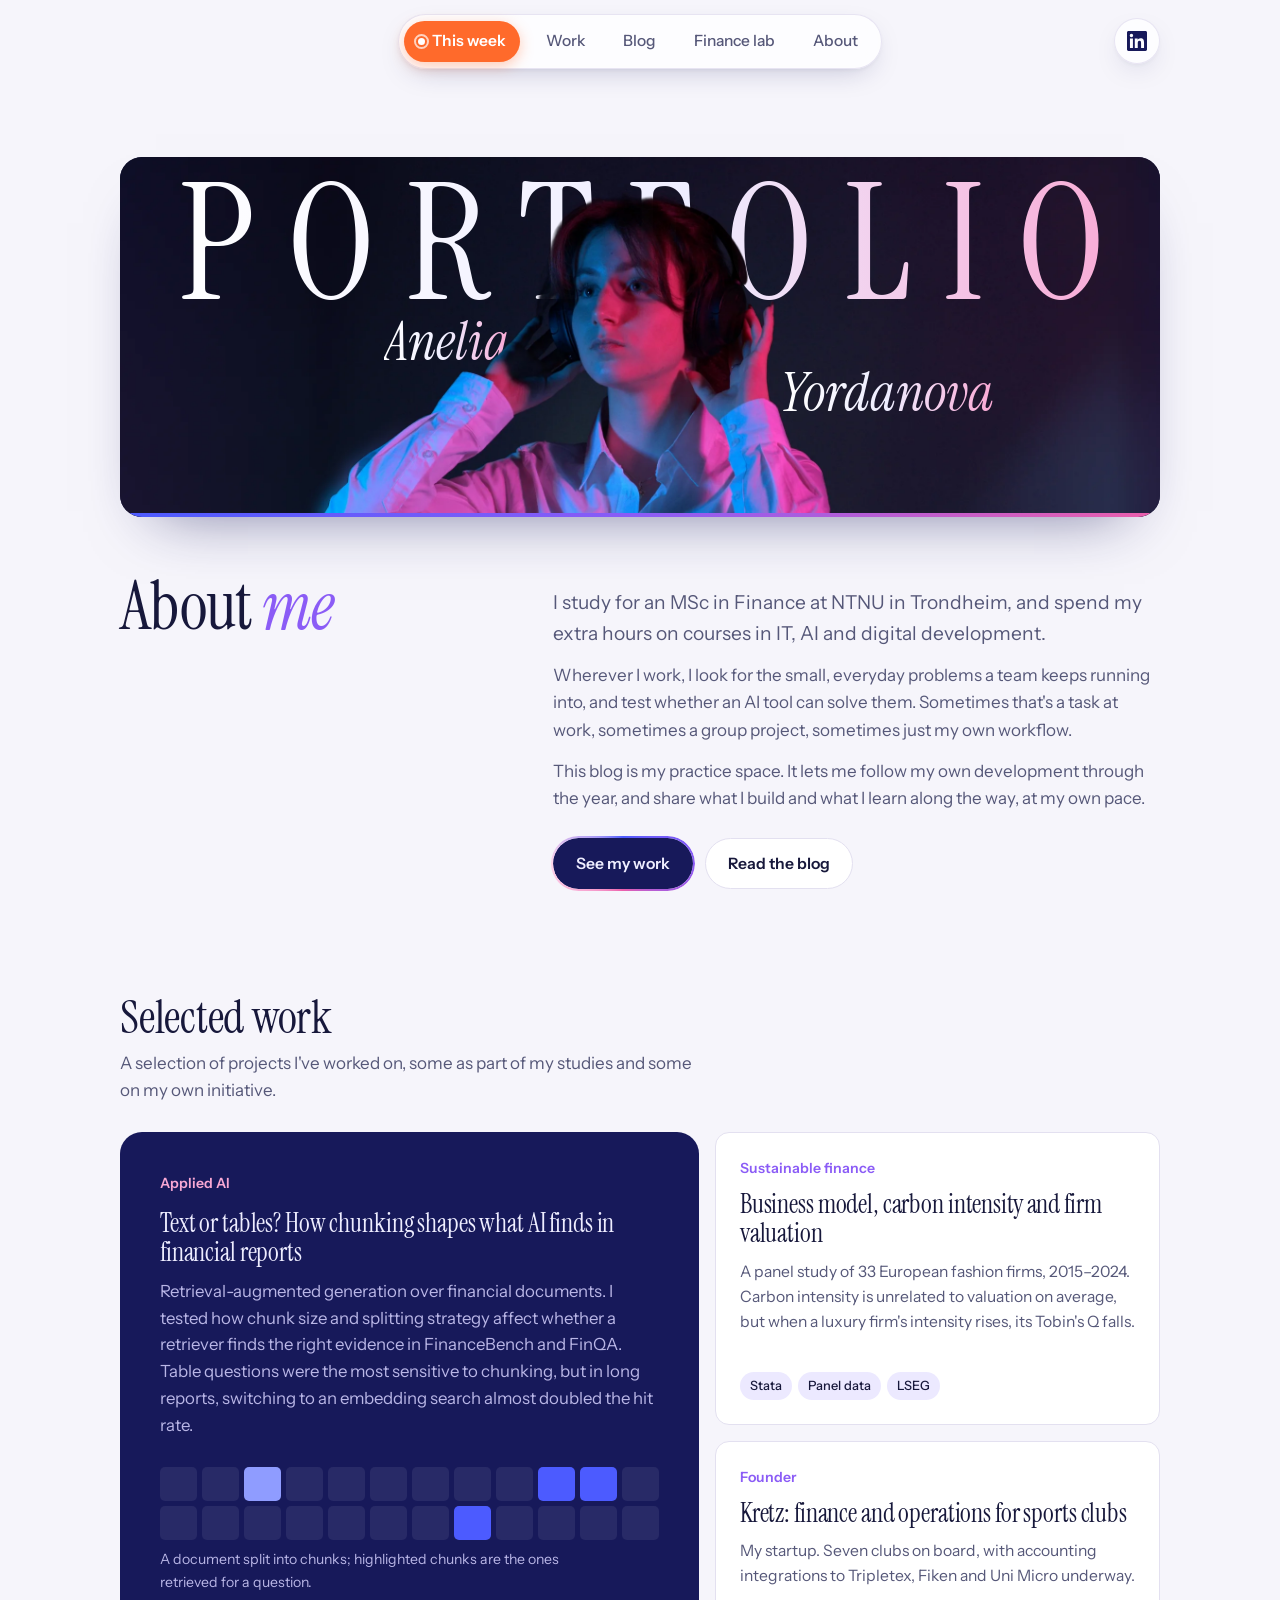
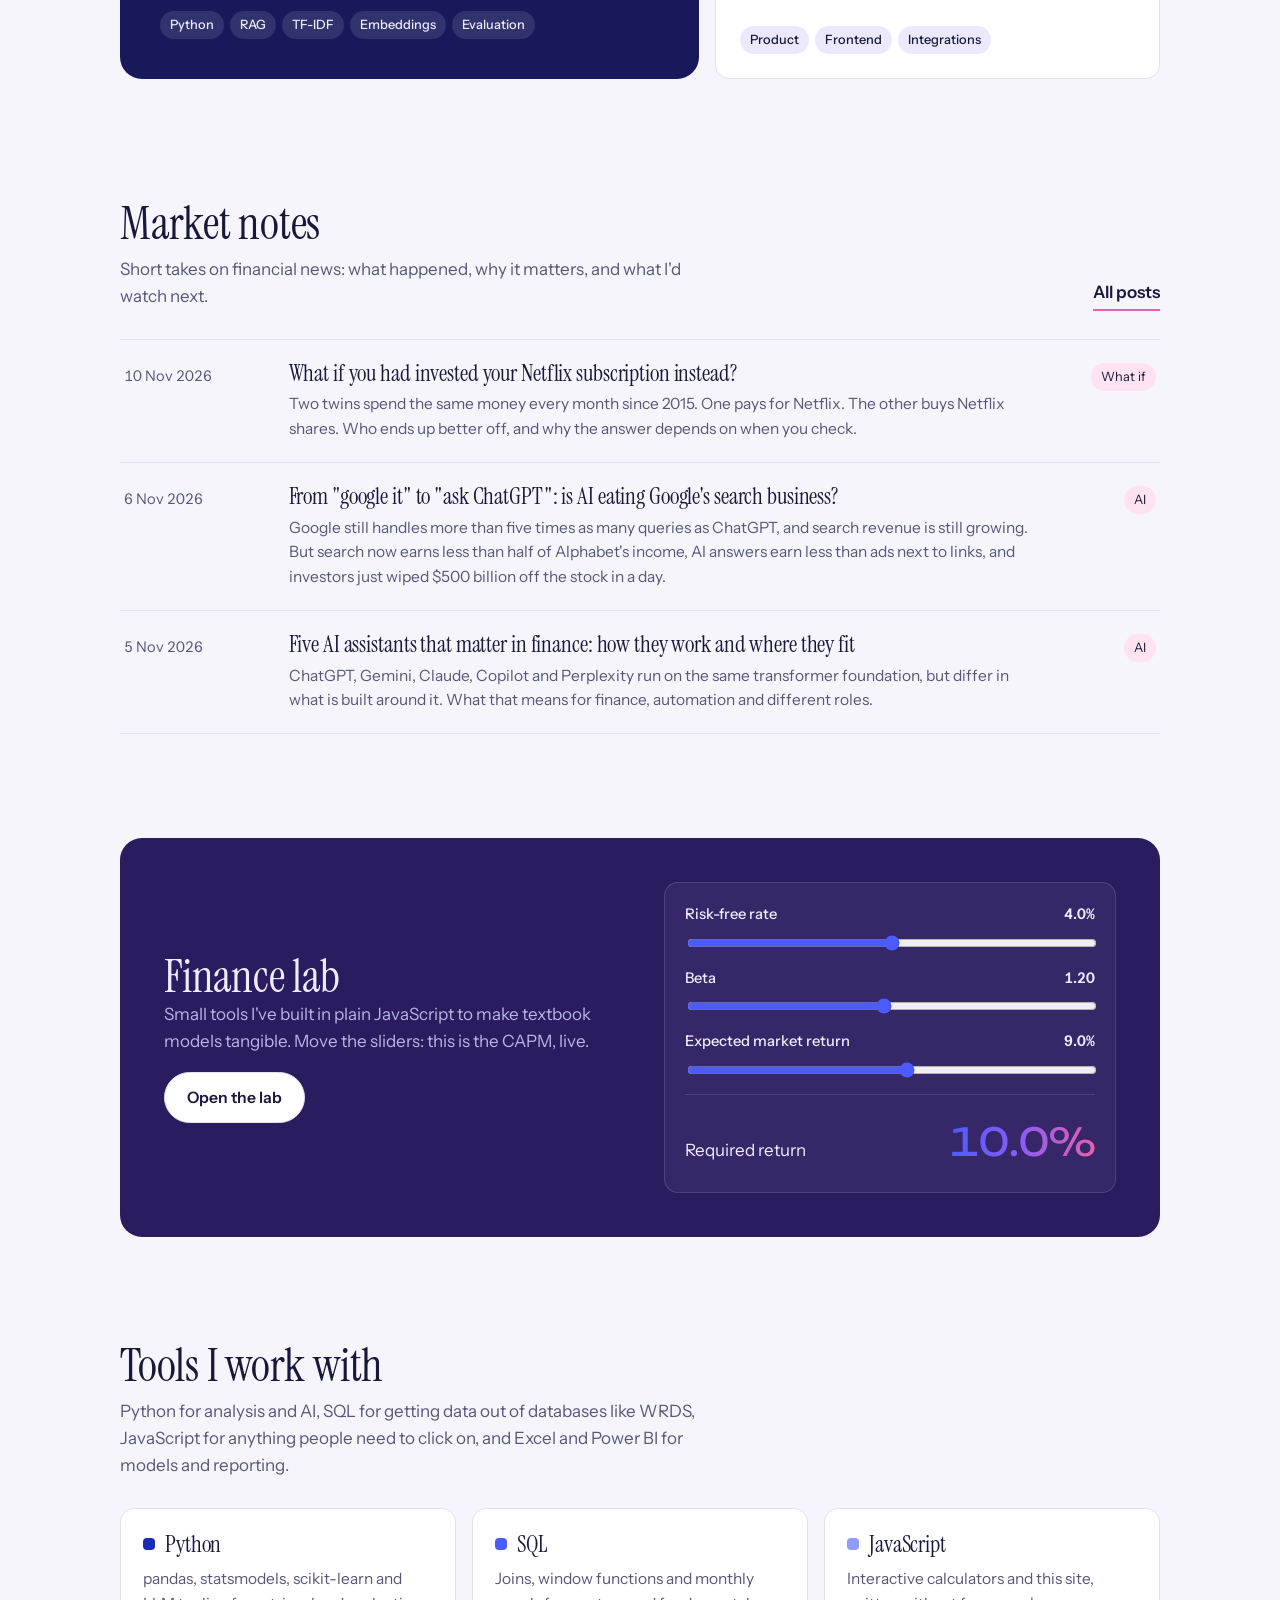
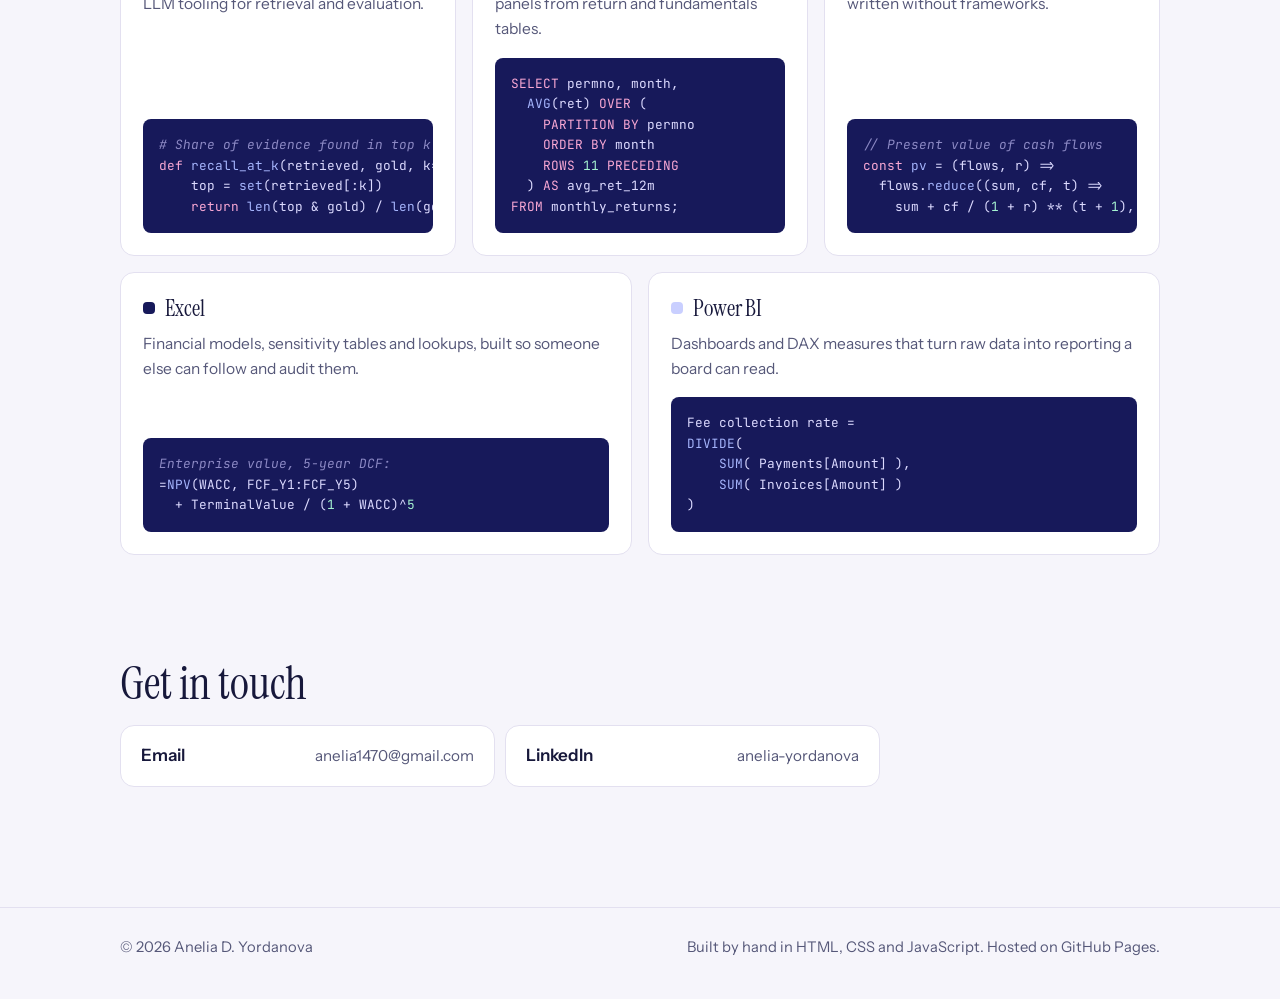
==== index.html @ 7bfec017 "This week panel: update for 13 November 2026 Co-Authored-By: Claude <noreply@anthropic.com> Claude-S" ====
<!doctype html>
<html lang="en">
<head>
  <meta charset="utf-8">
  <meta name="viewport" content="width=device-width, initial-scale=1">
  <meta name="site-root" content="">
  <title>Portfolio | Anelia D. Yordanova</title>
  <meta name="description" content="Finance student building AI tools for real finance problems. Projects, a finance lab and commentary on financial news.">
  <link rel="preconnect" href="https://fonts.googleapis.com">
  <link rel="preconnect" href="https://fonts.gstatic.com" crossorigin>
  <link href="https://fonts.googleapis.com/css2?family=Instrument+Sans:wght@400;500;600&family=Instrument+Serif:ital@0;1&family=JetBrains+Mono:wght@400&family=Unbounded:wght@300;500&display=swap" rel="stylesheet">
  <link rel="stylesheet" href="assets/css/style.css?v=d8e583be">
  <link rel="icon" href="assets/favicon.svg" type="image/svg+xml">
</head>
<body>

<header class="site-header">
  <nav class="nav" id="nav" aria-label="Main">
      <button type="button" class="nav-today" aria-expanded="false" aria-controls="today-panel"><span class="pulse" aria-hidden="true"></span>This week</button>
      <a href="index.html#work">Work</a>
      <a href="blog.html">Blog</a>
      <a href="lab.html">Finance lab</a>
      <a href="index.html#about">About</a>
    </nav>
  <a class="social" href="https://www.linkedin.com/in/anelia-yordanova-572023343" target="_blank" rel="noopener" aria-label="My LinkedIn profile" title="LinkedIn">
    <svg viewBox="0 0 24 24" width="20" height="20" aria-hidden="true"><path fill="currentColor" d="M20.447 20.452h-3.554v-5.569c0-1.328-.027-3.037-1.852-3.037-1.853 0-2.136 1.445-2.136 2.939v5.667H9.351V9h3.414v1.561h.046c.477-.9 1.637-1.85 3.37-1.85 3.601 0 4.267 2.37 4.267 5.455v6.286zM5.337 7.433a2.062 2.062 0 1 1 0-4.125 2.062 2.062 0 0 1 0 4.125zM7.119 20.452H3.555V9h3.564v11.452zM22.225 0H1.771C.792 0 0 .774 0 1.729v20.542C0 23.227.792 24 1.771 24h20.451C23.2 24 24 23.227 24 22.271V1.729C24 .774 23.2 0 22.222 0h.003z"/></svg>
  </a>
</header>

<main>
  <section class="hero">
    <div class="wrap">
      <header class="banner">
        <img class="banner-bg" src="assets/img/hero-portrait-bg.webp" alt="" width="2200" height="761">
        <h1 class="banner-title"><span id="banner-word">Portfolio</span></h1>
        <p class="banner-name banner-name-first" aria-hidden="true">Anelia</p>
        <p class="banner-name banner-name-last" aria-hidden="true">Yordanova</p>
        <img class="banner-fg" src="assets/img/hero-portrait-fg.webp" alt="Anelia D. Yordanova wearing headphones" width="2200" height="761">
      </header>
    </div>
    <div class="wrap hero-grid about-grid about-solo">
      <h2 class="about-title" id="about">About <em>me</em></h2>
      <div class="about-text">
        <p class="lede">I study for an MSc in Finance at NTNU in Trondheim, and spend my extra hours on courses in IT, AI and digital development.</p>
        <p class="muted">Wherever I work, I look for the small, everyday problems a team keeps running into, and test whether an AI tool can solve them. Sometimes that's a task at work, sometimes a group project, sometimes just my own workflow.</p>
        <p class="muted">This blog is my practice space. It lets me follow my own development through the year, and share what I build and what I learn along the way, at my own pace.</p>
        <div class="btn-row">
          <a class="btn btn-primary btn-shine" href="#work">See my work</a>
          <a class="btn btn-ghost" href="blog.html">Read the blog</a>
        </div>
      </div>

    </div>
  </section>

  <section class="section" id="work">
    <div class="wrap">
      <div class="section-head">
        <div>
          <h2>Selected work</h2>
          <p>A selection of projects I've worked on, some as part of my studies and some on my own initiative.</p>
        </div>
      </div>

      <div class="work-grid">
        <a class="work work-feature" href="projects/rag-financial-documents.html">
          <span class="kind">Applied AI</span>
          <h3>Text or tables? How chunking shapes what AI finds in financial reports</h3>
          <p>Retrieval-augmented generation over financial documents. I tested how chunk size and splitting strategy affect whether a retriever finds the right evidence in FinanceBench and FinQA. Table questions were the most sensitive to chunking, but in long reports, switching to an embedding search almost doubled the hit rate.</p>
          <div class="chunks" aria-hidden="true">
            <span></span><span></span><span class="hit"></span><span></span><span></span><span></span>
            <span></span><span></span><span></span><span class="hit"></span><span class="hit"></span><span></span>
            <span></span><span></span><span></span><span></span><span></span><span></span>
            <span></span><span class="hit"></span><span></span><span></span><span></span><span></span>
          </div>
          <p class="chunks-caption">A document split into chunks; highlighted chunks are the ones retrieved for a question.</p>
          <ul class="tags"><li>Python</li><li>RAG</li><li>TF-IDF</li><li>Embeddings</li><li>Evaluation</li></ul>
        </a>

        <a class="work" href="projects/esg-carbon-returns.html">
          <span class="kind">Sustainable finance</span>
          <h3>Business model, carbon intensity and firm valuation</h3>
          <p>A panel study of 33 European fashion firms, 2015–2024. Carbon intensity is unrelated to valuation on average, but when a luxury firm's intensity rises, its Tobin's Q falls.</p>
          <ul class="tags"><li>Stata</li><li>Panel data</li><li>LSEG</li></ul>
        </a>

        <a class="work" href="projects/kretz.html">
          <span class="kind">Founder</span>
          <h3>Kretz: finance and operations for sports clubs</h3>
          <p>My startup. Seven clubs on board, with accounting integrations to Tripletex, Fiken and Uni Micro underway.</p>
          <ul class="tags"><li>Product</li><li>Frontend</li><li>Integrations</li></ul>
        </a>
      </div>
    </div>
  </section>

  <section class="section" id="blog">
    <div class="wrap">
      <div class="section-head">
        <div>
          <h2>Market notes</h2>
          <p>Short takes on financial news: what happened, why it matters, and what I'd watch next.</p>
        </div>
        <a class="text-link" href="blog.html">All posts</a>
      </div>
      <ul class="post-list" data-latest-posts="3"></ul>
    </div>
  </section>

  <section class="section">
    <div class="wrap">
      <div class="panel-dark lab-teaser">
        <div>
          <h2>Finance lab</h2>
          <p>Small tools I've built in plain JavaScript to make textbook models tangible. Move the sliders: this is the CAPM, live.</p>
          <a class="btn btn-ghost" href="lab.html">Open the lab</a>
        </div>
        <form class="calc" id="capm-mini" onsubmit="return false">
          <div class="field">
            <label for="m-rf">Risk-free rate <output id="m-rf-out">4.0%</output></label>
            <input type="range" id="m-rf" min="0" max="8" step="0.1" value="4">
          </div>
          <div class="field">
            <label for="m-beta">Beta <output id="m-beta-out">1.20</output></label>
            <input type="range" id="m-beta" min="0" max="2.5" step="0.05" value="1.2">
          </div>
          <div class="field">
            <label for="m-mkt">Expected market return <output id="m-mkt-out">9.0%</output></label>
            <input type="range" id="m-mkt" min="2" max="15" step="0.1" value="9">
          </div>
          <div class="result">
            <span>Required return</span>
            <span class="result-value" id="m-out">10.0%</span>
          </div>
        </form>
      </div>
    </div>
  </section>

  <section class="section" id="skills">
    <div class="wrap">
      <div class="section-head">
        <div>
          <h2>Tools I work with</h2>
          <p>Python for analysis and AI, SQL for getting data out of databases like WRDS, JavaScript for anything people need to click on, and Excel and Power BI for models and reporting.</p>
        </div>
      </div>
      <div class="skills">
        <article class="skill">
          <h3><span class="swatch" style="background:#1e2bb8"></span>Python</h3>
          <p>pandas, statsmodels, scikit-learn and LLM tooling for retrieval and evaluation.</p>
<pre class="code"><span class="c"># Share of evidence found in top k</span>
<span class="k">def</span> <span class="f">recall_at_k</span>(retrieved, gold, k=<span class="s">5</span>):
    top = <span class="f">set</span>(retrieved[:k])
    <span class="k">return</span> <span class="f">len</span>(top &amp; gold) / <span class="f">len</span>(gold)</pre>
        </article>
        <article class="skill">
          <h3><span class="swatch" style="background:#4c5bff"></span>SQL</h3>
          <p>Joins, window functions and monthly panels from return and fundamentals tables.</p>
<pre class="code"><span class="k">SELECT</span> permno, month,
  <span class="f">AVG</span>(ret) <span class="k">OVER</span> (
    <span class="k">PARTITION BY</span> permno
    <span class="k">ORDER BY</span> month
    <span class="k">ROWS</span> <span class="s">11</span> <span class="k">PRECEDING</span>
  ) <span class="k">AS</span> avg_ret_12m
<span class="k">FROM</span> monthly_returns;</pre>
        </article>
        <article class="skill">
          <h3><span class="swatch" style="background:#8f9cff"></span>JavaScript</h3>
          <p>Interactive calculators and this site, written without frameworks.</p>
<pre class="code"><span class="c">// Present value of cash flows</span>
<span class="k">const</span> <span class="f">pv</span> = (flows, r) =&gt;
  flows.<span class="f">reduce</span>((sum, cf, t) =&gt;
    sum + cf / (<span class="s">1</span> + r) ** (t + <span class="s">1</span>), <span class="s">0</span>);</pre>
        </article>
        <article class="skill skill-wide">
          <h3><span class="swatch" style="background:var(--midnight)"></span>Excel</h3>
          <p>Financial models, sensitivity tables and lookups, built so someone else can follow and audit them.</p>
<pre class="code"><span class="c">Enterprise value, 5-year DCF:</span>
=<span class="f">NPV</span>(WACC, FCF_Y1:FCF_Y5)
  + TerminalValue / (<span class="s">1</span> + WACC)^<span class="s">5</span></pre>
        </article>
        <article class="skill skill-wide">
          <h3><span class="swatch" style="background:#c9cfff"></span>Power BI</h3>
          <p>Dashboards and DAX measures that turn raw data into reporting a board can read.</p>
<pre class="code">Fee collection rate =
<span class="f">DIVIDE</span>(
    <span class="f">SUM</span>( Payments[Amount] ),
    <span class="f">SUM</span>( Invoices[Amount] )
)</pre>
        </article>
      </div>
    </div>
  </section>

  <section class="section" id="contact">
    <div class="wrap contact">
      <h2>Get in touch</h2>
      <ul class="contact-list">
        <li><a href="mailto:anelia1470@gmail.com">Email <span>anelia1470@gmail.com</span></a></li>
        <li><a href="https://www.linkedin.com/in/anelia-yordanova-572023343" target="_blank" rel="noopener">LinkedIn <span>anelia-yordanova</span></a></li>
      </ul>
    </div>
  </section>
</main>

<footer class="site-footer">
  <div class="wrap">
    <span>© <span data-year></span> Anelia D. Yordanova</span>
    <span>Built by hand in HTML, CSS and JavaScript. Hosted on GitHub Pages.</span>
  </div>
</footer>

<script src="assets/js/today.js?v=b2e51b0c"></script>
<script src="assets/js/main.js?v=7a83f830"></script>
<script>
  // Size the banner title so it spans the banner exactly, without stretching the letters
  (function () {
    const word = document.getElementById("banner-word");
    if (!word) return;
    const box = word.parentElement;
    function fit() {
      word.style.fontSize = "100px";
      const target = box.clientWidth - parseFloat(getComputedStyle(box).paddingLeft) * 2;
      word.style.fontSize = (100 * target / word.getBoundingClientRect().width).toFixed(2) + "px";
    }
    fit();
    if (document.fonts && document.fonts.ready) document.fonts.ready.then(fit);
    window.addEventListener("resize", fit);
  })();
</script>
<script>
  // Mini CAPM: E[R] = rf + beta * (E[Rm] - rf)
  (function () {
    const rf = document.getElementById("m-rf");
    const beta = document.getElementById("m-beta");
    const mkt = document.getElementById("m-mkt");
    function update() {
      const r = +rf.value, b = +beta.value, m = +mkt.value;
      document.getElementById("m-rf-out").textContent = r.toFixed(1) + "%";
      document.getElementById("m-beta-out").textContent = b.toFixed(2);
      document.getElementById("m-mkt-out").textContent = m.toFixed(1) + "%";
      document.getElementById("m-out").textContent = (r + b * (m - r)).toFixed(1) + "%";
    }
    [rf, beta, mkt].forEach((el) => el.addEventListener("input", update));
    update();

  })();
</script>
</body>
</html>
---- assets/css/style.css ----
/* ==========================================================
   Anelia D. Yordanova — portfolio
   Light, cool off-white base; midnight-blue and plum panels;
   a blue → violet → pink gradient used only for data lines.
   ========================================================== */

:root {
  --paper: #f6f5fb;
  --surface: #ffffff;
  --line: #e3e0f0;
  --ink: #17183b;
  --ink-soft: #565879;
  --midnight: #17195a;
  --plum: #2b1b5f;
  --on-dark: #eeedff;
  --on-dark-soft: #b9b6e6;
  --blue: #4c5bff;
  --violet: #8b5cf6;
  --pink: #ec5fab;
  --lav: #ece9ff;
  --blush: #ffe3f1;
  --grad: linear-gradient(90deg, #4c5bff 0%, #8b5cf6 50%, #ec5fab 100%);

  --font-display: "Unbounded", system-ui, sans-serif;
  --font-body: "Instrument Sans", system-ui, sans-serif;
  --font-code: "JetBrains Mono", ui-monospace, monospace;

  --r-lg: 22px;
  --r-md: 14px;
  --r-sm: 8px;
  --wrap: 1120px;
  --gutter: clamp(16px, 4vw, 40px);
}

*, *::before, *::after { box-sizing: border-box; }

html { -webkit-text-size-adjust: 100%; }

body {
  margin: 0;
  background: var(--paper);
  color: var(--ink);
  font-family: var(--font-body);
  font-size: 1.0625rem;
  line-height: 1.6;
  -webkit-font-smoothing: antialiased;
}

img, svg { max-width: 100%; display: block; }

a { color: inherit; }

:focus-visible {
  outline: 2px solid var(--violet);
  outline-offset: 3px;
  border-radius: 4px;
}

.wrap {
  width: 100%;
  max-width: var(--wrap);
  margin: 0 auto;
  padding: 0 var(--gutter);
}

/* ---------- Type scale ---------- */
h1, h2, h3 {
  font-family: var(--font-display);
  font-weight: 500;
  letter-spacing: -0.02em;
  line-height: 1.12;
  margin: 0;
}
h1 { font-size: clamp(2.3rem, 6vw, 4.2rem); }
h2 { font-size: clamp(1.5rem, 3vw, 2.1rem); }
h3 { font-size: 1.2rem; line-height: 1.25; }

p { margin: 0 0 1em; }
.lede { font-size: 1.2rem; color: var(--ink-soft); max-width: 36em; }
.muted { color: var(--ink-soft); }

/* ---------- Header ---------- */
.site-header {
  position: sticky;
  top: 0;
  z-index: 20;
  background: color-mix(in srgb, var(--paper) 88%, transparent);
  backdrop-filter: blur(10px);
  border-bottom: 1px solid var(--line);
}
.site-header .wrap {
  display: flex;
  align-items: center;
  justify-content: space-between;
  height: 64px;
}
.mark {
  display: flex;
  align-items: center;
  gap: 10px;
  text-decoration: none;
  font-weight: 600;
}
.mark-badge {
  width: 34px;
  height: 34px;
  border-radius: 10px;
  background: var(--midnight);
  color: var(--on-dark);
  display: grid;
  place-items: center;
  font-family: var(--font-display);
  font-size: 0.8rem;
  position: relative;
  overflow: hidden;
}
.mark-badge::after {
  content: "";
  position: absolute;
  left: 0; right: 0; bottom: 0;
  height: 3px;
  background: var(--grad);
}
.nav { display: flex; gap: 4px; align-items: center; }
.nav a {
  text-decoration: none;
  padding: 8px 14px;
  border-radius: 999px;
  color: var(--ink-soft);
  font-weight: 500;
  font-size: 0.97rem;
}
.nav a:hover { color: var(--ink); background: var(--lav); }
.nav a[aria-current="page"] { color: var(--ink); background: var(--lav); }

.nav-toggle {
  display: none;
  background: none;
  border: 1px solid var(--line);
  border-radius: 10px;
  padding: 8px 12px;
  font: inherit;
  color: var(--ink);
  cursor: pointer;
}

@media (max-width: 720px) {
  .nav-toggle { display: block; }
  .nav {
    display: none;
    position: absolute;
    top: 64px; left: 0; right: 0;
    flex-direction: column;
    align-items: stretch;
    background: var(--paper);
    border-bottom: 1px solid var(--line);
    padding: 8px var(--gutter) 16px;
  }
  .nav.open { display: flex; }
  .nav a { padding: 12px 14px; }
}

/* ---------- Buttons ---------- */
.btn {
  display: inline-flex;
  align-items: center;
  gap: 8px;
  padding: 12px 22px;
  border-radius: 999px;
  font-weight: 600;
  text-decoration: none;
  border: 1px solid transparent;
  font-size: 0.98rem;
  cursor: pointer;
  font-family: inherit;
}
.btn-primary { background: var(--midnight); color: var(--on-dark); }
.btn-primary:hover { background: var(--plum); }
.btn-ghost { border-color: var(--line); background: var(--surface); color: var(--ink); }
.btn-ghost:hover { border-color: var(--violet); }
.btn-row { display: flex; flex-wrap: wrap; gap: 12px; }

/* ---------- Sections ---------- */
.section { padding: clamp(56px, 9vw, 104px) 0 0; }
.section-head {
  display: flex;
  align-items: end;
  justify-content: space-between;
  gap: 24px;
  margin-bottom: 28px;
  flex-wrap: wrap;
}
.section-head p { margin: 8px 0 0; color: var(--ink-soft); max-width: 34em; }
.text-link {
  font-weight: 600;
  text-decoration: none;
  border-bottom: 2px solid var(--pink);
  padding-bottom: 2px;
}
.text-link:hover { color: var(--violet); }

/* ---------- Hero ---------- */
.hero { padding: clamp(40px, 7vw, 88px) 0 0; }
.hero-grid {
  display: grid;
  grid-template-columns: 1.05fr 1fr;
  gap: clamp(28px, 4vw, 56px);
  align-items: center;
}
.hero h1 { margin-bottom: 20px; }
.hero h1 .surname { display: block; color: var(--ink-soft); font-weight: 300; }
.hero .lede { margin-bottom: 28px; }

.frontier {
  background: var(--midnight);
  border-radius: var(--r-lg);
  padding: 22px 22px 16px;
  color: var(--on-dark);
  position: relative;
  overflow: hidden;
  margin: 0;
}
.frontier::before {
  content: "";
  position: absolute;
  inset: 0;
  background:
    radial-gradient(circle at 85% 10%, rgba(236, 95, 171, 0.22), transparent 45%),
    radial-gradient(circle at 10% 100%, rgba(76, 91, 255, 0.28), transparent 50%);
  pointer-events: none;
}
.frontier-head {
  position: relative;
  display: flex;
  justify-content: space-between;
  gap: 12px;
  font-size: 0.9rem;
  color: var(--on-dark-soft);
}
.frontier-head strong { color: var(--on-dark); font-weight: 600; display: block; font-size: 1rem; }
.frontier svg { position: relative; width: 100%; height: auto; margin-top: 6px; }
.frontier .axis { stroke: rgba(238, 237, 255, 0.25); stroke-width: 1; }
.frontier .grid { stroke: rgba(238, 237, 255, 0.07); stroke-width: 1; }
.frontier .axis-label { fill: var(--on-dark-soft); font-size: 13px; font-family: var(--font-body); }
.frontier .curve {
  fill: none;
  stroke: url(#frontierGrad);
  stroke-width: 3;
  stroke-linecap: round;
}
.frontier .curve.draw {
  stroke-dasharray: var(--len);
  stroke-dashoffset: var(--len);
  animation: draw 1.6s cubic-bezier(.6,.05,.2,1) .2s forwards;
}
.frontier .pt circle.dot { fill: var(--on-dark); }
.frontier .pt circle.halo { fill: none; stroke: rgba(238,237,255,.35); }
.frontier .pt text { fill: var(--on-dark); font-size: 15px; font-family: var(--font-body); font-weight: 600; }
.frontier .pt text.sub { fill: var(--on-dark-soft); font-weight: 400; font-size: 13px; }
.frontier .pt { opacity: 0; animation: fadein .5s ease forwards; }
.frontier .pt:nth-of-type(1) { animation-delay: 1.2s; }
.frontier .pt:nth-of-type(2) { animation-delay: 1.4s; }
.frontier .pt:nth-of-type(3) { animation-delay: 1.6s; }
.frontier .pt:nth-of-type(4) { animation-delay: 1.8s; }
.frontier .pt a { text-decoration: none; }
.frontier .pt a:hover text { fill: var(--blush); }

@keyframes draw { to { stroke-dashoffset: 0; } }
@keyframes fadein { to { opacity: 1; } }

@media (prefers-reduced-motion: reduce) {
  .frontier .curve.draw { animation: none; stroke-dashoffset: 0; }
  .frontier .pt { animation: none; opacity: 1; }
}

@media (max-width: 860px) {
  .hero-grid { grid-template-columns: 1fr; }
}

/* ---------- Work grid ---------- */
.work-grid {
  display: grid;
  grid-template-columns: 1.3fr 1fr;
  grid-template-rows: auto auto auto;
  gap: 16px;
}
.work {
  display: flex;
  flex-direction: column;
  border-radius: var(--r-md);
  padding: 24px;
  text-decoration: none;
  background: var(--surface);
  border: 1px solid var(--line);
  min-height: 190px;
}
.work:hover { border-color: var(--violet); }
.work h3 { margin: 10px 0 10px; }
.work p { color: var(--ink-soft); margin: 0; font-size: 0.98rem; }
.work .tags { margin-top: auto; padding-top: 18px; }

.work-feature {
  grid-row: span 3;
  background: var(--midnight);
  color: var(--on-dark);
  border: none;
  border-radius: var(--r-lg);
  padding: clamp(24px, 3.5vw, 40px);
  position: relative;
  overflow: hidden;
}
.work-feature:hover { background: #1c1f6b; }
.work-feature h3 { font-size: clamp(1.4rem, 2.6vw, 1.9rem); margin-top: 14px; }
.work-feature p { color: var(--on-dark-soft); font-size: 1.05rem; max-width: 30em; }
.work-feature .chunks {
  display: grid;
  grid-template-columns: repeat(12, 1fr);
  gap: 5px;
  margin: 28px 0 8px;
}
.work-feature .chunks span {
  height: 34px;
  border-radius: 5px;
  background: rgba(238, 237, 255, 0.08);
}
.work-feature .chunks span.hit { background: var(--pink); }
.work-feature .chunks span.hit:nth-child(odd) { background: var(--blue); }
.work-feature .chunks span.hit:nth-child(3n) { background: var(--violet); }
.work-feature .chunks-caption { font-size: 0.88rem; color: var(--on-dark-soft); }

.work-plum { background: var(--plum); color: var(--on-dark); border: none; }
.work-plum:hover { background: #331f70; }
.work-plum p { color: var(--on-dark-soft); }

.kind { font-size: 0.88rem; font-weight: 600; color: var(--violet); }
.work-feature .kind, .work-plum .kind { color: #f9a8d4; }

@media (max-width: 860px) {
  .work-grid { grid-template-columns: 1fr; }
  .work-feature { grid-row: auto; }
}

/* ---------- Tags ---------- */
.tags { display: flex; flex-wrap: wrap; gap: 6px; list-style: none; padding: 0; margin: 0; }
.tags li {
  font-size: 0.8rem;
  font-weight: 500;
  padding: 4px 10px;
  border-radius: 999px;
  background: var(--lav);
  color: var(--ink);
}
.work-feature .tags li, .work-plum .tags li { background: rgba(238, 237, 255, 0.12); color: var(--on-dark); }

/* ---------- Post list ---------- */
.post-list { list-style: none; margin: 0; padding: 0; border-top: 1px solid var(--line); }
.post-list li { border-bottom: 1px solid var(--line); }
.post-list a {
  display: grid;
  grid-template-columns: 8.5em 1fr auto;
  gap: 20px;
  align-items: baseline;
  padding: 20px 4px;
  text-decoration: none;
}
.post-list a:hover h3 { color: var(--violet); }
.post-list time { color: var(--ink-soft); font-size: 0.92rem; font-variant-numeric: tabular-nums; }
.post-list p { margin: 6px 0 0; color: var(--ink-soft); font-size: 0.97rem; max-width: 48em; }
.post-list .tag {
  font-size: 0.8rem;
  padding: 4px 10px;
  border-radius: 999px;
  background: var(--blush);
  white-space: nowrap;
}
.post-empty { padding: 24px 0; color: var(--ink-soft); }
@media (max-width: 640px) {
  .post-list a { grid-template-columns: 1fr; gap: 6px; }
  .post-list .tag { justify-self: start; }
}

/* ---------- Lab teaser / calculators ---------- */
.panel-dark {
  background: var(--plum);
  color: var(--on-dark);
  border-radius: var(--r-lg);
  padding: clamp(24px, 4vw, 44px);
}
.panel-dark p { color: var(--on-dark-soft); }
.lab-teaser {
  display: grid;
  grid-template-columns: 1fr 1fr;
  gap: clamp(24px, 4vw, 48px);
  align-items: center;
}
@media (max-width: 860px) { .lab-teaser { grid-template-columns: 1fr; } }

.calc {
  background: rgba(238, 237, 255, 0.06);
  border: 1px solid rgba(238, 237, 255, 0.14);
  border-radius: var(--r-md);
  padding: 20px;
}
.calc-light {
  background: var(--surface);
  border: 1px solid var(--line);
  border-radius: var(--r-lg);
  padding: clamp(20px, 3vw, 32px);
}
.field { display: grid; gap: 6px; margin-bottom: 14px; }
.field label { font-size: 0.92rem; font-weight: 500; display: flex; justify-content: space-between; gap: 8px; }
.field output { font-variant-numeric: tabular-nums; font-weight: 600; }
.field input[type="range"] { width: 100%; accent-color: var(--pink); }
.field input[type="number"] {
  width: 100%;
  font: inherit;
  padding: 10px 12px;
  border-radius: var(--r-sm);
  border: 1px solid var(--line);
  background: var(--paper);
  color: var(--ink);
  font-variant-numeric: tabular-nums;
}
.field-row { display: grid; grid-template-columns: 1fr 1fr; gap: 14px; }
@media (max-width: 520px) { .field-row { grid-template-columns: 1fr; } }

.result {
  margin-top: 8px;
  padding-top: 16px;
  border-top: 1px solid rgba(238, 237, 255, 0.14);
  display: flex;
  align-items: baseline;
  justify-content: space-between;
  gap: 12px;
}
.result-value {
  font-family: var(--font-display);
  font-size: clamp(1.8rem, 4vw, 2.4rem);
  font-variant-numeric: tabular-nums;
  background: var(--grad);
  -webkit-background-clip: text;
  background-clip: text;
  color: transparent;
}
.calc-light .result { border-top-color: var(--line); }

.lab-grid { display: grid; grid-template-columns: 1fr 1fr; gap: 20px; align-items: start; }
@media (max-width: 900px) { .lab-grid { grid-template-columns: 1fr; } }
.lab-grid h2 { font-size: 1.4rem; margin-bottom: 6px; }
.lab-note { font-size: 0.92rem; color: var(--ink-soft); margin-top: 14px; }

.bars { margin-top: 18px; }
.bars svg { width: 100%; height: auto; }

/* ---------- Skills ---------- */
.skills { display: grid; grid-template-columns: repeat(3, 1fr); gap: 16px; }
@media (max-width: 960px) { .skills { grid-template-columns: 1fr; } }
.skill {
  background: var(--surface);
  border: 1px solid var(--line);
  border-radius: var(--r-md);
  padding: 22px;
  display: flex;
  flex-direction: column;
  min-width: 0;
}
.skill h3 { display: flex; align-items: center; gap: 10px; }
.skill h3 .swatch { width: 12px; height: 12px; border-radius: 4px; }
.skill > p { color: var(--ink-soft); font-size: 0.97rem; margin: 10px 0 16px; }

pre.code {
  margin: auto 0 0;
  background: var(--midnight);
  color: #dcdaff;
  border-radius: var(--r-sm);
  padding: 16px;
  font-family: var(--font-code);
  font-size: 0.8rem;
  line-height: 1.6;
  overflow-x: auto;
}
pre.code .k { color: #f9a8d4; }
pre.code .s { color: #a5f3d0; }
pre.code .c { color: #8c89c4; font-style: italic; }
pre.code .f { color: #a5b4fc; }

/* ---------- About / contact ---------- */
.about {
  display: grid;
  grid-template-columns: 1fr 1fr;
  gap: clamp(24px, 5vw, 64px);
  align-items: start;
}
@media (max-width: 860px) { .about { grid-template-columns: 1fr; } }
.contact-list { list-style: none; margin: 0; padding: 0; display: grid; gap: 10px; }
.contact-list a {
  display: flex;
  justify-content: space-between;
  align-items: center;
  gap: 16px;
  padding: 16px 20px;
  background: var(--surface);
  border: 1px solid var(--line);
  border-radius: var(--r-md);
  text-decoration: none;
  font-weight: 600;
}
.contact-list a span { font-weight: 400; color: var(--ink-soft); font-size: 0.95rem; overflow-wrap: anywhere; text-align: right; }
.contact-list a:hover { border-color: var(--pink); }

/* ---------- Footer ---------- */
.site-footer {
  margin-top: clamp(64px, 10vw, 120px);
  border-top: 1px solid var(--line);
  padding: 28px 0 40px;
  font-size: 0.92rem;
  color: var(--ink-soft);
}
.site-footer .wrap { display: flex; justify-content: space-between; gap: 16px; flex-wrap: wrap; }
.site-footer a { color: var(--ink-soft); }

/* ---------- Page header (inner pages) ---------- */
.page-head { padding: clamp(40px, 7vw, 80px) 0 8px; }
.page-head h1 { font-size: clamp(2rem, 5vw, 3.2rem); margin-bottom: 16px; }
.back { display: inline-block; margin-bottom: 20px; text-decoration: none; color: var(--ink-soft); font-weight: 500; }
.back:hover { color: var(--violet); }

/* ---------- Case study ---------- */
.case {
  display: grid;
  grid-template-columns: 15rem 1fr;
  gap: clamp(24px, 5vw, 64px);
  margin-top: 32px;
}
.case > * { min-width: 0; }
@media (max-width: 860px) { .case { grid-template-columns: 1fr; } }
.facts {
  background: var(--midnight);
  color: var(--on-dark);
  border-radius: var(--r-md);
  padding: 20px;
  align-self: start;
  position: sticky;
  top: 88px;
}
@media (max-width: 860px) { .facts { position: static; } }
.facts dl { margin: 0; display: grid; gap: 14px; }
.facts dt { font-size: 0.82rem; color: var(--on-dark-soft); }
.facts dd { margin: 2px 0 0; font-weight: 500; }
.facts .status {
  display: inline-block;
  font-size: 0.8rem;
  padding: 3px 10px;
  border-radius: 999px;
  background: rgba(236, 95, 171, 0.2);
  color: #fbcfe8;
}
.prose { max-width: 40em; }
.prose h2 { font-size: 1.35rem; margin: 2em 0 0.6em; }
.prose h2:first-child { margin-top: 0; }
.prose h3 { margin: 1.6em 0 0.5em; }
.prose ul, .prose ol { padding-left: 1.2em; margin: 0 0 1em; }
.prose li { margin-bottom: 0.4em; }
.prose a { color: var(--blue); }
.prose blockquote {
  margin: 1.4em 0;
  padding: 4px 0 4px 18px;
  border-left: 3px solid var(--pink);
  color: var(--ink-soft);
}
.prose code {
  font-family: var(--font-code);
  font-size: 0.88em;
  background: var(--lav);
  padding: 2px 6px;
  border-radius: 5px;
}
.prose pre {
  background: var(--midnight);
  color: #dcdaff;
  padding: 16px;
  border-radius: var(--r-sm);
  overflow-x: auto;
}
.prose pre code { background: none; padding: 0; color: inherit; }
.prose table { border-collapse: collapse; width: 100%; margin: 1em 0; font-size: 0.95rem; }
.prose th, .prose td { text-align: left; padding: 8px 10px; border-bottom: 1px solid var(--line); }
.prose img { border-radius: var(--r-md); margin: 1em 0; }

.callout {
  background: var(--blush);
  border-radius: var(--r-md);
  padding: 16px 20px;
  margin: 1.4em 0;
}
.callout p:last-child { margin: 0; }

.stat-row { display: grid; grid-template-columns: repeat(4, 1fr); gap: 10px; margin: 1.4em 0; }
@media (max-width: 640px) { .stat-row { grid-template-columns: repeat(2, 1fr); } }
.stat { background: var(--surface); border: 1px solid var(--line); border-radius: var(--r-md); padding: 14px; }
.stat b { display: block; font-family: var(--font-display); font-weight: 500; font-size: 1.5rem; font-variant-numeric: tabular-nums; }
.stat span { font-size: 0.85rem; color: var(--ink-soft); }

/* ---------- Blog post ---------- */
.post-meta { display: flex; gap: 12px; flex-wrap: wrap; align-items: center; color: var(--ink-soft); font-size: 0.95rem; }
.post-body { margin-top: 32px; }
.post-body.prose { font-size: 1.08rem; }

.filter { display: flex; flex-wrap: wrap; gap: 8px; margin: 8px 0 24px; }
.filter button {
  font: inherit;
  font-size: 0.9rem;
  padding: 6px 14px;
  border-radius: 999px;
  border: 1px solid var(--line);
  background: var(--surface);
  color: var(--ink);
  cursor: pointer;
}
.filter button[aria-pressed="true"] { background: var(--midnight); color: var(--on-dark); border-color: var(--midnight); }

/* ---------- Button motion ---------- */
@property --angle {
  syntax: "<angle>";
  initial-value: 0deg;
  inherits: false;
}

.btn {
  position: relative;
  isolation: isolate;
  overflow: hidden;
  transition:
    transform .25s cubic-bezier(.2,.8,.2,1),
    box-shadow .25s ease,
    background-color .25s ease,
    border-color .25s ease,
    color .25s ease;
}
.btn:hover { transform: translateY(-2px); }
.btn:active { transform: translateY(0) scale(.98); transition-duration: .08s; }

/* Light sweep that crosses the button on hover (moves the gradient, not the box, so it stays inside the pill) */
.btn::after {
  content: "";
  position: absolute;
  inset: 0;
  z-index: -1;
  border-radius: inherit;
  background: linear-gradient(110deg, transparent 40%, rgba(255,255,255,.3) 50%, transparent 60%) no-repeat;
  background-size: 250% 100%;
  background-position: 130% 0;
  pointer-events: none;
}
.btn:hover::after { background-position: -30% 0; transition: background-position .7s ease; }

.btn-primary:hover { box-shadow: 0 10px 24px -10px rgba(76, 91, 255, .7), 0 4px 14px -6px rgba(236, 95, 171, .5); }
.btn-ghost::after { background-image: linear-gradient(110deg, transparent 40%, rgba(139, 92, 246, .16) 50%, transparent 60%); }
.btn-ghost:hover { border-color: var(--violet); box-shadow: 0 8px 20px -12px rgba(139, 92, 246, .6); }

/* Shine outline: a gradient border that keeps circling the button */
.btn-shine {
  overflow: visible;
  border: none;
  padding: 13px 23px;
}
.btn-shine::before {
  content: "";
  position: absolute;
  inset: -2px;
  z-index: -2;
  border-radius: inherit;
  padding: 2px;
  background: conic-gradient(from var(--angle), #4c5bff, #8b5cf6, #ec5fab, #ffd6ec, #4c5bff);
  -webkit-mask: linear-gradient(#000 0 0) content-box, linear-gradient(#000 0 0);
  -webkit-mask-composite: xor;
  mask: linear-gradient(#000 0 0) content-box exclude, linear-gradient(#000 0 0);
  animation: spin-border 3.5s linear infinite;
  filter: drop-shadow(0 0 6px rgba(236, 95, 171, .45));
}
.btn-shine:hover::before { animation-duration: 1.4s; filter: drop-shadow(0 0 10px rgba(139, 92, 246, .7)); }

@keyframes spin-border { to { --angle: 360deg; } }

/* Small hover lift for other clickable pills */
.filter button { transition: transform .2s ease, background-color .2s ease, border-color .2s ease; }
.filter button:hover { transform: translateY(-1px); border-color: var(--violet); }
.nav a { transition: background-color .2s ease, color .2s ease; }

@media (prefers-reduced-motion: reduce) {
  .btn, .btn:hover, .btn:active, .filter button:hover { transform: none; }
  .btn:hover::after { transition: none; background-position: 130% 0; }
  .btn-shine::before { animation: none; }
}

/* ---------- Kretz: integration map ---------- */
.integrations {
  background: var(--midnight);
  color: var(--on-dark);
  border-radius: var(--r-lg);
  padding: clamp(20px, 3vw, 28px);
  margin: 1.4em 0;
  display: grid;
  grid-template-columns: 11rem 1fr;
  gap: 0 28px;
  align-items: center;
}
.int-hub {
  position: relative;
  background: rgba(238, 237, 255, 0.08);
  border: 1px solid rgba(238, 237, 255, 0.18);
  border-radius: var(--r-md);
  padding: 16px;
}
.int-hub::before {
  content: "";
  position: absolute;
  left: 16px; right: 16px; bottom: -1px;
  height: 3px;
  border-radius: 3px;
  background: var(--grad);
}
.int-hub::after {
  content: "";
  position: absolute;
  top: 50%;
  right: -29px;
  width: 28px;
  height: 2px;
  background: rgba(238, 237, 255, 0.35);
}
.int-hub-name { display: block; font-family: var(--font-display); font-size: 1.3rem; }
.int-hub-sub { display: block; font-size: 0.85rem; color: var(--on-dark-soft); margin-top: 4px; line-height: 1.35; }

.int-groups {
  border-left: 2px solid rgba(238, 237, 255, 0.35);
  padding-left: 20px;
  display: grid;
  gap: 14px;
}
.int-group-title { margin: 0 0 6px; font-size: 0.85rem; color: var(--on-dark-soft); }
.int-group ul { list-style: none; margin: 0; padding: 0; display: grid; gap: 6px; }
.int-group li {
  position: relative;
  display: flex;
  justify-content: space-between;
  align-items: center;
  gap: 12px;
  padding: 9px 12px;
  border-radius: var(--r-sm);
  background: rgba(238, 237, 255, 0.06);
  font-weight: 500;
  margin: 0;
}
.int-group li::before {
  content: "";
  position: absolute;
  left: -21px;
  top: 50%;
  width: 21px;
  height: 2px;
  background: rgba(238, 237, 255, 0.35);
}
.pill { font-size: 0.75rem; font-weight: 600; padding: 3px 10px; border-radius: 999px; white-space: nowrap; }
.pill-now { background: var(--pink); color: #fff; }
.pill-next { border: 1px solid rgba(238, 237, 255, 0.4); color: var(--on-dark-soft); }

@media (max-width: 640px) {
  .integrations { grid-template-columns: 1fr; gap: 24px; }
  .int-hub::after { top: auto; bottom: -25px; right: auto; left: 24px; width: 2px; height: 24px; }
  .int-groups { margin-left: 24px; }
}

.stat-row.stat-row-2 { grid-template-columns: repeat(2, 1fr); max-width: 26rem; }

.prose blockquote.quote {
  border-left: none;
  padding: 20px 24px;
  background: var(--lav);
  border-radius: var(--r-md);
  color: var(--ink);
}
.prose blockquote.quote p { font-family: var(--font-display); font-weight: 300; font-size: 1.25rem; line-height: 1.4; margin: 0 0 10px; }
.prose blockquote.quote footer { font-size: 0.9rem; color: var(--ink-soft); }

.progress { display: grid; grid-template-columns: repeat(3, 1fr); gap: 10px; margin: 1.2em 0; }
@media (max-width: 640px) { .progress { grid-template-columns: 1fr; } }
.progress-col { border: 1px solid var(--line); background: var(--surface); border-radius: var(--r-md); padding: 16px; }
.progress-col.progress-now { background: var(--plum); color: var(--on-dark); border-color: var(--plum); }
.progress-title { font-weight: 600; margin: 0 0 8px; }
.progress-now .progress-title { color: #f9a8d4; }
.prose .progress ul { padding-left: 1.1em; margin: 0; font-size: 0.95rem; }

/* ---------- Screenshot gallery ---------- */
.shots { display: grid; grid-template-columns: 1fr 1fr; gap: 16px; margin: 1.2em 0 0.4em; }
.shot { margin: 0; min-width: 0; }
.shot-wide { grid-column: 1 / -1; }
.shot a { display: block; border-radius: var(--r-md); overflow: hidden; border: 1px solid var(--line); background: var(--surface); }
.shot a:hover { border-color: var(--violet); }
.prose .shot img { margin: 0; border-radius: 0; width: 100%; height: auto; }
.shot figcaption { font-size: 0.88rem; color: var(--ink-soft); margin-top: 8px; }
@media (max-width: 640px) { .shots { grid-template-columns: 1fr; } }
.prose h3 + .shots { margin-top: 0.6em; }
.shot-side { display: grid; grid-template-columns: minmax(0, 1fr) minmax(0, 1fr); gap: 20px; align-items: center; }
.shot-side figcaption { margin: 0; font-size: 0.98rem; }
.shot-side figcaption strong { display: block; font-family: var(--font-display); font-weight: 500; color: var(--ink); font-size: 1.1rem; margin-bottom: 6px; }
@media (max-width: 640px) { .shot-side { grid-template-columns: 1fr; } }

/* ---------- Screenshot gallery dialog ---------- */
.btn-count {
  display: inline-grid;
  place-items: center;
  min-width: 24px;
  height: 24px;
  padding: 0 6px;
  border-radius: 999px;
  background: rgba(238, 237, 255, 0.16);
  font-size: 0.8rem;
}
.gallery {
  width: 100vw;
  height: 100vh;
  max-width: none;
  max-height: none;
  margin: 0;
  padding: 16px max(16px, env(safe-area-inset-right, 0px)) 16px max(16px, env(safe-area-inset-left, 0px));
  border: none;
  background: #101014;
  color: #f2f2f5;
  display: none;
  grid-template-rows: auto minmax(0, 1fr) auto;
  gap: 12px;
}
.gallery[open] { display: grid; }
.gallery::backdrop { background: rgba(16, 16, 20, 0.9); }
.g-top { display: flex; justify-content: space-between; align-items: center; gap: 12px; }
.g-meta { margin: 0; display: flex; gap: 14px; font-size: 0.92rem; color: #a9a9b3; }
.g-meta #g-group { color: #f2f2f5; font-weight: 600; }
.g-close, .g-nav {
  font: inherit;
  color: #f2f2f5;
  background: rgba(255, 255, 255, 0.08);
  border: 1px solid rgba(255, 255, 255, 0.14);
  border-radius: 999px;
  cursor: pointer;
  transition: background-color .2s ease, transform .2s ease;
}
.g-close { padding: 8px 16px; font-size: 0.92rem; }
.g-close:hover, .g-nav:hover { background: rgba(255, 255, 255, 0.16); }
.g-stage { display: grid; grid-template-columns: auto minmax(0, 1fr) auto; align-items: center; gap: 12px; min-height: 0; }
.g-nav { width: 48px; height: 48px; font-size: 1.8rem; line-height: 1; display: grid; place-items: center; }
.g-nav:hover { transform: scale(1.06); }
.g-figure { margin: 0; height: 100%; min-height: 0; display: grid; grid-template-rows: minmax(0, 1fr) auto; gap: 12px; justify-items: center; }
.g-figure img { max-width: 100%; max-height: 100%; object-fit: contain; border-radius: 10px; align-self: center; }
.g-figure figcaption { max-width: 46em; text-align: center; color: #d6d6de; font-size: 0.98rem; }
.g-thumbs { display: flex; gap: 8px; overflow-x: auto; padding: 4px 2px; justify-content: safe center; }
.g-thumb {
  flex: 0 0 auto;
  width: 96px;
  height: 60px;
  padding: 0;
  border-radius: 8px;
  overflow: hidden;
  border: 2px solid transparent;
  background: #1c1c22;
  cursor: pointer;
  opacity: 0.55;
  transition: opacity .2s ease, border-color .2s ease;
}
.g-thumb img { width: 100%; height: 100%; object-fit: cover; object-position: top; }
.g-thumb:hover { opacity: 0.85; }
.g-thumb[aria-current="true"] { opacity: 1; border-color: #f2f2f5; }
@media (max-width: 640px) {
  .g-stage { grid-template-columns: minmax(0, 1fr); }
  .g-nav { display: none; }
  .g-thumb { width: 72px; height: 46px; }
}
@media (prefers-reduced-motion: reduce) { .g-nav:hover { transform: none; } }

/* ---------- Finance lab: advanced tools ---------- */
.tool-nav { display: flex; flex-wrap: wrap; gap: 8px; margin-top: 8px; }
.tool-nav a {
  text-decoration: none;
  font-size: 0.92rem;
  font-weight: 500;
  padding: 7px 14px;
  border-radius: 999px;
  background: var(--surface);
  border: 1px solid var(--line);
  transition: border-color .2s ease, transform .2s ease;
}
.tool-nav a:hover { border-color: var(--violet); transform: translateY(-1px); }
html { scroll-behavior: smooth; }
@media (prefers-reduced-motion: reduce) { html { scroll-behavior: auto; } }
section[id], h2[id] { scroll-margin-top: 84px; }

.tool {
  margin-top: 20px;
  background: var(--surface);
  border: 1px solid var(--line);
  border-radius: var(--r-lg);
  overflow: hidden;
}
.tool-head { padding: clamp(20px, 3vw, 32px) clamp(20px, 3vw, 32px) 0; max-width: 52em; }
.tool-head h2 { font-size: 1.4rem; margin-bottom: 8px; }
.tool-head p { margin: 0; }
.tool-body {
  display: grid;
  grid-template-columns: minmax(250px, 300px) minmax(0, 1fr);
  gap: clamp(20px, 3vw, 32px);
  padding: clamp(20px, 3vw, 32px);
  align-items: start;
}
@media (max-width: 900px) { .tool-body { grid-template-columns: minmax(0, 1fr); } }
.tool-controls { min-width: 0; }
.tool-controls .btn { margin-top: 4px; }
.tool-output { min-width: 0; }

fieldset.asset { border: none; margin: 0 0 16px; padding: 0; min-width: 0; }
fieldset.asset legend { font-weight: 600; font-size: 0.95rem; padding: 0; margin-bottom: 8px; display: flex; align-items: center; gap: 8px; }
fieldset.asset legend i { width: 10px; height: 10px; border-radius: 50%; display: inline-block; }
fieldset.asset .field { margin-bottom: 8px; }

.field select {
  width: 100%;
  font: inherit;
  padding: 10px 12px;
  border-radius: var(--r-sm);
  border: 1px solid var(--line);
  background: var(--paper);
  color: var(--ink);
}

.kpis { display: grid; grid-template-columns: repeat(4, minmax(0, 1fr)); gap: 10px; margin-bottom: 14px; }
.kpis-6 { grid-template-columns: repeat(6, minmax(0, 1fr)); }
@media (max-width: 1100px) { .kpis-6 { grid-template-columns: repeat(3, minmax(0, 1fr)); } }
@media (max-width: 640px) { .kpis { grid-template-columns: repeat(2, minmax(0, 1fr)); } }
.kpi { background: var(--paper); border-radius: var(--r-md); padding: 12px 14px; min-width: 0; }
.kpi span { display: block; font-size: 0.82rem; color: var(--ink-soft); }
.kpi b { display: block; font-family: var(--font-display); font-weight: 500; font-size: 1.15rem; font-variant-numeric: tabular-nums; margin-top: 2px; overflow-wrap: anywhere; }
.kpi-main { background: var(--midnight); color: var(--on-dark); }
.kpi-main span { color: var(--on-dark-soft); }

svg.chart { width: 100%; height: auto; display: block; }

.weights { display: grid; gap: 8px; margin-top: 12px; }
.wrow { display: flex; flex-wrap: wrap; gap: 6px 16px; align-items: center; font-size: 0.92rem; }
.wtitle { font-weight: 600; min-width: 7.5em; }
.wcell { display: inline-flex; align-items: center; gap: 6px; color: var(--ink-soft); }
.wcell i { width: 9px; height: 9px; border-radius: 50%; }
.wcell b { color: var(--ink); font-variant-numeric: tabular-nums; }

.seg { display: inline-flex; padding: 4px; background: var(--paper); border-radius: 999px; margin-bottom: 16px; border: 1px solid var(--line); }
.seg button {
  font: inherit; font-weight: 600; font-size: 0.92rem;
  padding: 7px 20px; border: none; border-radius: 999px;
  background: transparent; color: var(--ink-soft); cursor: pointer;
  transition: background-color .2s ease, color .2s ease;
}
.seg button[aria-pressed="true"] { background: var(--midnight); color: var(--on-dark); }

.legend { display: flex; flex-wrap: wrap; gap: 8px 18px; font-size: 0.88rem; color: var(--ink-soft); margin-top: 8px; }
.legend span { display: inline-flex; align-items: center; gap: 8px; }
.legend .ln { width: 22px; height: 0; border-top: 3px solid var(--violet); display: inline-block; }
.legend .ln-dash { border-top: 2px dashed var(--midnight); }
.legend .ln-dot { border-top: 2px dotted var(--pink); }
.legend .dot { width: 10px; height: 10px; border-radius: 50%; display: inline-block; }
.legend .dot-pink { background: var(--pink); }

.bd-status { margin: -4px 0 6px; font-size: 0.92rem; color: var(--ink-soft); }

.heat-title { font-size: 1rem; margin: 22px 0 10px; }
.heat-wrap { overflow-x: auto; }
table.heat { border-collapse: separate; border-spacing: 3px; width: 100%; font-size: 0.85rem; font-variant-numeric: tabular-nums; }
table.heat th { font-weight: 600; color: var(--ink-soft); padding: 6px 4px; text-align: center; white-space: nowrap; }
table.heat thead th:first-child span { font-weight: 400; font-size: 0.78rem; }
table.heat td { text-align: center; padding: 8px 4px; border-radius: 6px; color: var(--ink); }
table.heat td.base { outline: 2px solid var(--midnight); outline-offset: -2px; font-weight: 700; }
table.heat td.na { color: var(--ink-soft); background: var(--paper); }

/* Tools grid: three code skills on top, Excel and Power BI below */
.skills { grid-template-columns: repeat(6, minmax(0, 1fr)); }
.skills .skill { grid-column: span 2; }
.skills .skill-wide { grid-column: span 3; }
@media (max-width: 960px) { .skills { grid-template-columns: minmax(0, 1fr); } .skills .skill, .skills .skill-wide { grid-column: auto; } }

/* ---------- Floating navigation bubble ---------- */
.site-header {
  position: sticky;
  top: 0;
  z-index: 20;
  display: flex;
  justify-content: center;
  padding: calc(14px + env(safe-area-inset-top, 0px)) max(16px, env(safe-area-inset-right, 0px)) 0 max(16px, env(safe-area-inset-left, 0px));
  background: none;
  backdrop-filter: none;
  border-bottom: none;
  pointer-events: none;
}
.site-header .nav,
.site-header .nav.open {
  pointer-events: auto;
  position: static;
  display: flex;
  flex-direction: row;
  align-items: center;
  gap: 2px;
  padding: 5px;
  border-radius: 999px;
  background: color-mix(in srgb, var(--surface) 78%, transparent);
  -webkit-backdrop-filter: blur(14px) saturate(1.4);
  backdrop-filter: blur(14px) saturate(1.4);
  border: 1px solid color-mix(in srgb, var(--line) 85%, transparent);
  box-shadow: 0 10px 30px -12px rgba(23, 25, 90, 0.28), 0 2px 6px -2px rgba(23, 25, 90, 0.08);
  max-width: 100%;
}
.site-header .nav a {
  padding: 9px 18px;
  border-radius: 999px;
  white-space: nowrap;
  transition: background-color .2s ease, color .2s ease;
}
.site-header .nav a[aria-current="page"] { background: var(--midnight); color: var(--on-dark); }
.site-header .nav a[aria-current="page"]:hover { background: var(--plum); color: var(--on-dark); }
.nav-toggle { display: none !important; }
@media (max-width: 720px) {
  .site-header .nav a { padding: 8px 12px; font-size: 0.92rem; }
}
@media (max-width: 360px) {
  .site-header .nav a { padding: 8px 9px; font-size: 0.88rem; }
}

/* LinkedIn bubble, top right */
.site-header {
  display: grid;
  grid-template-columns: 1fr auto 1fr;
  align-items: center;
  gap: 8px;
}
.site-header .nav { grid-column: 2; }
.social {
  grid-column: 3;
  justify-self: end;
  pointer-events: auto;
  display: grid;
  place-items: center;
  width: 46px;
  height: 46px;
  border-radius: 50%;
  color: var(--midnight);
  background: color-mix(in srgb, var(--surface) 78%, transparent);
  -webkit-backdrop-filter: blur(14px) saturate(1.4);
  backdrop-filter: blur(14px) saturate(1.4);
  border: 1px solid color-mix(in srgb, var(--line) 85%, transparent);
  box-shadow: 0 10px 30px -12px rgba(23, 25, 90, 0.28), 0 2px 6px -2px rgba(23, 25, 90, 0.08);
  transition: transform .25s cubic-bezier(.2,.8,.2,1), color .2s ease, background-color .2s ease;
}
.social:hover { transform: translateY(-2px); color: #0a66c2; background: var(--surface); }
@media (min-width: 1160px) {
  .site-header { padding-right: max(16px, calc((100vw - var(--wrap)) / 2 + var(--gutter))); padding-left: max(16px, calc((100vw - var(--wrap)) / 2 + var(--gutter))); }
}
@media (max-width: 560px) {
  .site-header { grid-template-columns: auto auto; justify-content: center; gap: 6px; }
  .site-header .nav, .social { grid-column: auto; }
  .site-header .nav a { padding: 8px 9px; font-size: 0.88rem; }
  .social { width: 40px; height: 40px; }
  .social svg { width: 17px; height: 17px; }
}
@media (max-width: 380px) {
  .site-header { gap: 4px; padding-left: 8px; padding-right: 8px; }
  .site-header .nav { padding: 3px; gap: 0; }
  .site-header .nav a { padding: 7px 7px; font-size: 0.8rem; }
  .social { width: 36px; height: 36px; }
  .social svg { width: 15px; height: 15px; }
}
@media (prefers-reduced-motion: reduce) { .social:hover { transform: none; } }

/* Let lab cards shrink on very narrow phones */
.lab-grid { grid-template-columns: repeat(2, minmax(0, 1fr)); }
.lab-grid > * { min-width: 0; }
@media (max-width: 900px) { .lab-grid { grid-template-columns: minmax(0, 1fr); } }

/* Blog title + name byline in the hero */
.hero h1 { margin-bottom: 14px; }
.hero .byline {
  display: inline-flex;
  align-items: center;
  gap: 12px;
  margin: 0 0 22px;
  font-weight: 600;
  font-size: 1.1rem;
  color: var(--ink);
}
.hero .byline::before {
  content: "";
  width: 32px;
  height: 3px;
  border-radius: 3px;
  background: var(--grad);
}

/* ---------- Portfolio banner ---------- */
.banner {
  position: relative;
  overflow: hidden;
  border-radius: var(--r-lg);
  aspect-ratio: 1040 / 360;
  min-height: 190px;
  max-width: 100%;
  background-color: var(--midnight);
  background-image:
    linear-gradient(180deg, rgba(23, 25, 90, 0.10) 0%, rgba(23, 25, 90, 0.55) 55%, rgba(23, 25, 90, 0.96) 100%),
    linear-gradient(90deg, rgba(43, 27, 95, 0.55), rgba(76, 91, 255, 0.10) 50%, rgba(236, 95, 171, 0.28)),
    url("../img/hero-ai-finance.webp");
  background-size: cover;
  background-position: center 38%;
  margin-bottom: clamp(32px, 5vw, 56px);
  box-shadow: 0 30px 60px -36px rgba(23, 25, 90, 0.6);
}
.banner::after {
  content: "";
  position: absolute;
  left: 0; right: 0; bottom: 0;
  height: 4px;
  background: var(--grad);
}
.banner { container-type: inline-size; }
.banner-title {
  position: absolute;
  left: 0; right: 0; bottom: 0;
  margin: 0;
  padding: 0 clamp(14px, 2.4vw, 26px);
  font-family: var(--font-display);
  font-weight: 500;
  letter-spacing: -0.02em;
  line-height: 0.78;
  text-transform: uppercase;
  white-space: nowrap;
}
.banner-title span {
  display: inline-block;
  font-size: 13cqw;
  color: #ffffff;
  background: linear-gradient(90deg, #ffffff 0%, #eeedff 68%, #f9a8d4 100%);
  -webkit-background-clip: text;
  background-clip: text;
  -webkit-text-fill-color: transparent;
  padding-bottom: 0.07em;
}
.hero .byline { margin-top: 4px; }

/* Paper download box in posts */
.prose .paper-cta {
  display: flex;
  align-items: center;
  justify-content: space-between;
  gap: 16px;
  flex-wrap: wrap;
  margin: 1.6em 0;
  padding: 18px 20px;
  border-radius: var(--r-md);
  background: var(--midnight);
  color: var(--on-dark);
  position: relative;
  overflow: hidden;
}
.prose .paper-cta::after { content: ""; position: absolute; left: 0; right: 0; bottom: 0; height: 3px; background: var(--grad); }
.prose .paper-cta div { min-width: 0; flex: 1 1 260px; }
.prose .paper-cta strong { display: block; font-family: var(--font-display); font-weight: 500; font-size: 1.1rem; }
.prose .paper-cta span { display: block; font-size: 0.9rem; color: var(--on-dark-soft); margin-top: 4px; }
.prose .paper-cta .btn { color: var(--midnight); background: var(--surface); text-decoration: none; }
.prose .paper-cta .btn:hover { background: var(--lav); }

/* Wide tables in posts scroll inside the post, not the page */
@media (max-width: 640px) {
  .prose table { display: block; overflow-x: auto; white-space: nowrap; font-size: 0.88rem; }
}

/* ---------- Expandable research paper ---------- */
.prose .paper-embed {
  margin: 2em 0;
  border-radius: var(--r-lg);
  background: var(--surface);
  border: 1px solid var(--line);
  overflow: hidden;
  scroll-margin-top: 90px;
}
.paper-embed-head {
  display: flex;
  align-items: center;
  justify-content: space-between;
  gap: 16px;
  flex-wrap: wrap;
  padding: 20px 22px;
  background: var(--midnight);
  color: var(--on-dark);
  position: relative;
}
.paper-embed-head::after { content: ""; position: absolute; left: 0; right: 0; bottom: 0; height: 3px; background: var(--grad); }
.paper-embed-text { min-width: 0; flex: 1 1 260px; }
.paper-embed-text strong { display: block; font-family: var(--font-display); font-weight: 500; font-size: 1.12rem; }
.paper-embed-text span { display: block; font-size: 0.92rem; color: var(--on-dark-soft); margin-top: 4px; }
.prose .paper-toggle { background: var(--surface); color: var(--midnight); border: none; }
.prose .paper-toggle:hover { background: var(--lav); }
.paper-chevron { transition: transform .35s cubic-bezier(.2,.8,.2,1); }
.paper-embed.open .paper-chevron { transform: rotate(180deg); }

.paper-panel {
  display: grid;
  grid-template-rows: 0fr;
  transition: grid-template-rows .55s cubic-bezier(.2,.8,.2,1);
}
.paper-embed.open .paper-panel { grid-template-rows: 1fr; }
.paper-panel-inner { overflow: hidden; min-height: 0; visibility: hidden; transition: visibility 0s .55s; }
.paper-embed.open .paper-panel-inner { visibility: visible; transition: visibility 0s; }
.paper-content { padding: clamp(20px, 4vw, 40px) clamp(18px, 4vw, 44px) 8px; }
.paper-panel-foot { padding: 8px clamp(18px, 4vw, 44px) 28px; }
.paper-loading { color: var(--ink-soft); }
@media (prefers-reduced-motion: reduce) {
  .paper-panel, .paper-chevron { transition: none; }
}

/* Paper typography */
.paper-content { font-size: 1rem; }
.paper-content .paper-head { padding-bottom: 20px; margin-bottom: 24px; border-bottom: 1px solid var(--line); }
.paper-content .paper-kicker { font-size: 0.88rem; font-weight: 600; color: var(--violet); margin: 0 0 8px; }
.paper-content h2.paper-title { font-size: clamp(1.35rem, 3vw, 1.8rem); margin: 0 0 10px; }
.paper-content .paper-sub { color: var(--ink-soft); margin: 0 0 12px; }
.paper-content .paper-author { font-weight: 600; margin: 0; }
.paper-content h2 { font-size: 1.3rem; margin: 2.2em 0 0.7em; display: flex; gap: 12px; align-items: baseline; scroll-margin-top: 90px; }
.paper-content h2 .sec-num {
  flex: none;
  display: inline-grid;
  place-items: center;
  min-width: 2em;
  height: 2em;
  padding: 0 6px;
  border-radius: 10px;
  font-size: 0.8rem;
  background: var(--lav);
  color: var(--midnight);
}
.paper-content h3 { font-size: 1.05rem; margin: 1.7em 0 0.5em; color: var(--ink); }
.paper-content section h2 { margin-top: 0; }

.paper-toc { background: var(--paper); border-radius: var(--r-md); padding: 16px 20px; margin-bottom: 28px; }
.paper-toc p { font-weight: 600; margin: 0 0 8px; }
.paper-toc ol { list-style: none; margin: 0; padding: 0; columns: 2; column-gap: 28px; }
.paper-toc li { margin: 0 0 6px; break-inside: avoid; }
.paper-toc a { color: var(--ink-soft); text-decoration: none; font-size: 0.94rem; }
.paper-toc a:hover { color: var(--violet); }
@media (max-width: 560px) { .paper-toc ol { columns: 1; } }

.paper-abstract { background: var(--lav); border-radius: var(--r-md); padding: 20px 22px; scroll-margin-top: 90px; }
.paper-abstract h2 { font-size: 1.1rem; margin: 0 0 10px; }
.paper-abstract p:last-child { margin-bottom: 0; }
.paper-content blockquote.rq {
  border-left: 3px solid var(--pink);
  color: var(--ink);
  font-weight: 600;
  font-style: italic;
}
.paper-content .formula {
  margin: 1em 0 1.2em;
  padding: 14px 18px;
  border-radius: var(--r-sm);
  background: var(--paper);
  font-family: var(--font-code);
  font-size: 0.88rem;
  overflow-x: auto;
  white-space: nowrap;
}

.paper-table, .paper-chart { margin: 1.4em 0 1.6em; }
.paper-table .table-scroll { overflow-x: auto; border: 1px solid var(--line); border-radius: var(--r-sm); }
.prose .paper-table table { display: table; margin: 0; width: 100%; font-size: 0.86rem; white-space: normal; border-collapse: collapse; }
.prose .paper-table th, .prose .paper-table td { padding: 8px 10px; border-bottom: 1px solid var(--line); vertical-align: top; }
.prose .paper-table thead th { background: var(--midnight); color: var(--on-dark); font-weight: 600; font-size: 0.8rem; white-space: normal; }
.prose .paper-table tbody th { font-weight: 500; text-align: left; }
.prose .paper-table tbody tr:nth-child(even) { background: color-mix(in srgb, var(--paper) 60%, transparent); }
.prose .paper-table tbody tr:last-child th, .prose .paper-table tbody tr:last-child td { border-bottom: none; }
.prose .paper-table td.num { font-variant-numeric: tabular-nums; white-space: nowrap; }
.prose .paper-table.wide table { min-width: 760px; }
.prose .paper-table.matrix td { white-space: normal; }
.prose .heat-table td.heat-above { background: color-mix(in srgb, var(--violet) 22%, var(--surface)); font-weight: 600; }
.prose .heat-table td.heat-below { background: var(--surface); }
.paper-table figcaption, .paper-chart figcaption { font-size: 0.86rem; font-style: italic; color: var(--ink-soft); margin-top: 8px; }
.paper-chart svg { width: 100%; height: auto; display: block; background: var(--paper); border-radius: var(--r-sm); padding: 6px; }
.chart-legend { display: flex; gap: 16px; flex-wrap: wrap; font-size: 0.86rem; color: var(--ink-soft); margin-top: 8px; }
.chart-legend span { display: inline-flex; align-items: center; gap: 6px; }
.chart-legend i { width: 18px; height: 3px; border-radius: 3px; display: inline-block; }

.paper-refs { margin-top: 2.4em; scroll-margin-top: 90px; }
.paper-refs ol { padding-left: 1.2em; font-size: 0.88rem; color: var(--ink-soft); }
.paper-refs li { margin-bottom: 8px; overflow-wrap: anywhere; }
.prose .paper-table tbody th { white-space: nowrap; }
.prose .heat-table table { min-width: 560px; }
.prose .heat-table thead th { white-space: nowrap; }
.prose .heat-table tbody tr:nth-child(even) { background: none; }

/* Research box widens to the right when opened (desktop) */
@media (min-width: 900px) {
  .prose .paper-embed {
    width: 100%;
    max-width: none;
    transition: width .45s cubic-bezier(.2,.8,.2,1) .25s;
  }
  .prose .paper-embed.open {
    width: min(calc(var(--wrap) - 2 * var(--gutter)), calc(100vw - 2 * var(--gutter)));
    transition-delay: 0s;
  }
  .paper-embed .paper-panel { transition: grid-template-rows .55s cubic-bezier(.2,.8,.2,1) 0s; }
  .paper-embed.open .paper-panel { transition-delay: .3s; }
  .paper-embed .paper-panel-inner { transition: visibility 0s .55s; }
  .paper-embed.open .paper-panel-inner { transition: visibility 0s .3s; }
  .paper-content > p, .paper-content > ul, .paper-content > h3, .paper-content > blockquote,
  .paper-content .paper-abstract p { max-width: 48em; }
  .paper-content .paper-toc ol { columns: 3; }
}
@media (prefers-reduced-motion: reduce) {
  .prose .paper-embed, .prose .paper-embed.open { transition: none; }
}
@media (min-width: 900px) { .paper-content .paper-chart { max-width: 760px; } }
.work-grid .work-feature { grid-row: span 2; }

/* ---------- Portfolio banner: portrait with title behind the head ---------- */
.banner {
  background: #14133a;
  isolation: isolate;
}
.banner .banner-bg, .banner .banner-fg {
  position: absolute;
  inset: 0;
  width: 100%;
  height: 100%;
  max-width: none;
  object-fit: cover;
  object-position: left center;
}
.banner .banner-bg { z-index: 0; }
.banner .banner-title { z-index: 1; top: 4%; bottom: auto; }
.banner .banner-fg { z-index: 2; pointer-events: none; }
.banner::after { z-index: 3; }
.banner .banner-title span {
  background: linear-gradient(90deg, #ffffff 0%, #eeedff 55%, #f9a8d4 100%);
  -webkit-background-clip: text;
  background-clip: text;
  -webkit-text-fill-color: transparent;
}
@media (max-width: 640px) {
  .banner { aspect-ratio: 16 / 9; }
  .banner .banner-title { top: 6%; }
}

/* Centred portrait with name behind */
.banner .banner-bg, .banner .banner-fg { object-position: center center; }
.banner-name {
  position: absolute;
  z-index: 1;
  margin: 0;
  font-family: var(--font-display);
  font-weight: 500;
  text-transform: uppercase;
  letter-spacing: 0.02em;
  line-height: 1;
  font-size: 6.4cqw;
  white-space: nowrap;
  color: #eeedff;
  background: linear-gradient(90deg, #ffffff 0%, #eeedff 50%, #f9a8d4 100%);
  -webkit-background-clip: text;
  background-clip: text;
  -webkit-text-fill-color: transparent;
}
.banner-name-first { top: 42%; right: 62.5%; }
.banner-name-last { top: 55%; left: 63.5%; }
.banner-name { font-size: 4cqw; }
@media (max-width: 640px) {
  .banner-name { font-size: 3cqw; }
  .banner-name-first { top: 42%; right: 70%; }
  .banner-name-last { top: 55%; left: 70.5%; }
}

/* About me under the banner */
.hero .about-title {
  font-size: clamp(1.5rem, 3vw, 2.1rem);
  margin: 0 0 14px;
  scroll-margin-top: 90px;
  display: flex;
  align-items: center;
  gap: 14px;
}
.hero .about-title::before {
  content: "";
  width: 36px;
  height: 4px;
  border-radius: 4px;
  background: var(--grad);
  flex: none;
}
.hero .lede { margin-bottom: 14px; }
.hero .muted { max-width: 36em; margin-bottom: 26px; }
.contact h2 { margin-bottom: 18px; }
.contact .contact-list { grid-template-columns: repeat(2, minmax(0, 1fr)); max-width: 760px; }
@media (max-width: 860px) { .contact .contact-list { grid-template-columns: minmax(0, 1fr); } }

/* About me with portrait */
.about-grid { grid-template-columns: minmax(0, 0.8fr) minmax(0, 1.2fr); align-items: center; }
.about-photo {
  margin: 0;
  position: relative;
  border-radius: var(--r-lg);
  overflow: hidden;
  aspect-ratio: 5 / 6;
  box-shadow: 0 30px 60px -36px rgba(23, 25, 90, 0.6);
}
.about-photo img { width: 100%; height: 100%; object-fit: cover; object-position: center top; display: block; }
.about-photo::after { content: ""; position: absolute; left: 0; right: 0; bottom: 0; height: 4px; background: var(--grad); }
.about-text .muted { margin-bottom: 26px; }
@media (max-width: 860px) {
  .about-grid { grid-template-columns: minmax(0, 1fr); }
  .about-photo { max-width: 420px; }
}

/* Selected work intro with the frontier chart beside it */
.work-head { display: grid; grid-template-columns: minmax(0, 1fr) minmax(0, 1fr); gap: clamp(24px, 4vw, 56px); align-items: center; }
.work-head .frontier { margin: 0; }
@media (max-width: 860px) { .work-head { grid-template-columns: minmax(0, 1fr); } }

/* About me heading: larger, elegant serif, no line */
.hero .about-title {
  font-family: "Instrument Serif", Georgia, "Times New Roman", serif;
  font-weight: 400;
  font-size: clamp(2.8rem, 5.5vw, 4.2rem);
  letter-spacing: -0.01em;
  line-height: 1;
  margin: 0 0 18px;
  display: block;
}
.hero .about-title::before { content: none; display: none; }
.hero .about-title em { font-style: italic; color: var(--violet); }

/* PORTFOLIO in the same elegant serif as About me */
.banner .banner-title {
  font-family: "Instrument Serif", Georgia, "Times New Roman", serif;
  font-weight: 400;
  letter-spacing: 0.01em;
  line-height: 0.8;
  top: 3%;
}
.banner-name {
  font-family: "Instrument Serif", Georgia, "Times New Roman", serif;
  font-style: italic;
  font-weight: 400;
  text-transform: none;
  letter-spacing: 0;
}
.banner .banner-title { letter-spacing: 0.2em; top: 6%; }
.banner .banner-title span { padding-left: 0.2em; }
.banner-name { font-size: 5.2cqw; }
.banner-name-first { top: 40%; }
.banner-name-last { top: 54%; }
@media (max-width: 640px) {
  .banner .banner-title { letter-spacing: 0.12em; top: 5%; }
  .banner .banner-title span { padding-left: 0.12em; }
  .banner-name { font-size: 4.2cqw; }
}
.banner .banner-title { text-align: center; }
.banner-name-first { top: 44%; }
.banner-name-last { top: 58%; }
.banner .banner-title { letter-spacing: normal; }
.banner .banner-title span { letter-spacing: 0.2em; padding-left: 0.2em; }
@media (max-width: 640px) {
  .banner .banner-title span { letter-spacing: 0.12em; padding-left: 0.12em; }
}

/* ---------- Site-wide serif for titles and subtitles ---------- */
:root {
  --font-serif: "Instrument Serif", Georgia, "Times New Roman", serif;
  --font-numbers: "Unbounded", system-ui, sans-serif;
}
h1, h2, h3,
.int-hub-name, .shot-side figcaption strong,
.prose blockquote.quote p, .paper-cta strong, .paper-embed-text strong,
.mark-badge {
  font-family: var(--font-serif);
  font-weight: 400;
  letter-spacing: -0.005em;
}
h1 { font-size: clamp(2.6rem, 6.5vw, 4.6rem); line-height: 1.02; }
h2 { font-size: clamp(2rem, 4vw, 2.9rem); line-height: 1.05; }
h3 { font-size: 1.45rem; line-height: 1.15; }
.page-head h1 { font-size: clamp(2.4rem, 5.5vw, 3.8rem); }
.work-feature h3 { font-size: clamp(1.8rem, 3.2vw, 2.4rem); }
.work h3 { font-size: 1.6rem; }
.prose h2 { font-size: 1.85rem; }
.prose h3 { font-size: 1.35rem; }
.tool-head h2, .lab-grid h2 { font-size: 1.9rem; }
.post-list h3 { font-size: 1.45rem; }
.paper-content h2 { font-size: 1.75rem; }
.paper-content h2.paper-title { font-size: clamp(1.9rem, 3.6vw, 2.6rem); }
.paper-content h3 { font-size: 1.3rem; }
.paper-embed-text strong, .paper-cta strong { font-size: 1.4rem; }
.prose blockquote.quote p { font-size: 1.6rem; font-style: italic; }
.int-hub-name { font-size: 1.7rem; }
/* numbers stay in the original sharp face */
.stat b, .kpi b, .result-value, .paper-content h2 .sec-num { font-family: var(--font-numbers); }

/* Photos inside posts */
.prose .post-photo { margin: 1.6em 0 1.8em; }
.prose .post-photo img { width: 100%; height: auto; border-radius: var(--r-md); margin: 0; display: block; }
.prose .post-photo figcaption { font-size: 0.86rem; color: var(--ink-soft); margin-top: 8px; line-height: 1.45; }
.prose .post-photo figcaption a { color: inherit; }

/* Channel cards and charts in posts */
.prose .channels { display: grid; grid-template-columns: repeat(3, minmax(0, 1fr)); gap: 12px; margin: 1.4em 0; }
@media (max-width: 760px) { .prose .channels { grid-template-columns: minmax(0, 1fr); } }
.prose .channel { background: var(--surface); border: 1px solid var(--line); border-radius: var(--r-md); padding: 16px; border-top: 4px solid var(--violet); }
.prose .channel.ch-banks { border-top-color: var(--pink); }
.prose .channel.ch-intl { border-top-color: var(--blue); }
.prose .channel p { margin: 0 0 8px; font-size: 0.92rem; color: var(--ink-soft); line-height: 1.5; }
.prose .channel p:last-child { margin: 0; }
.prose .channel .ch-label { font-weight: 700; color: var(--ink); font-size: 0.95rem; }
.prose .channel .ch-names { color: var(--ink); font-weight: 600; font-size: 0.95rem; }
.prose .channel .ch-names span { font-family: var(--font-code); font-weight: 400; font-size: 0.78rem; color: var(--ink-soft); margin-left: 4px; }
.prose .post-chart { margin: 1.4em 0 1.8em; background: var(--surface); border: 1px solid var(--line); border-radius: var(--r-md); padding: 18px 16px 14px; }
.prose .post-chart svg { width: 100%; height: auto; display: block; }
.prose .post-chart figcaption { font-size: 0.86rem; color: var(--ink-soft); margin-top: 8px; }

/* ---------- Charts and diagrams: one blue palette ---------- */
.work-feature .chunks span.hit,
.work-feature .chunks span.hit:nth-child(odd),
.work-feature .chunks span.hit:nth-child(3n) { background: #4c5bff; }
.work-feature .chunks span.hit:nth-child(3n) { background: #8f9cff; }
.legend .ln { border-top-color: #4c5bff; }
.legend .ln-violet { border-top-color: #4c5bff; }
.legend .ln-dash { border-top-color: #17195a; }
.legend .ln-dot { border-top-color: #1e2bb8; }
.legend .dot-pink { background: #1e2bb8; }
.prose .heat-table td.heat-above { background: color-mix(in srgb, #4c5bff 22%, var(--surface)); }
.prose .channel { border-top-color: #4c5bff; }
.prose .channel.ch-banks { border-top-color: #1e2bb8; }
.prose .channel.ch-intl { border-top-color: #8f9cff; }
.pill-now { background: #4c5bff; color: #fff; }
.progress-now .progress-title { color: #8f9cff; }
.int-hub::before { background: linear-gradient(90deg, #8f9cff, #4c5bff); }
.field input[type="range"] { accent-color: #4c5bff; }
.hero .about-text .muted + .muted { margin-top: -12px; }

/* Method note under an analysis, and wide tables on small screens */
.prose .post-note { font-size: 0.9rem; color: var(--ink-soft); background: var(--lav); border-radius: var(--r-md); padding: 12px 16px; margin: 1.4em 0; }
.prose .post-note a { color: var(--midnight); font-weight: 600; }
@media (max-width: 640px) {
  .prose table { display: block; overflow-x: auto; white-space: nowrap; }
}

/* Plain, editorial-style charts: rule on top, title and source line, no card */
.prose .post-chart.chart-plain { background: none; border: 0; border-top: 2px solid var(--midnight); border-radius: 0; padding: 10px 0 0; margin: 1.8em 0 2em; }
.prose .chart-plain .chart-title { margin: 0; font-weight: 600; font-size: 1.02rem; color: var(--ink); line-height: 1.35; }
.prose .chart-plain .chart-sub { margin: 2px 0 14px; font-size: 0.88rem; color: var(--ink-soft); line-height: 1.4; }
.prose .chart-plain figcaption { font-size: 0.8rem; margin-top: 10px; padding-top: 6px; border-top: 1px solid var(--line); }

/* Fold-out box for technical detail */
.prose .post-details { margin: 1.6em 0; border-top: 1px solid var(--line); border-bottom: 1px solid var(--line); padding: 4px 0; }
.prose .post-details summary { cursor: pointer; font-weight: 600; color: var(--midnight); padding: 10px 0; list-style-position: inside; }
.prose .post-details[open] summary { margin-bottom: 4px; }
.prose .post-details p, .prose .post-details em { font-size: 0.92rem; }
.prose .post-details a { color: var(--midnight); font-weight: 600; }
.prose .post-details table { font-size: 0.86rem; }
.prose .post-details td, .prose .post-details th { white-space: nowrap; padding: 7px 8px; }
.prose .post-details td:first-child { white-space: normal; }
.prose .post-details { overflow-x: auto; }
.prose td, .prose th { vertical-align: top; }

/* Footnotes */
.prose sup.fn { font-size: 0.68em; line-height: 0; margin-left: 1px; }
.prose sup.fn a { color: var(--midnight); text-decoration: none; font-weight: 600; padding: 0 1px; }
.prose sup.fn a:hover { text-decoration: underline; }
.prose [id^="ref-"], .prose sup.fn { scroll-margin-top: 110px; }
.prose ol li:has(> span[id^="ref-"]) { font-size: 0.88rem; color: var(--ink-soft); margin-bottom: 6px; }
.prose ol li:target, .prose ol li:has(> span:target) { background: var(--lav); border-radius: 6px; }
.prose a.fn-back { text-decoration: none; color: var(--midnight); margin-left: 4px; }

/* About section without photo */
.about-grid.about-solo { grid-template-columns: minmax(0, 0.85fr) minmax(0, 1.4fr); align-items: start; column-gap: 64px; }
.about-solo .about-title { margin: 0; }
.about-solo .about-text { max-width: 680px; padding-top: 14px; }
@media (max-width: 860px) {
  .about-grid.about-solo { grid-template-columns: minmax(0, 1fr); row-gap: 18px; }
  .about-solo .about-text { padding-top: 0; }
}
.prose sup.fn + sup.fn::before { content: ","; margin-right: 1px; }

/* "Today" button: warm accent that stands apart from the blue and purple palette */
:root { --today: #ff6a2b; --today-dark: #e04f12; }
.nav .nav-today { background: var(--today); color: #fff; font-weight: 600; display: inline-flex; align-items: center; gap: 7px; margin-right: 6px; box-shadow: 0 4px 14px rgba(255, 106, 43, .35); }
.nav .nav-today:hover, .nav .nav-today[aria-expanded="true"] { background: var(--today-dark); color: #fff; }
.nav-today .pulse { width: 7px; height: 7px; border-radius: 50%; background: #fff; position: relative; }
.nav-today .pulse::after { content: ""; position: absolute; inset: -4px; border-radius: 50%; border: 2px solid rgba(255,255,255,.7); animation: today-pulse 1.8s ease-out infinite; }
@keyframes today-pulse { from { transform: scale(.5); opacity: 1; } to { transform: scale(1.6); opacity: 0; } }
@media (prefers-reduced-motion: reduce) { .nav-today .pulse::after { animation: none; } }

@media (max-width: 480px) {
  .nav { gap: 0; }
  .nav a { padding: 7px 6px; font-size: .8rem; }
  .nav .nav-today { margin-right: 2px; gap: 5px; padding: 7px 9px; }
}
@media (max-width: 480px) {
  .site-header { gap: 4px; padding-left: 10px; padding-right: 10px; }
  .site-header .nav { padding: 3px; gap: 0; }
  .site-header .nav a { padding: 7px 7px; font-size: 0.82rem; }
  .site-header .nav .nav-today { padding: 7px 10px; margin-right: 2px; }
  .social { width: 36px; height: 36px; }
  .social svg { width: 15px; height: 15px; }
}
@media (max-width: 360px) {
  .site-header .nav a { padding: 6px 5px; font-size: 0.76rem; }
  .site-header .nav .nav-today { padding: 6px 8px; }
}

/* Today button is a <button>: match the nav links */
.nav .nav-today { border: 0; cursor: pointer; font: inherit; font-weight: 600; padding: 8px 14px; border-radius: 999px; font-size: 0.97rem; }
@media (max-width: 560px) { .site-header .nav .nav-today { padding: 8px 11px; font-size: 0.88rem; } }
@media (max-width: 480px) { .site-header .nav .nav-today { padding: 7px 10px; font-size: 0.82rem; } }
@media (max-width: 360px) { .site-header .nav .nav-today { padding: 6px 8px; font-size: 0.76rem; } }

/* Today panel: slides down from the top, light orange */
.today-panel {
  position: fixed; inset: 0 0 auto 0; z-index: 19;
  min-height: 50vh; max-height: 88vh; overflow-y: auto;
  background: linear-gradient(180deg, #ffe7d6 0%, #fff3ea 100%);
  border-bottom: 1px solid #ffd3b5;
  box-shadow: 0 24px 60px rgba(224, 79, 18, .16);
  transform: translateY(-104%);
  border-radius: 0 0 28px 28px;
  transition: transform .42s cubic-bezier(.55, 0, .7, .2), box-shadow .42s ease;
  will-change: transform;
}
.today-panel.is-open { transform: translateY(0); transition: transform .75s cubic-bezier(.16, 1, .3, 1), box-shadow .75s ease; }

/* Content eases in just after the panel lands, one card at a time */
.today-head, .today-blog, .today-row { opacity: 0; transform: translateY(-14px); transition: opacity .2s ease, transform .2s ease; }
.today-panel.is-open .today-head, .today-panel.is-open .today-blog, .today-panel.is-open .today-row { opacity: 1; transform: none; transition: opacity .5s ease, transform .6s cubic-bezier(.16, 1, .3, 1); }
.today-panel.is-open .today-head { transition-delay: .18s; }
.today-panel.is-open .today-blog { transition-delay: .26s; }
.today-panel.is-open .today-row:nth-child(1) { transition-delay: .34s; }
.today-panel.is-open .today-row:nth-child(2) { transition-delay: .42s; }
.today-panel.is-open .today-row:nth-child(3) { transition-delay: .5s; }

/* Soft dimming of the page behind the panel */
.today-backdrop { position: fixed; inset: 0; z-index: 18; background: rgba(23, 24, 59, .18); backdrop-filter: blur(2px); opacity: 0; pointer-events: none; transition: opacity .4s ease; }
.today-backdrop.is-on { opacity: 1; pointer-events: auto; transition: opacity .6s ease; }
.today-inner { max-width: var(--wrap, 1120px); margin: 0 auto; padding: 96px 24px 36px; }
.today-head { display: flex; align-items: baseline; gap: 14px; margin-bottom: 22px; }
.today-kicker { margin: 0; display: inline-flex; align-items: center; gap: 7px; font-weight: 600; color: var(--today-dark); text-transform: uppercase; letter-spacing: .08em; font-size: .78rem; }
.today-kicker .pulse { background: var(--today); }
.today-kicker .pulse::after { border-color: rgba(255, 106, 43, .6); }
.today-date { margin: 0; font-size: 1.6rem; color: var(--ink); }
.today-close { margin-left: auto; border: 0; background: rgba(255,255,255,.7); width: 36px; height: 36px; border-radius: 50%; font-size: 1.4rem; line-height: 1; cursor: pointer; color: var(--ink-soft); }
.today-close:hover { background: #fff; color: var(--ink); }
.today-grid { display: grid; grid-template-columns: minmax(0, 0.85fr) minmax(0, 1.5fr); gap: 0; align-items: start; }
.today-grid.no-blog { grid-template-columns: minmax(0, 1fr); }
.today-blog { padding: 4px 36px 8px 0; display: flex; flex-direction: column; }
.today-blog h3 { margin: 6px 0 14px; font-family: inherit; font-size: clamp(1.6rem, 2.6vw, 2.2rem); font-weight: 700; line-height: 1.15; letter-spacing: -0.01em; }
.today-blog h3 a { color: var(--today-dark); text-decoration: none; }
.today-blog h3 a:hover { color: var(--today); }
.today-blog p { margin: 0 0 18px; color: var(--ink-soft); line-height: 1.6; }
.today-news { border-left: 2px solid #ffc29c; padding-left: 36px; display: grid; gap: 14px; }
.today-grid.no-blog .today-news { border-left: 0; padding-left: 0; }
.today-row { display: grid; grid-template-columns: 168px minmax(0, 1fr); gap: 18px; background: rgba(255, 255, 255, .8); border: 1px solid #ffdcc5; border-radius: 14px; padding: 12px; align-items: stretch; }
.today-img { display: block; border-radius: 10px; overflow: hidden; background: linear-gradient(135deg, #ffd9c2, #ffb48a); min-height: 112px; }
.today-img img { width: 100%; height: 100%; object-fit: cover; display: block; }
.today-row-text { padding: 4px 6px 2px 0; display: flex; flex-direction: column; }
.today-row h4 { margin: 0 0 6px; font-size: 1.04rem; line-height: 1.35; }
.today-row h4 a { color: var(--ink); text-decoration: none; }
.today-row h4 a:hover { color: var(--today-dark); }
.today-row p { margin: 0 0 10px; color: var(--ink-soft); font-size: .9rem; line-height: 1.5; }
.today-row-foot { margin-top: auto; display: flex; justify-content: space-between; align-items: baseline; gap: 12px; flex-wrap: wrap; }
.today-credit { font-size: .72rem; color: #a07a66; }
.today-label { margin: 0 0 6px; font-size: .76rem; font-weight: 600; color: var(--today-dark); text-transform: uppercase; letter-spacing: .06em; }
.today-cta { margin-top: auto; font-weight: 600; font-size: .9rem; color: var(--today-dark); text-decoration: none; }
.today-cta:hover { text-decoration: underline; }
@media (max-width: 860px) {
  .today-grid { grid-template-columns: minmax(0, 1fr); }
  .today-blog { padding: 0 0 20px; border-bottom: 2px solid #ffc29c; margin-bottom: 18px; }
  .today-news { border-left: 0; padding-left: 0; }
  .today-row { grid-template-columns: 96px minmax(0, 1fr); gap: 12px; padding: 10px; }
  .today-img { min-height: 88px; }
  .today-inner { padding: 84px 16px 24px; }
  .today-date { font-size: 1.3rem; }
}
@media (prefers-reduced-motion: reduce) { .today-panel, .today-panel.is-open, .today-head, .today-blog, .today-row, .today-backdrop { transition: none !important; } .today-head, .today-blog, .today-row { transform: none; } }

/* Today panel: compact so everything fits on screen without scrolling inside it */
.today-panel { min-height: 0; max-height: 100vh; max-height: 100dvh; }
.today-inner { padding: 80px 24px 26px; }
.today-head { margin-bottom: 14px; }
.today-date { font-size: 1.4rem; }
.today-close { width: 32px; height: 32px; font-size: 1.25rem; }
.today-blog h3 { font-size: clamp(1.45rem, 2.2vw, 1.95rem); margin: 4px 0 10px; }
.today-blog p { margin-bottom: 12px; font-size: .95rem; line-height: 1.5; }
.today-news { gap: 10px; }
.today-row { grid-template-columns: 132px minmax(0, 1fr); gap: 14px; padding: 10px; }
.today-img { min-height: 92px; }
.today-row h4 { font-size: 1rem; margin-bottom: 4px; }
.today-row p { font-size: .86rem; line-height: 1.45; margin-bottom: 6px; display: -webkit-box; -webkit-line-clamp: 3; -webkit-box-orient: vertical; overflow: hidden; }
@media (max-width: 860px) {
  .today-inner { padding: 70px 16px 18px; }
  .today-head { margin-bottom: 10px; }
  .today-date { font-size: 1.15rem; }
  .today-blog { padding-bottom: 12px; margin-bottom: 12px; }
  .today-blog h3 { font-size: 1.3rem; margin-bottom: 6px; }
  .today-blog p { font-size: .88rem; margin-bottom: 8px; display: -webkit-box; -webkit-line-clamp: 2; -webkit-box-orient: vertical; overflow: hidden; }
  .today-row { grid-template-columns: 76px minmax(0, 1fr); gap: 10px; padding: 8px; }
  .today-img { min-height: 76px; }
  .today-row h4 { font-size: .92rem; }
  .today-row p { font-size: .8rem; -webkit-line-clamp: 2; }
  .today-credit { display: none; }
}
@media (max-width: 860px) and (max-height: 720px) {
  .today-inner { padding-top: 62px; padding-bottom: 12px; }
  .today-blog p { display: none; }
  .today-blog h3 { font-size: 1.2rem; }
  .today-row p { -webkit-line-clamp: 2; }
  .today-img { min-height: 68px; }
  .today-row { grid-template-columns: 68px minmax(0, 1fr); }
}

/* Picture area: illustration underneath, photo on top when it loads */
.today-img { position: relative; }
.today-img img { position: absolute; inset: 0; }
.today-icon { position: absolute; inset: 0; display: grid; place-items: center; color: rgba(255, 255, 255, .92); }
.today-icon svg { width: 46%; max-width: 56px; height: auto; }
.today-row.no-photo .today-credit { display: none; }

/* News rows without pictures */
.today-row, .today-panel .today-row { grid-template-columns: minmax(0, 1fr); padding: 14px 18px; }
.today-row-text { padding: 0; }
@media (max-width: 860px) {
  .today-row p { display: none; }
  .today-row h4 { margin-bottom: 6px; }
  .today-row { padding: 10px 12px; }
  .today-news { gap: 8px; }
}

/* Weekend note in the Today panel */
.today-closed { background: rgba(255, 255, 255, .55); border-style: dashed; }
.today-closed h4 { color: var(--ink); }
@media (max-width: 860px) { .today-closed p { display: block; } }

/* Keep the "This week" button on one line */
.nav .nav-today { white-space: nowrap; }
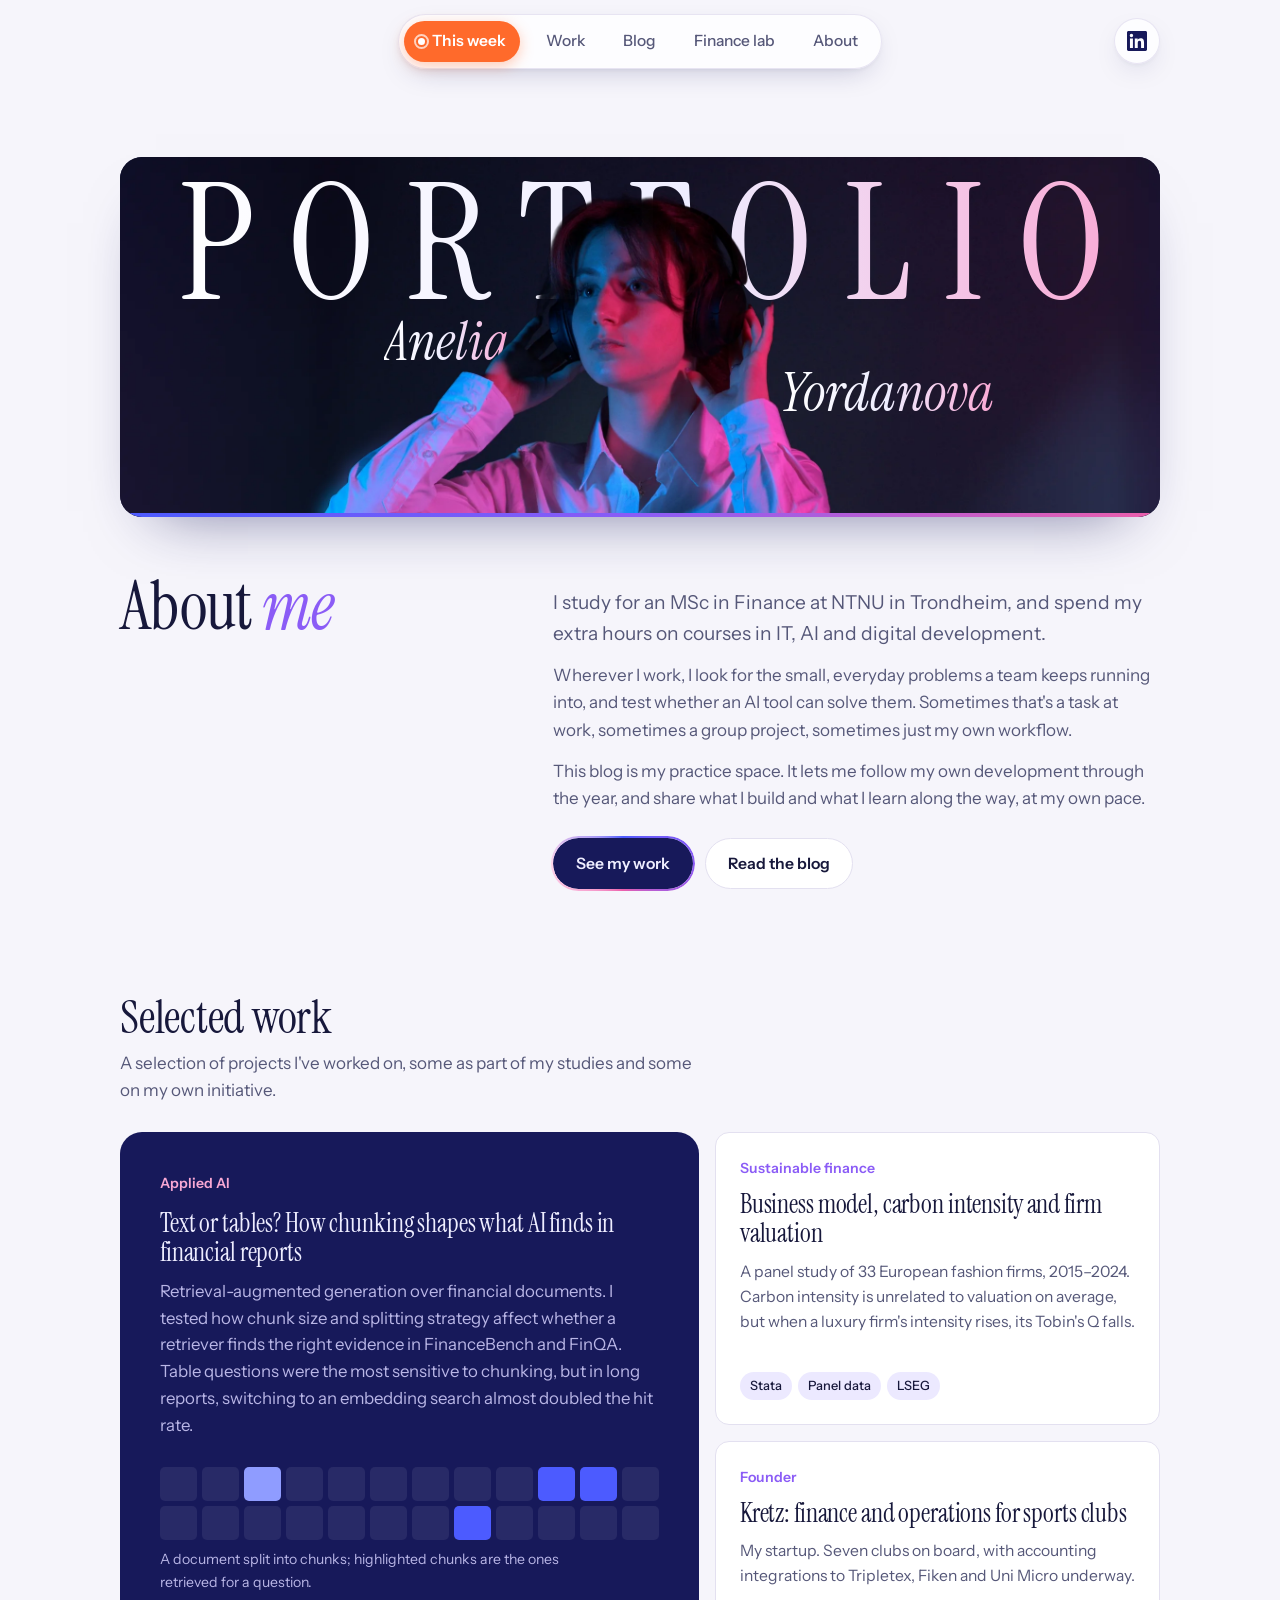
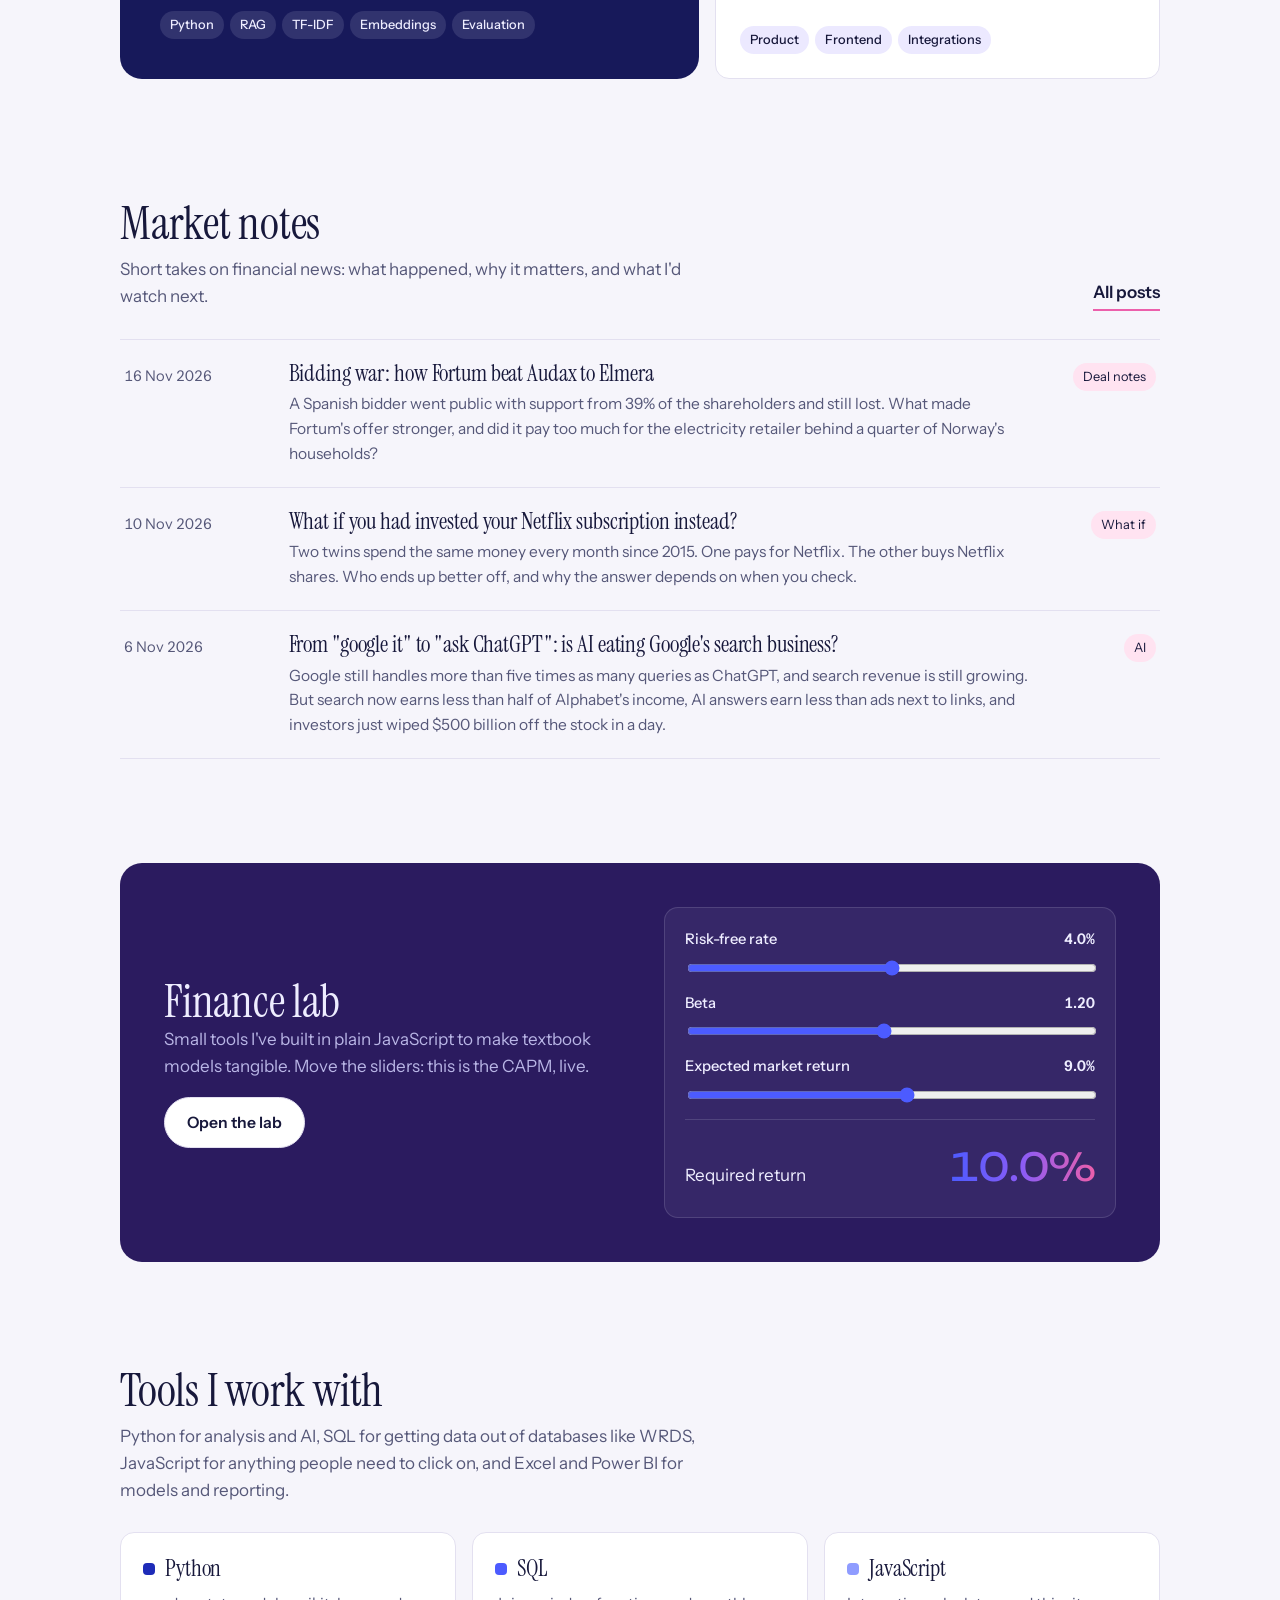
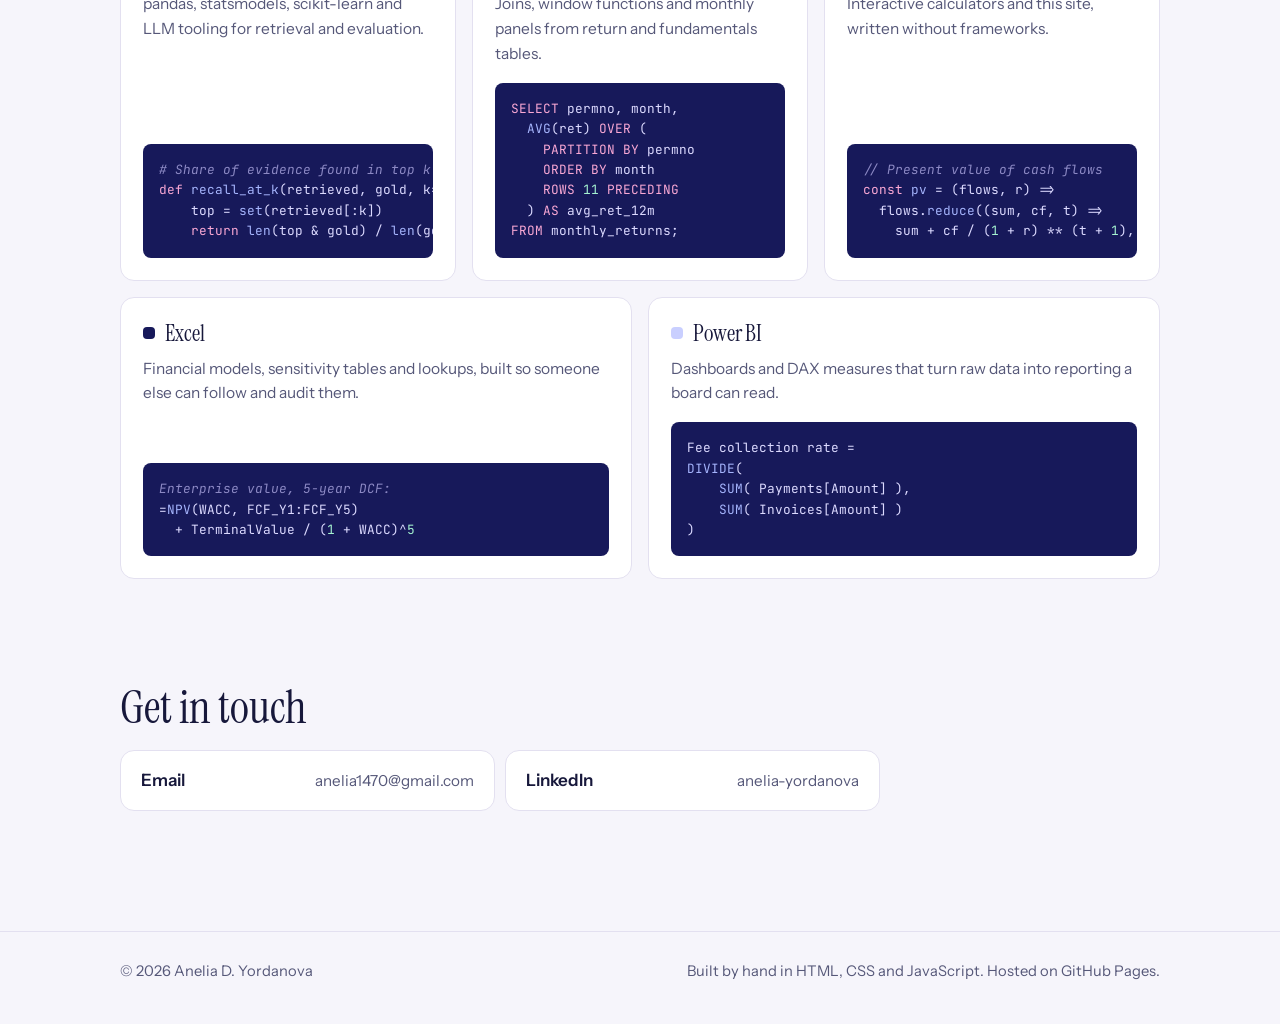
==== commit 292a50df: "New post: Bidding war, how Fortum beat Audax to Elmera (with deal model) Co-Authored-By: Claude Opus" ====
--- a/index.html
+++ b/index.html
@@ -9,7 +9,7 @@
   <link rel="preconnect" href="https://fonts.googleapis.com">
   <link rel="preconnect" href="https://fonts.gstatic.com" crossorigin>
   <link href="https://fonts.googleapis.com/css2?family=Instrument+Sans:wght@400;500;600&family=Instrument+Serif:ital@0;1&family=JetBrains+Mono:wght@400&family=Unbounded:wght@300;500&display=swap" rel="stylesheet">
-  <link rel="stylesheet" href="assets/css/style.css?v=d8e583be">
+  <link rel="stylesheet" href="assets/css/style.css?v=24a55d22">
   <link rel="icon" href="assets/favicon.svg" type="image/svg+xml">
 </head>
 <body>
@@ -211,7 +211,7 @@
   </div>
 </footer>
 
-<script src="assets/js/today.js?v=b2e51b0c"></script>
+<script src="assets/js/today.js?v=5a048dcf"></script>
 <script src="assets/js/main.js?v=7a83f830"></script>
 <script>
   // Size the banner title so it spans the banner exactly, without stretching the letters
--- a/assets/css/style.css
+++ b/assets/css/style.css
@@ -1563,7 +1563,7 @@
 .prose .post-details { margin: 1.6em 0; border-top: 1px solid var(--line); border-bottom: 1px solid var(--line); padding: 4px 0; }
 .prose .post-details summary { cursor: pointer; font-weight: 600; color: var(--midnight); padding: 10px 0; list-style-position: inside; }
 .prose .post-details[open] summary { margin-bottom: 4px; }
-.prose .post-details p, .prose .post-details em { font-size: 0.92rem; }
+.prose .post-details p, .prose .post-details em, .prose .post-details li { font-size: 0.92rem; }
 .prose .post-details a { color: var(--midnight); font-weight: 600; }
 .prose .post-details table { font-size: 0.86rem; }
 .prose .post-details td, .prose .post-details th { white-space: nowrap; padding: 7px 8px; }
@@ -1749,3 +1749,8 @@
 
 /* Keep the "This week" button on one line */
 .nav .nav-today { white-space: nowrap; }
+
+/* Narrow screens: tighter tables so small comparisons fit without sideways scrolling */
+@media (max-width: 480px) {
+  .prose table:not(.post-details table) th, .prose table:not(.post-details table) td { padding: 8px 6px; font-size: 0.86rem; }
+}
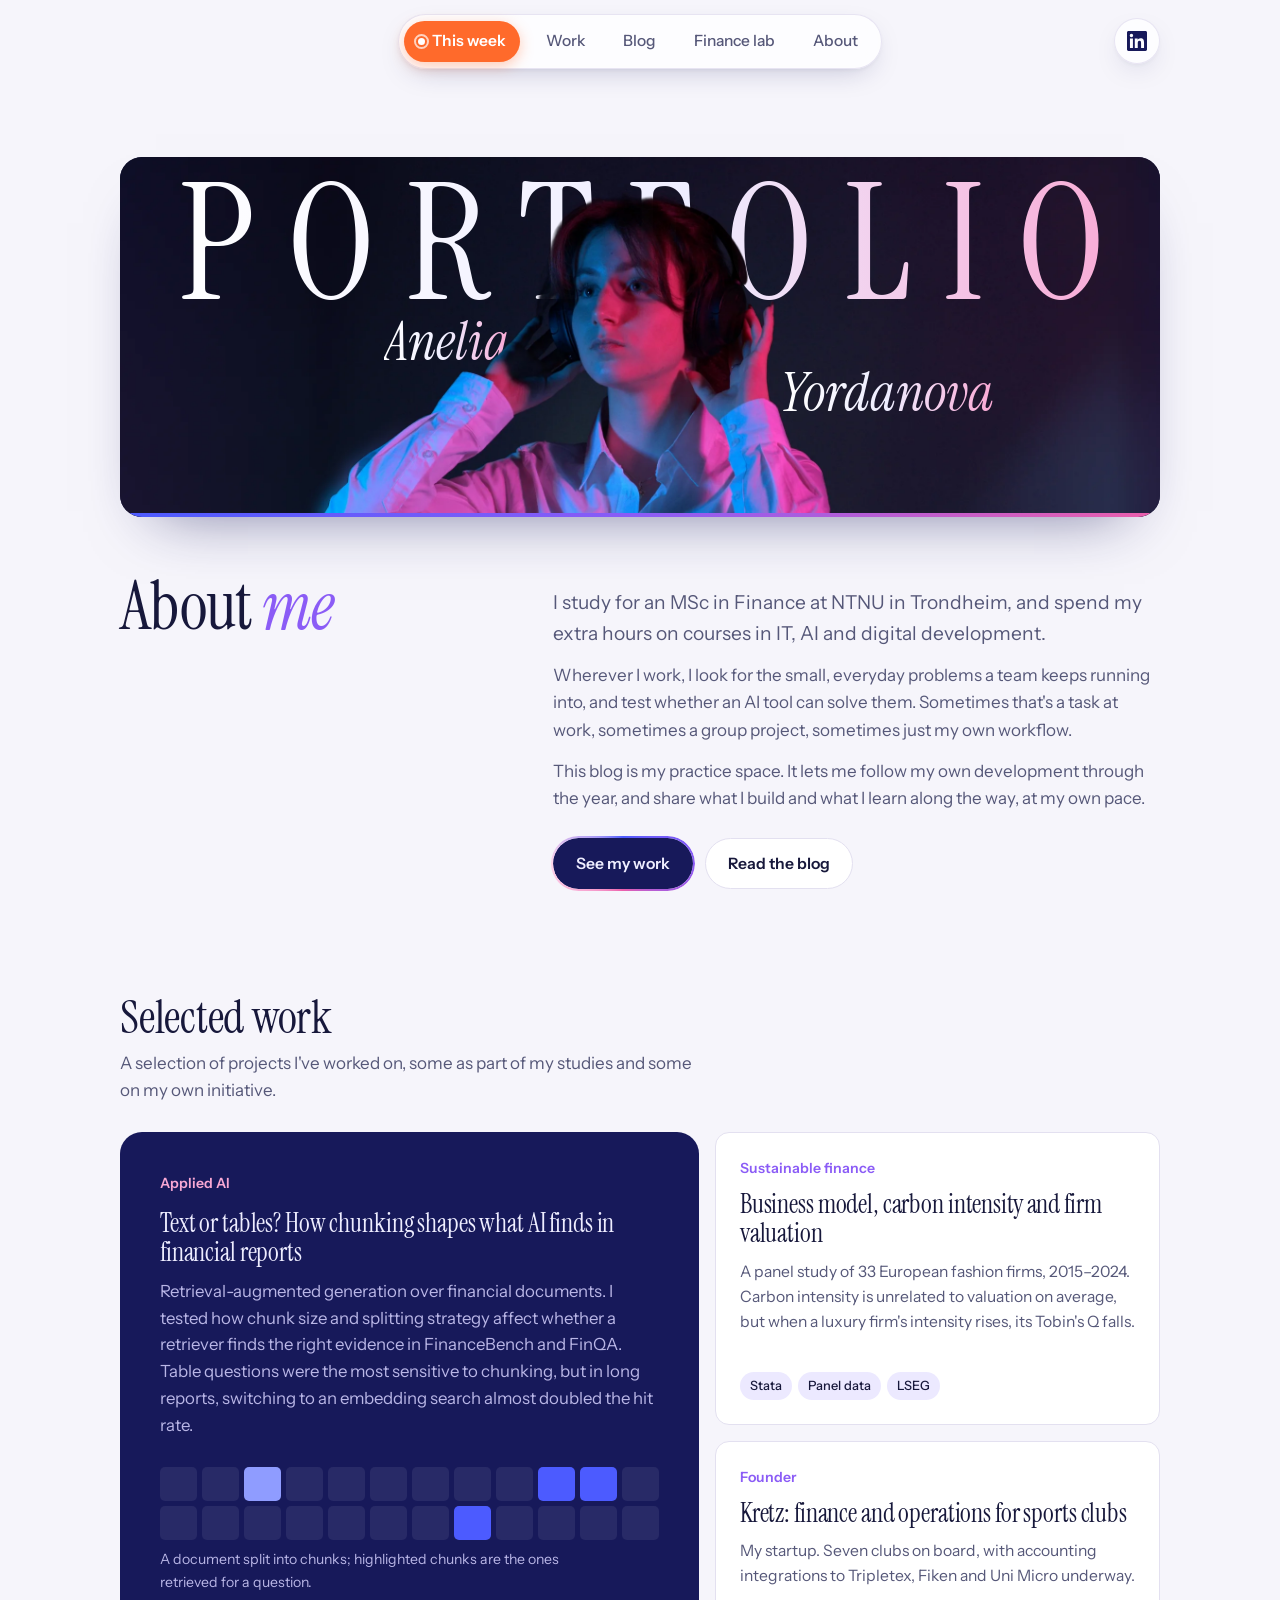
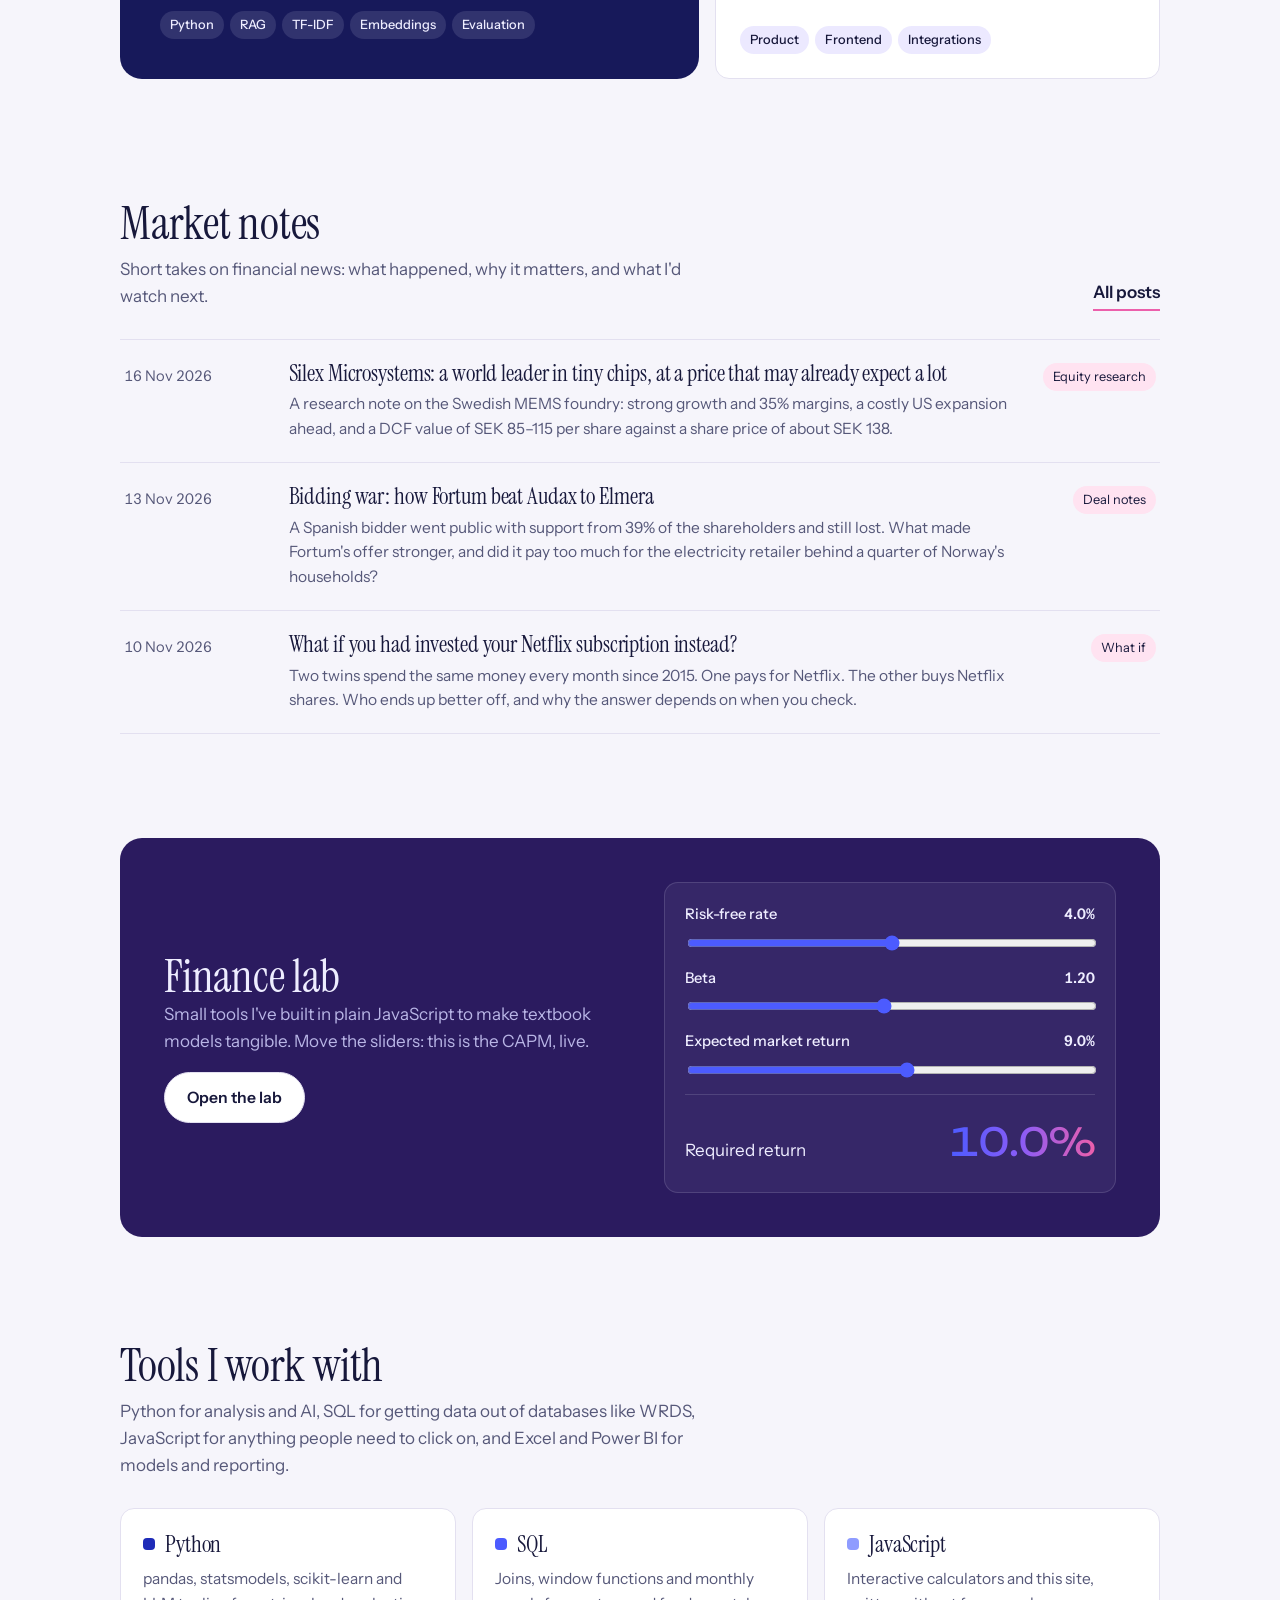
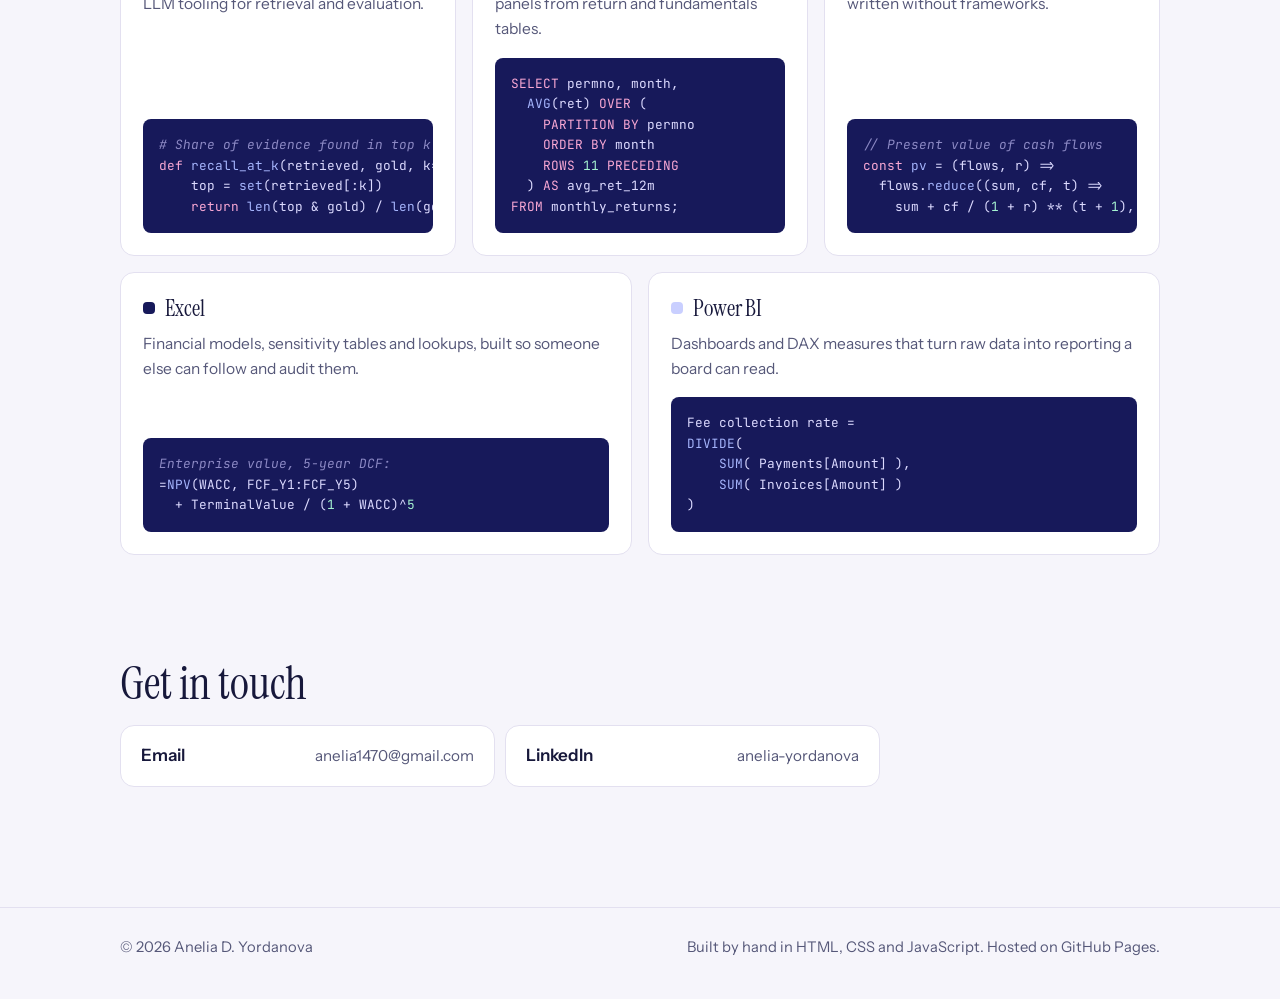
==== commit 8cfa798e: "New research note: Silex Microsystems (with valuation model); Elmera date; France tag Co-Authored-By" ====
--- a/index.html
+++ b/index.html
@@ -9,7 +9,7 @@
   <link rel="preconnect" href="https://fonts.googleapis.com">
   <link rel="preconnect" href="https://fonts.gstatic.com" crossorigin>
   <link href="https://fonts.googleapis.com/css2?family=Instrument+Sans:wght@400;500;600&family=Instrument+Serif:ital@0;1&family=JetBrains+Mono:wght@400&family=Unbounded:wght@300;500&display=swap" rel="stylesheet">
-  <link rel="stylesheet" href="assets/css/style.css?v=24a55d22">
+  <link rel="stylesheet" href="assets/css/style.css?v=254411e8">
   <link rel="icon" href="assets/favicon.svg" type="image/svg+xml">
 </head>
 <body>
@@ -211,7 +211,7 @@
   </div>
 </footer>
 
-<script src="assets/js/today.js?v=5a048dcf"></script>
+<script src="assets/js/today.js?v=e181dfd5"></script>
 <script src="assets/js/main.js?v=7a83f830"></script>
 <script>
   // Size the banner title so it spans the banner exactly, without stretching the letters
--- a/assets/css/style.css
+++ b/assets/css/style.css
@@ -1754,3 +1754,10 @@
 @media (max-width: 480px) {
   .prose table:not(.post-details table) th, .prose table:not(.post-details table) td { padding: 8px 6px; font-size: 0.86rem; }
 }
+
+/* Research note summary box */
+.prose .note-box { border: 1px solid var(--line); border-left: 4px solid var(--today, #ff6a2b); border-radius: 6px; padding: 4px 16px; margin: 0 0 1.6rem; background: rgba(255,106,43,.04); }
+.prose .note-box table { margin: 8px 0; }
+.prose .note-box th:first-child { font-size: 1rem; }
+.prose .note-box table { display: table; width: 100%; }
+.prose .note-box th, .prose .note-box td { white-space: normal; }
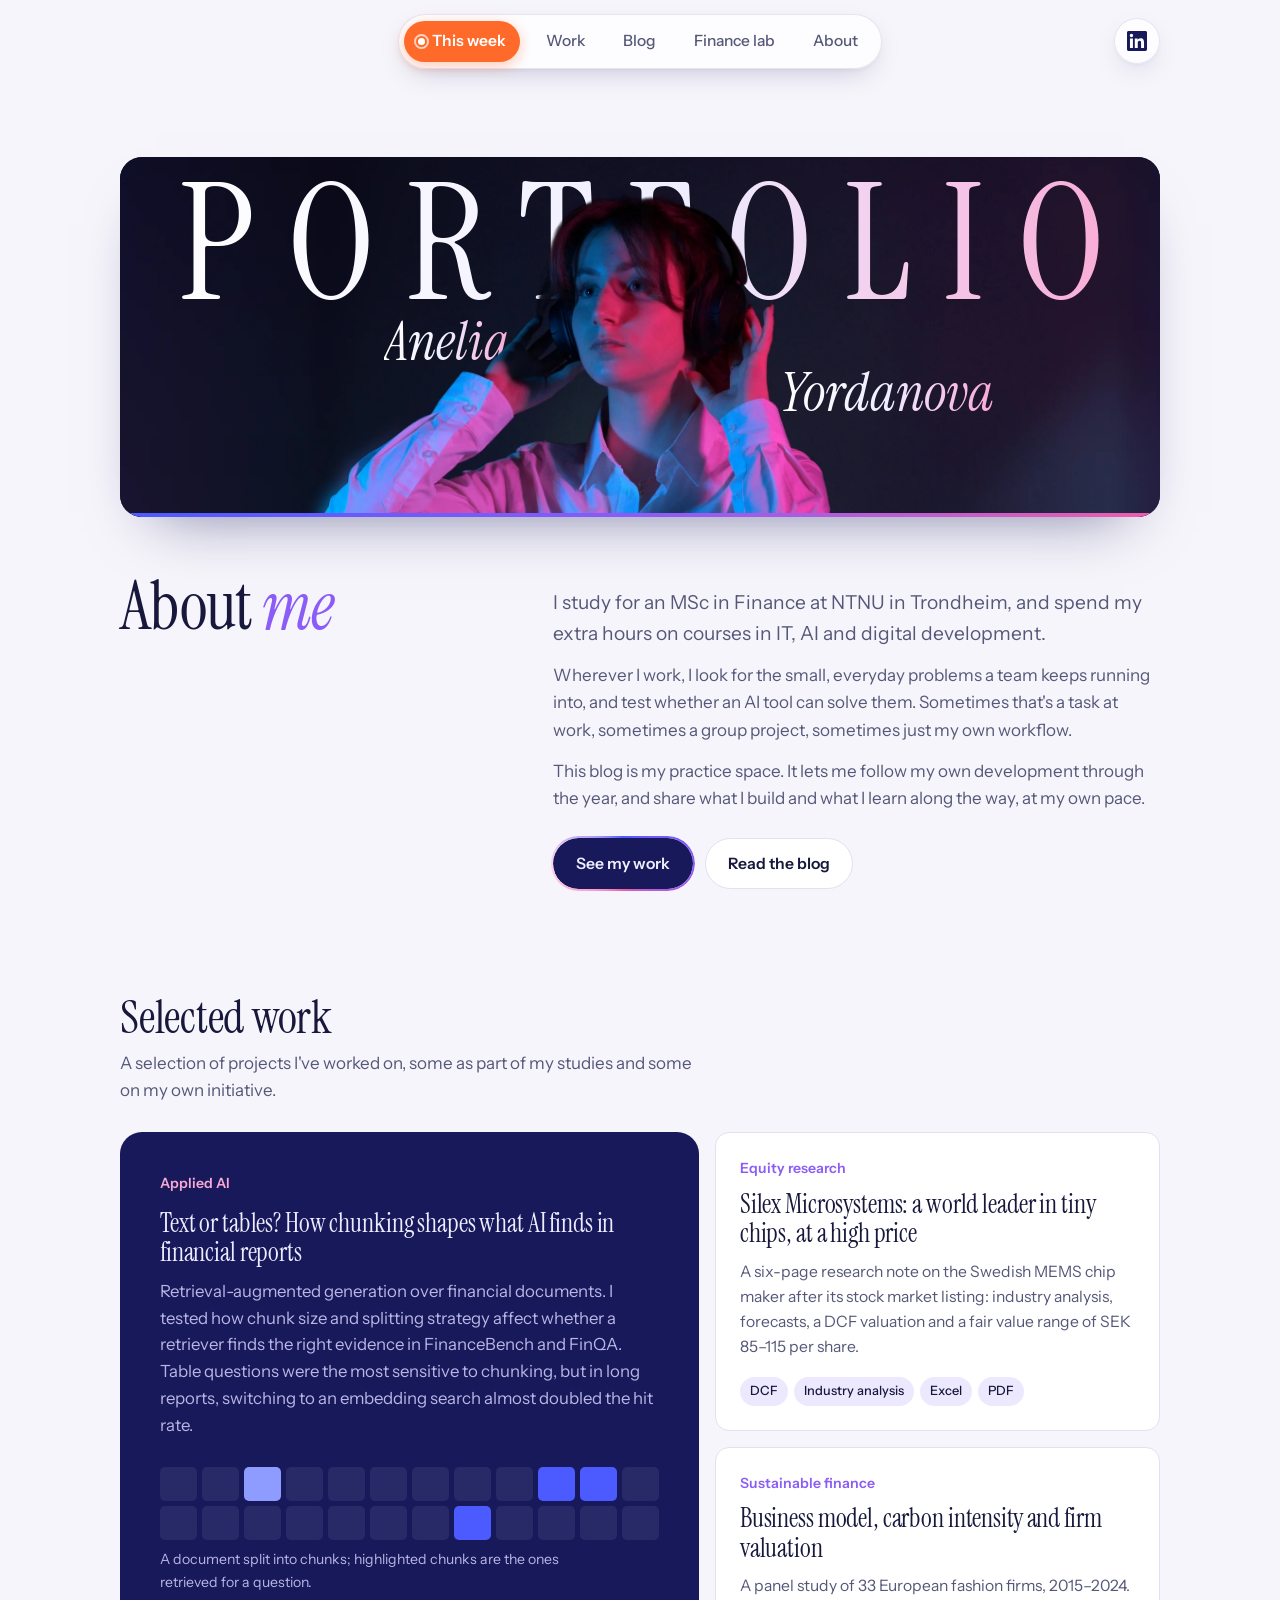
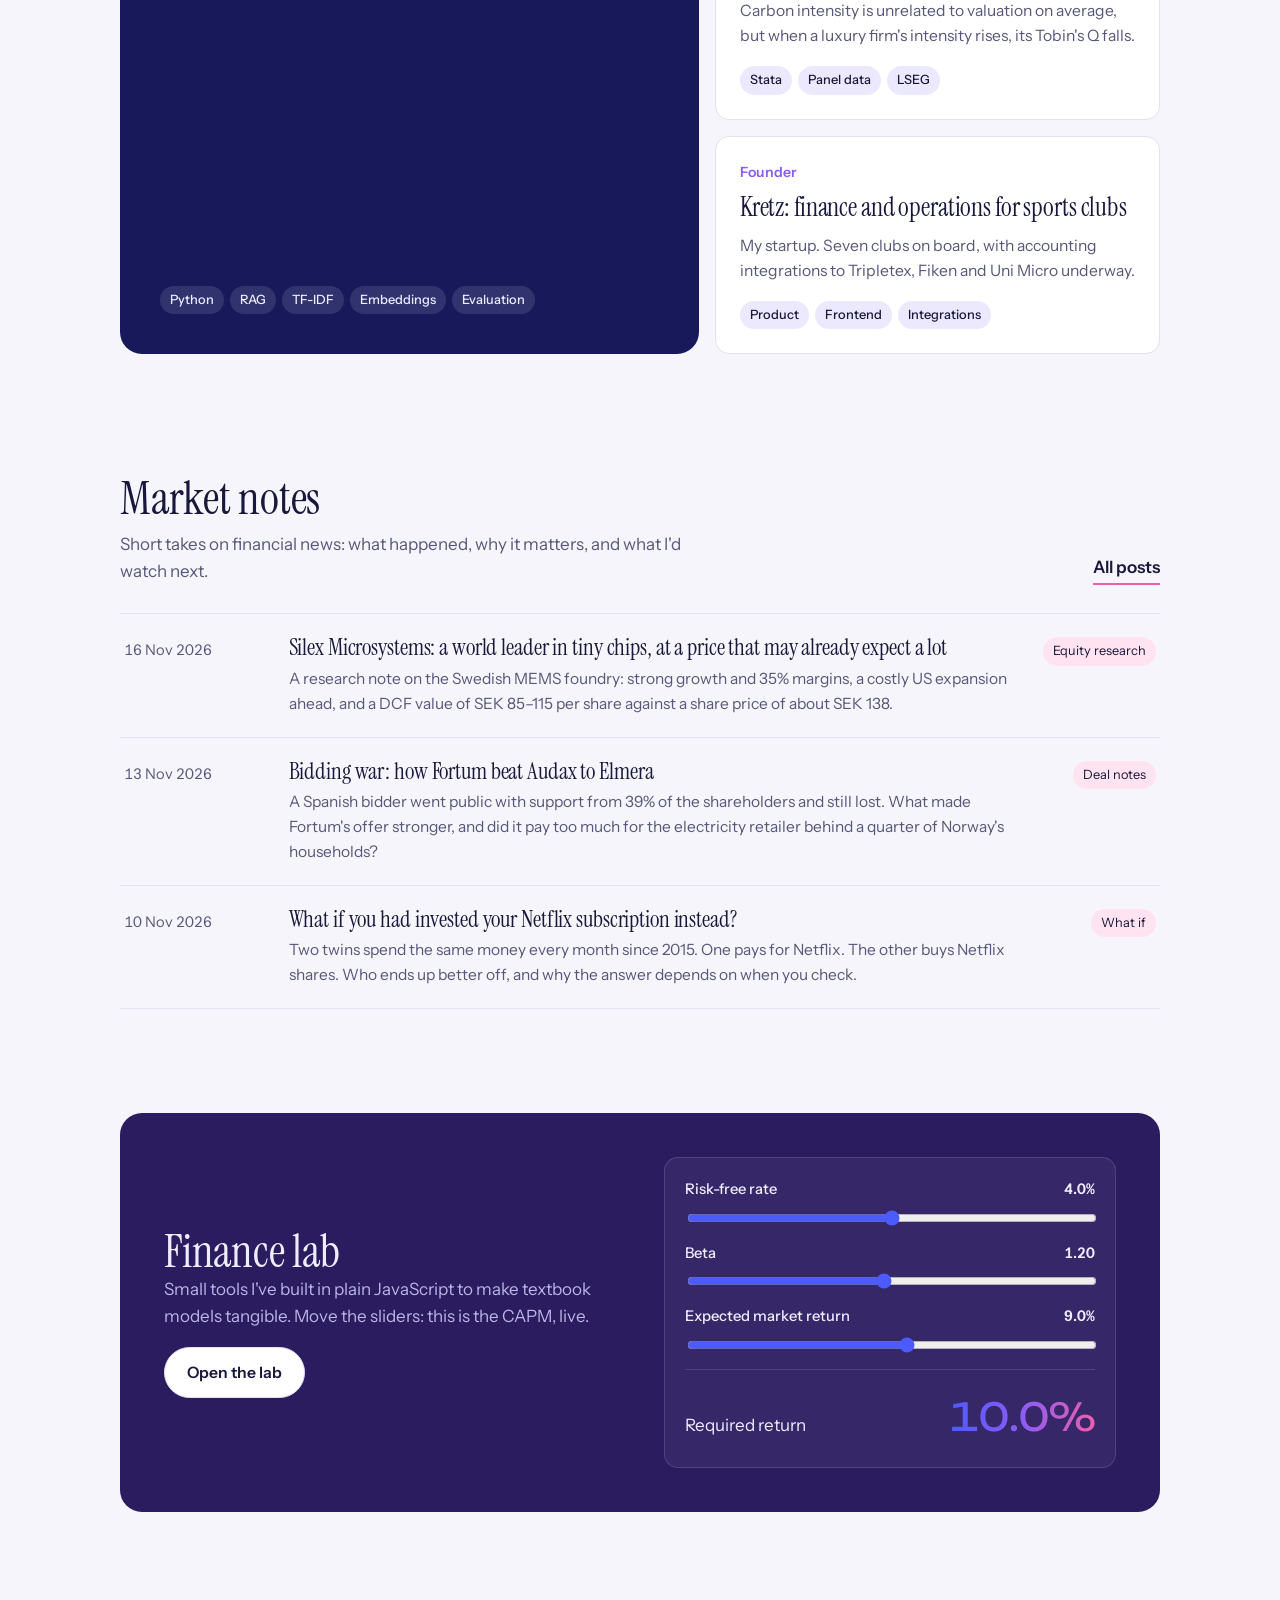
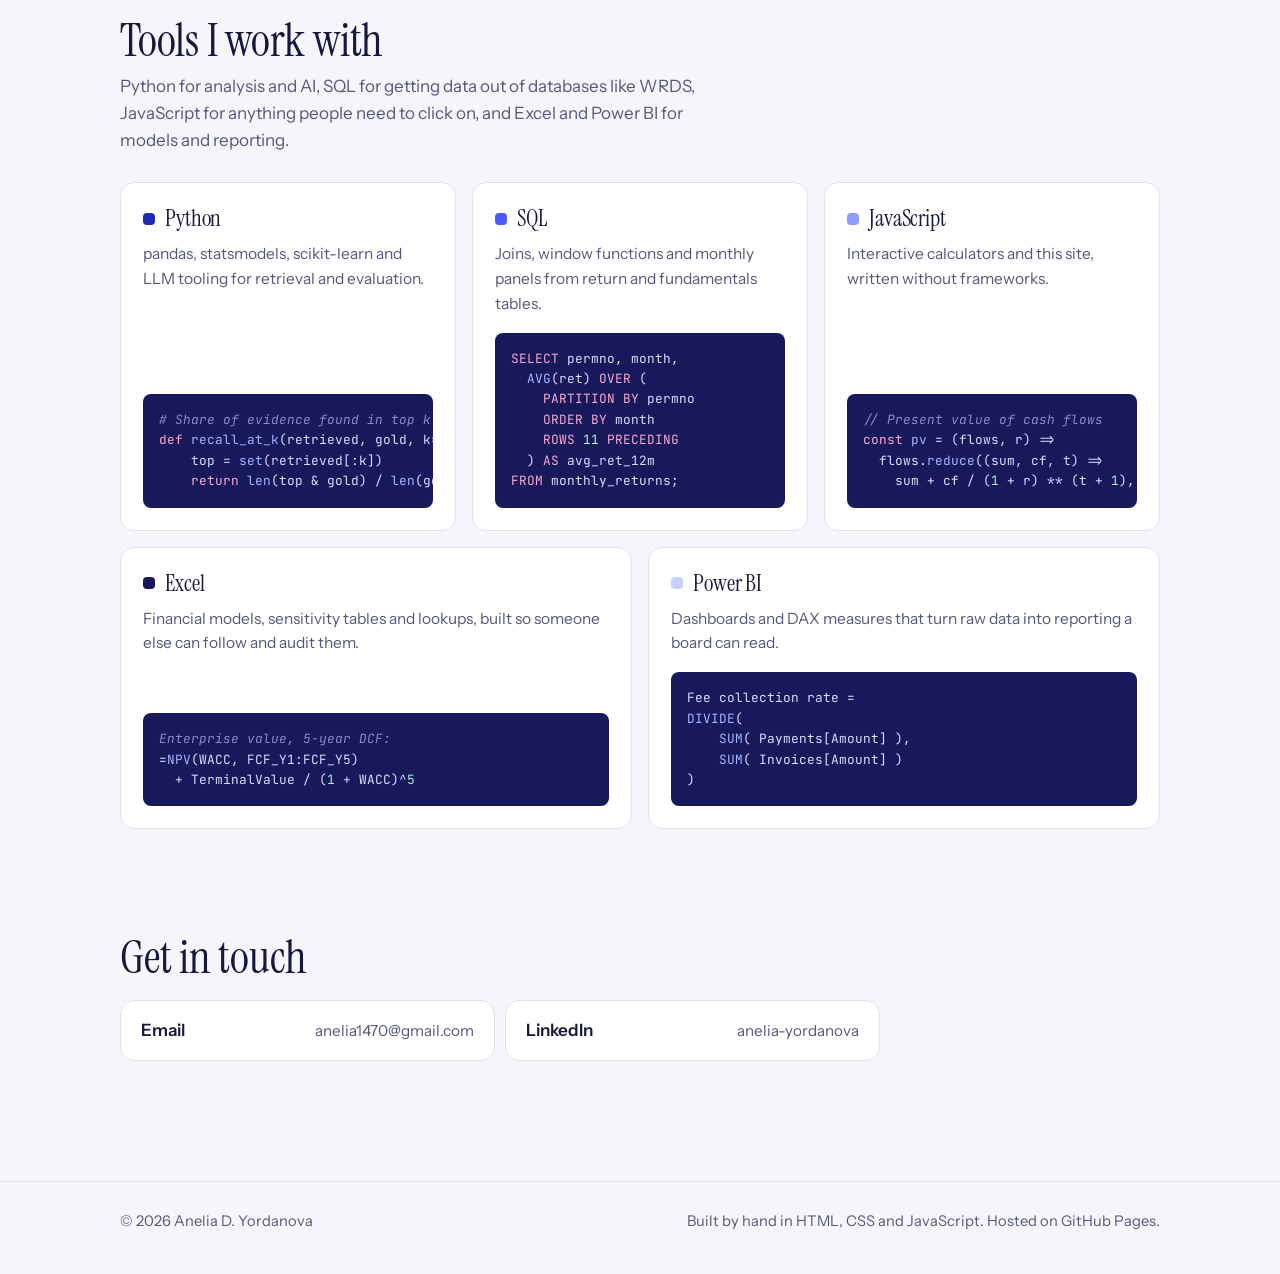
==== commit 6fff35c7: "Selected work: add Silex Microsystems research note (PDF) Co-Authored-By: Claude Opus 5.5 <noreply@a" ====
--- a/index.html
+++ b/index.html
@@ -9,7 +9,7 @@
   <link rel="preconnect" href="https://fonts.googleapis.com">
   <link rel="preconnect" href="https://fonts.gstatic.com" crossorigin>
   <link href="https://fonts.googleapis.com/css2?family=Instrument+Sans:wght@400;500;600&family=Instrument+Serif:ital@0;1&family=JetBrains+Mono:wght@400&family=Unbounded:wght@300;500&display=swap" rel="stylesheet">
-  <link rel="stylesheet" href="assets/css/style.css?v=254411e8">
+  <link rel="stylesheet" href="assets/css/style.css?v=f96fb225">
   <link rel="icon" href="assets/favicon.svg" type="image/svg+xml">
 </head>
 <body>
@@ -75,6 +75,13 @@
           </div>
           <p class="chunks-caption">A document split into chunks; highlighted chunks are the ones retrieved for a question.</p>
           <ul class="tags"><li>Python</li><li>RAG</li><li>TF-IDF</li><li>Embeddings</li><li>Evaluation</li></ul>
+        </a>
+
+        <a class="work" href="assets/files/silex-microsystems-research-note.pdf" target="_blank" rel="noopener">
+          <span class="kind">Equity research</span>
+          <h3>Silex Microsystems: a world leader in tiny chips, at a high price</h3>
+          <p>A six-page research note on the Swedish MEMS chip maker after its stock market listing: industry analysis, forecasts, a DCF valuation and a fair value range of SEK 85–115 per share.</p>
+          <ul class="tags"><li>DCF</li><li>Industry analysis</li><li>Excel</li><li>PDF</li></ul>
         </a>
 
         <a class="work" href="projects/esg-carbon-returns.html">
--- a/assets/css/style.css
+++ b/assets/css/style.css
@@ -281,7 +281,7 @@
 .work-grid {
   display: grid;
   grid-template-columns: 1.3fr 1fr;
-  grid-template-rows: auto auto auto;
+  grid-template-rows: auto auto auto auto;
   gap: 16px;
 }
 .work {
@@ -300,7 +300,7 @@
 .work .tags { margin-top: auto; padding-top: 18px; }
 
 .work-feature {
-  grid-row: span 3;
+  grid-row: span 4;
   background: var(--midnight);
   color: var(--on-dark);
   border: none;
@@ -1321,7 +1321,8 @@
   .prose .paper-embed, .prose .paper-embed.open { transition: none; }
 }
 @media (min-width: 900px) { .paper-content .paper-chart { max-width: 760px; } }
-.work-grid .work-feature { grid-row: span 2; }
+.work-grid .work-feature { grid-row: span 3; }
+@media (max-width: 860px) { .work-grid .work-feature { grid-row: auto; } }
 
 /* ---------- Portfolio banner: portrait with title behind the head ---------- */
 .banner {
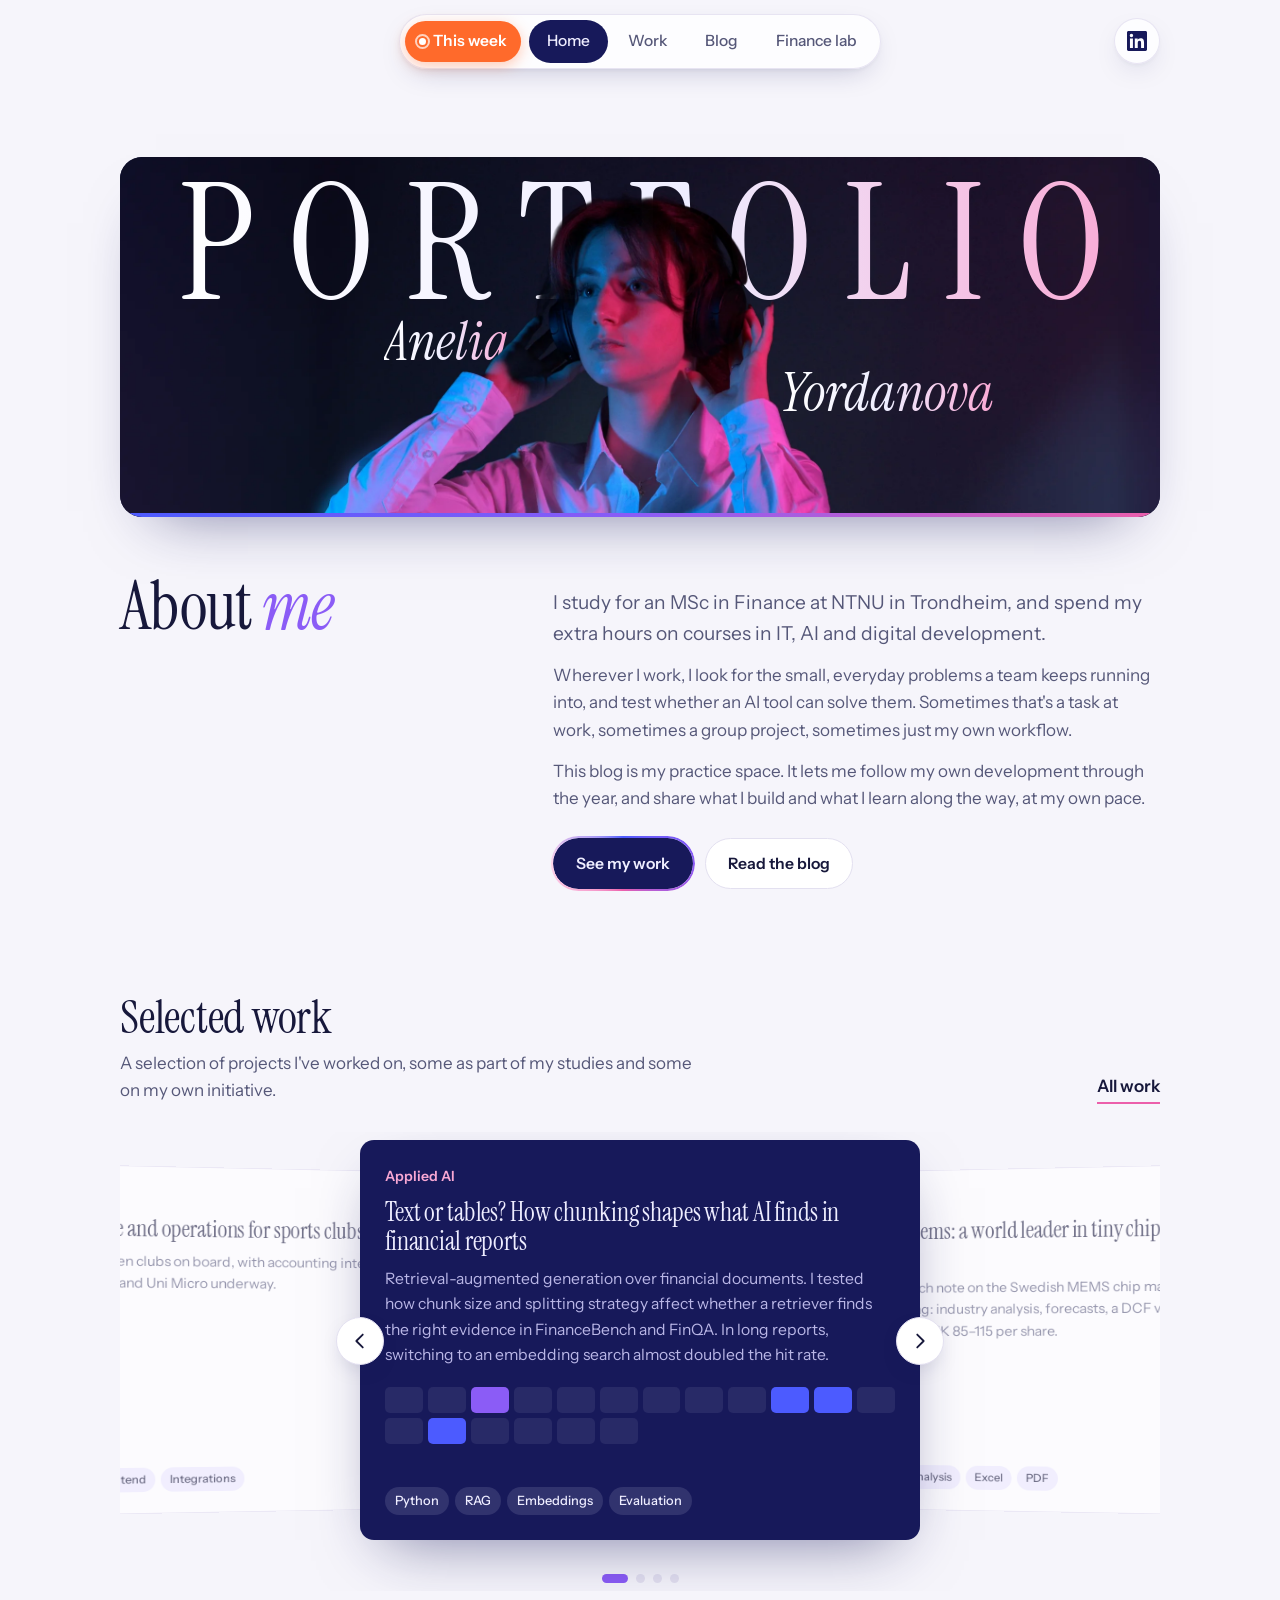
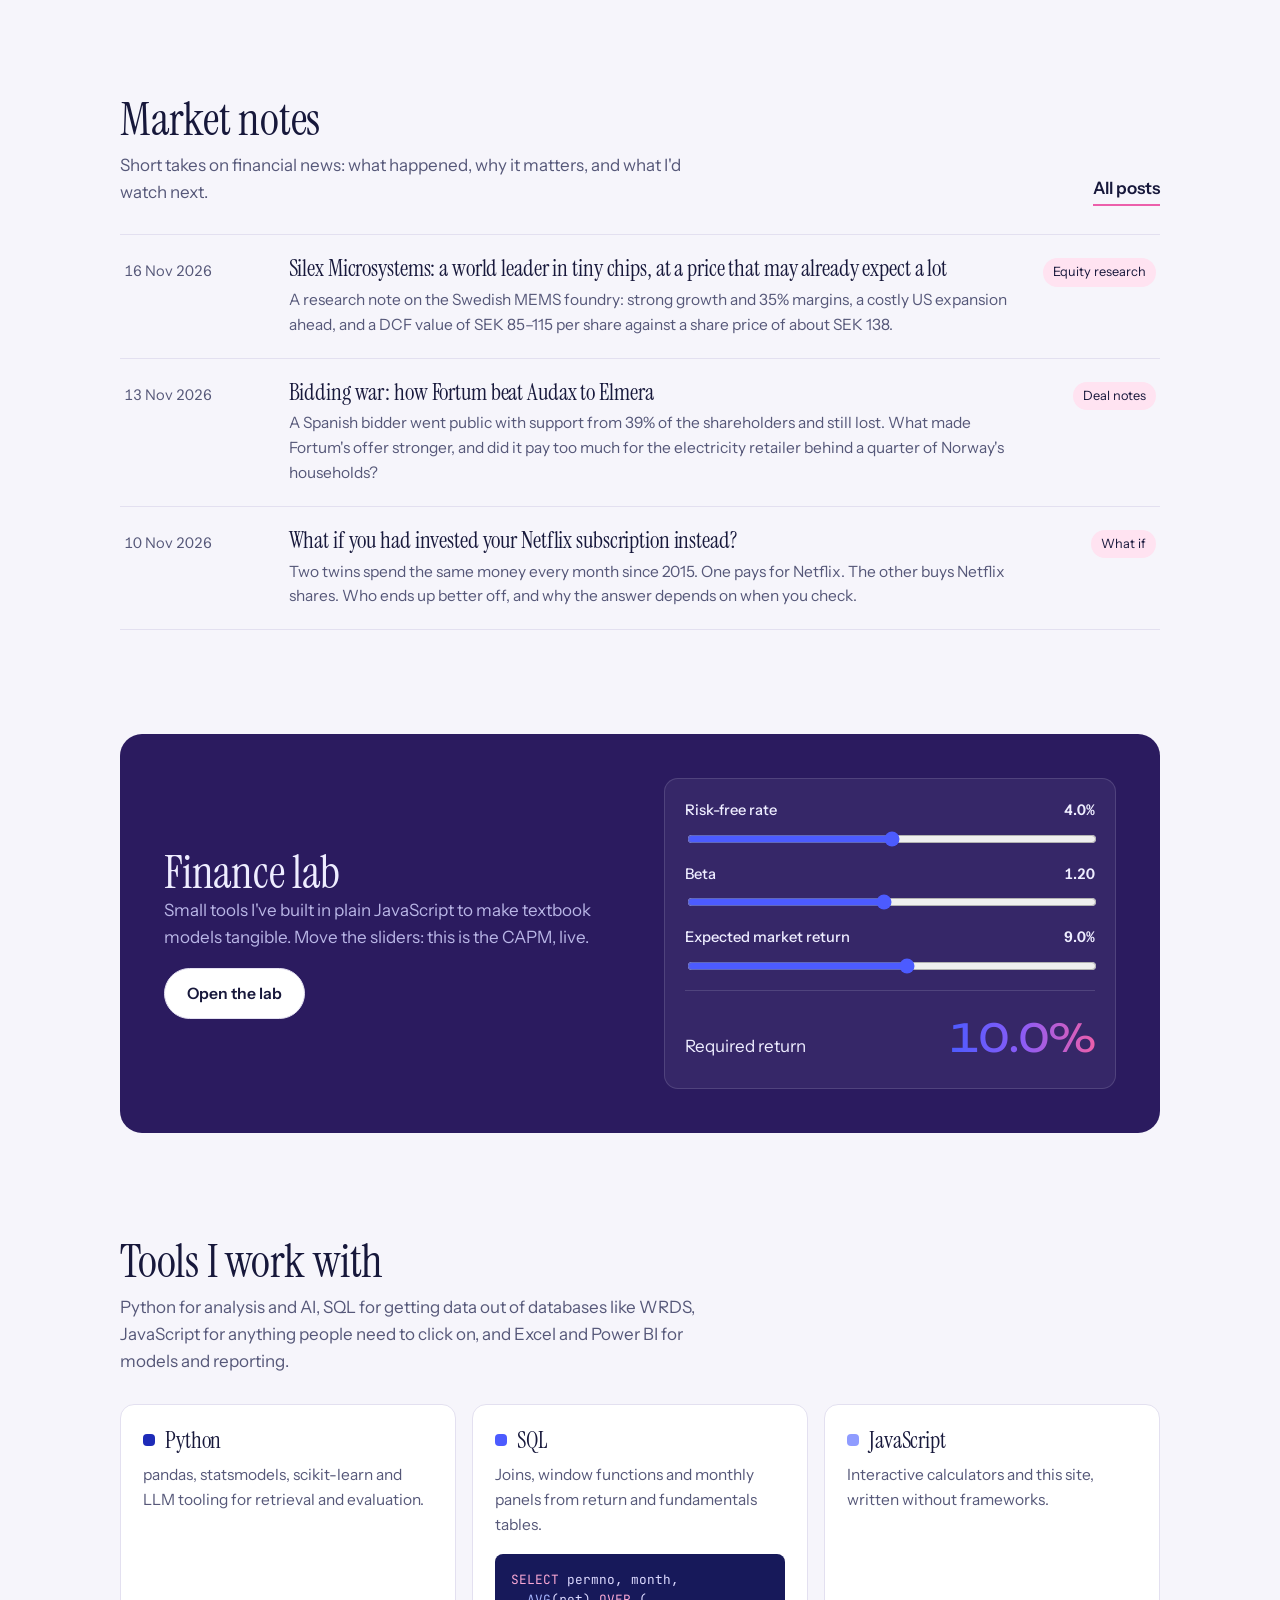
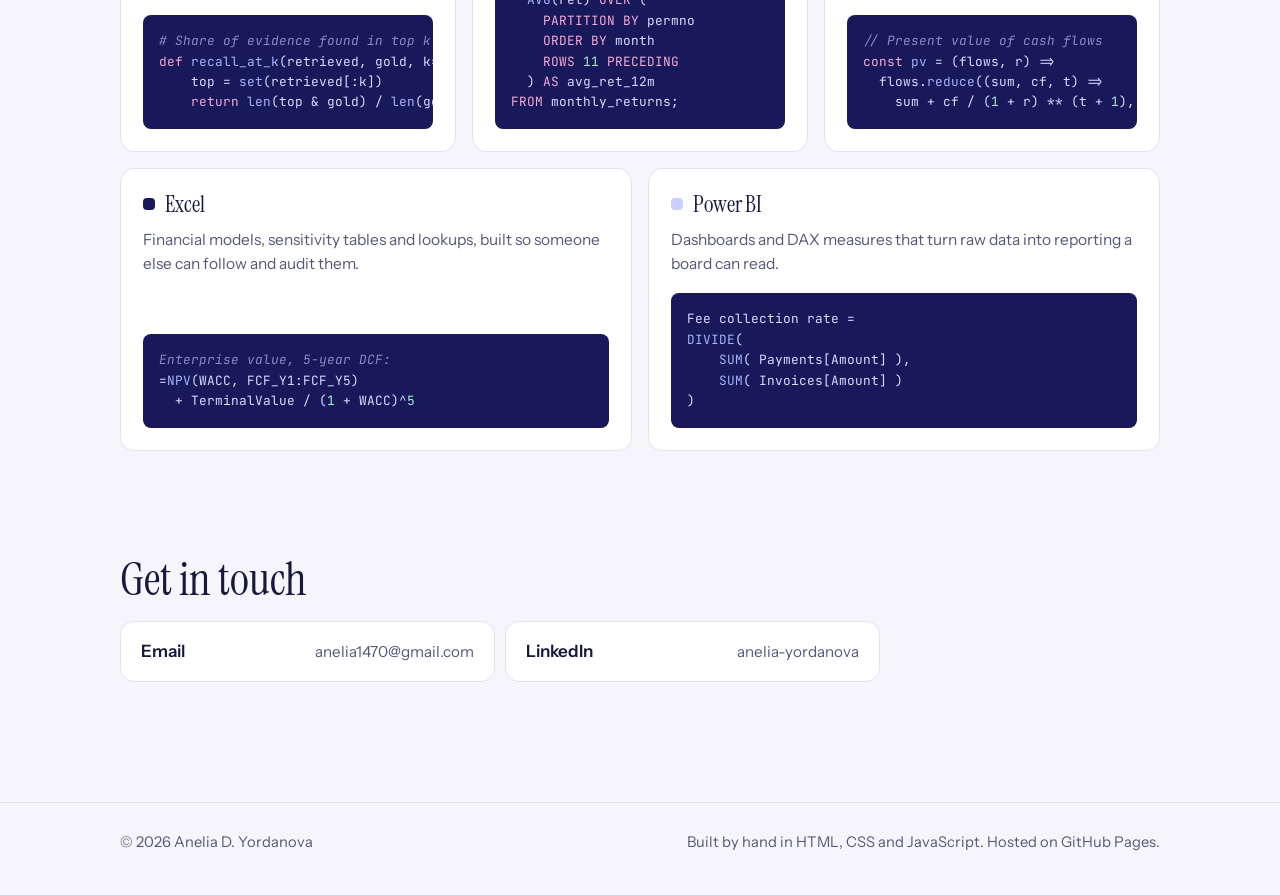
==== commit a8f6138d: "Selected work carousel, All work page, Home in menu Co-Authored-By: Claude Opus 5.5 <noreply@anthrop" ====
--- a/index.html
+++ b/index.html
@@ -9,7 +9,7 @@
   <link rel="preconnect" href="https://fonts.googleapis.com">
   <link rel="preconnect" href="https://fonts.gstatic.com" crossorigin>
   <link href="https://fonts.googleapis.com/css2?family=Instrument+Sans:wght@400;500;600&family=Instrument+Serif:ital@0;1&family=JetBrains+Mono:wght@400&family=Unbounded:wght@300;500&display=swap" rel="stylesheet">
-  <link rel="stylesheet" href="assets/css/style.css?v=f96fb225">
+  <link rel="stylesheet" href="assets/css/style.css?v=76c33908">
   <link rel="icon" href="assets/favicon.svg" type="image/svg+xml">
 </head>
 <body>
@@ -17,10 +17,10 @@
 <header class="site-header">
   <nav class="nav" id="nav" aria-label="Main">
       <button type="button" class="nav-today" aria-expanded="false" aria-controls="today-panel"><span class="pulse" aria-hidden="true"></span>This week</button>
-      <a href="index.html#work">Work</a>
+      <a href="index.html" aria-current="page">Home</a>
+      <a href="work.html">Work</a>
       <a href="blog.html">Blog</a>
       <a href="lab.html">Finance lab</a>
-      <a href="index.html#about">About</a>
     </nav>
   <a class="social" href="https://www.linkedin.com/in/anelia-yordanova-572023343" target="_blank" rel="noopener" aria-label="My LinkedIn profile" title="LinkedIn">
     <svg viewBox="0 0 24 24" width="20" height="20" aria-hidden="true"><path fill="currentColor" d="M20.447 20.452h-3.554v-5.569c0-1.328-.027-3.037-1.852-3.037-1.853 0-2.136 1.445-2.136 2.939v5.667H9.351V9h3.414v1.561h.046c.477-.9 1.637-1.85 3.37-1.85 3.601 0 4.267 2.37 4.267 5.455v6.286zM5.337 7.433a2.062 2.062 0 1 1 0-4.125 2.062 2.062 0 0 1 0 4.125zM7.119 20.452H3.555V9h3.564v11.452zM22.225 0H1.771C.792 0 0 .774 0 1.729v20.542C0 23.227.792 24 1.771 24h20.451C23.2 24 24 23.227 24 22.271V1.729C24 .774 23.2 0 22.222 0h.003z"/></svg>
@@ -60,43 +60,44 @@
           <h2>Selected work</h2>
           <p>A selection of projects I've worked on, some as part of my studies and some on my own initiative.</p>
         </div>
-      </div>
-
-      <div class="work-grid">
-        <a class="work work-feature" href="projects/rag-financial-documents.html">
-          <span class="kind">Applied AI</span>
-          <h3>Text or tables? How chunking shapes what AI finds in financial reports</h3>
-          <p>Retrieval-augmented generation over financial documents. I tested how chunk size and splitting strategy affect whether a retriever finds the right evidence in FinanceBench and FinQA. Table questions were the most sensitive to chunking, but in long reports, switching to an embedding search almost doubled the hit rate.</p>
-          <div class="chunks" aria-hidden="true">
-            <span></span><span></span><span class="hit"></span><span></span><span></span><span></span>
-            <span></span><span></span><span></span><span class="hit"></span><span class="hit"></span><span></span>
-            <span></span><span></span><span></span><span></span><span></span><span></span>
-            <span></span><span class="hit"></span><span></span><span></span><span></span><span></span>
-          </div>
-          <p class="chunks-caption">A document split into chunks; highlighted chunks are the ones retrieved for a question.</p>
-          <ul class="tags"><li>Python</li><li>RAG</li><li>TF-IDF</li><li>Embeddings</li><li>Evaluation</li></ul>
-        </a>
-
-        <a class="work" href="assets/files/silex-microsystems-research-note.pdf" target="_blank" rel="noopener">
-          <span class="kind">Equity research</span>
-          <h3>Silex Microsystems: a world leader in tiny chips, at a high price</h3>
-          <p>A six-page research note on the Swedish MEMS chip maker after its stock market listing: industry analysis, forecasts, a DCF valuation and a fair value range of SEK 85–115 per share.</p>
-          <ul class="tags"><li>DCF</li><li>Industry analysis</li><li>Excel</li><li>PDF</li></ul>
-        </a>
-
-        <a class="work" href="projects/esg-carbon-returns.html">
-          <span class="kind">Sustainable finance</span>
-          <h3>Business model, carbon intensity and firm valuation</h3>
-          <p>A panel study of 33 European fashion firms, 2015–2024. Carbon intensity is unrelated to valuation on average, but when a luxury firm's intensity rises, its Tobin's Q falls.</p>
-          <ul class="tags"><li>Stata</li><li>Panel data</li><li>LSEG</li></ul>
-        </a>
-
-        <a class="work" href="projects/kretz.html">
-          <span class="kind">Founder</span>
-          <h3>Kretz: finance and operations for sports clubs</h3>
-          <p>My startup. Seven clubs on board, with accounting integrations to Tripletex, Fiken and Uni Micro underway.</p>
-          <ul class="tags"><li>Product</li><li>Frontend</li><li>Integrations</li></ul>
-        </a>
+        <a class="text-link" href="work.html">All work</a>
+      </div>
+
+      <div class="carousel" data-carousel aria-roledescription="carousel" aria-label="Selected work">
+        <button type="button" class="car-btn car-prev" aria-label="Previous project"><svg viewBox="0 0 24 24" width="22" height="22" aria-hidden="true"><path d="M15 5l-7 7 7 7" fill="none" stroke="currentColor" stroke-width="2" stroke-linecap="round" stroke-linejoin="round"/></svg></button>
+        <div class="car-track">
+          <a class="work car-card" href="projects/rag-financial-documents.html">
+            <span class="kind">Applied AI</span>
+            <h3>Text or tables? How chunking shapes what AI finds in financial reports</h3>
+            <p>Retrieval-augmented generation over financial documents. I tested how chunk size and splitting strategy affect whether a retriever finds the right evidence in FinanceBench and FinQA. In long reports, switching to an embedding search almost doubled the hit rate.</p>
+            <div class="chunks" aria-hidden="true">
+              <span></span><span></span><span class="hit"></span><span></span><span></span><span></span>
+              <span></span><span></span><span></span><span class="hit"></span><span class="hit"></span><span></span>
+              <span></span><span class="hit"></span><span></span><span></span><span></span><span></span>
+            </div>
+            <ul class="tags"><li>Python</li><li>RAG</li><li>Embeddings</li><li>Evaluation</li></ul>
+          </a>
+          <a class="work car-card" href="assets/files/silex-microsystems-research-note.pdf" target="_blank" rel="noopener">
+            <span class="kind">Equity research</span>
+            <h3>Silex Microsystems: a world leader in tiny chips, at a high price</h3>
+            <p>A six-page research note on the Swedish MEMS chip maker after its stock market listing: industry analysis, forecasts, a DCF valuation and a fair value range of SEK 85–115 per share.</p>
+            <ul class="tags"><li>DCF</li><li>Industry analysis</li><li>Excel</li><li>PDF</li></ul>
+          </a>
+          <a class="work car-card" href="projects/esg-carbon-returns.html">
+            <span class="kind">Sustainable finance</span>
+            <h3>Business model, carbon intensity and firm valuation</h3>
+            <p>A panel study of 33 European fashion firms, 2015–2024. Carbon intensity is unrelated to valuation on average, but when a luxury firm's intensity rises, its Tobin's Q falls.</p>
+            <ul class="tags"><li>Stata</li><li>Panel data</li><li>LSEG</li></ul>
+          </a>
+          <a class="work car-card" href="projects/kretz.html">
+            <span class="kind">Founder</span>
+            <h3>Kretz: finance and operations for sports clubs</h3>
+            <p>My startup. Seven clubs on board, with accounting integrations to Tripletex, Fiken and Uni Micro underway.</p>
+            <ul class="tags"><li>Product</li><li>Frontend</li><li>Integrations</li></ul>
+          </a>
+        </div>
+        <button type="button" class="car-btn car-next" aria-label="Next project"><svg viewBox="0 0 24 24" width="22" height="22" aria-hidden="true"><path d="M9 5l7 7-7 7" fill="none" stroke="currentColor" stroke-width="2" stroke-linecap="round" stroke-linejoin="round"/></svg></button>
+        <div class="car-dots" role="tablist" aria-label="Choose project"></div>
       </div>
     </div>
   </section>
@@ -219,7 +220,7 @@
 </footer>
 
 <script src="assets/js/today.js?v=e181dfd5"></script>
-<script src="assets/js/main.js?v=7a83f830"></script>
+<script src="assets/js/main.js?v=d824ad07"></script>
 <script>
   // Size the banner title so it spans the banner exactly, without stretching the letters
   (function () {
--- a/assets/css/style.css
+++ b/assets/css/style.css
@@ -1762,3 +1762,67 @@
 .prose .note-box th:first-child { font-size: 1rem; }
 .prose .note-box table { display: table; width: 100%; }
 .prose .note-box th, .prose .note-box td { white-space: normal; }
+
+/* ---------- Selected work carousel ---------- */
+.carousel { position: relative; padding: 8px 0 8px; overflow: hidden; }
+.car-track { position: relative; height: 430px; perspective: 1400px; }
+.car-card {
+  position: absolute; top: 0; left: 50%;
+  width: min(560px, 54%); height: 400px; margin-left: calc(min(560px, 54%) / -2);
+  overflow: hidden;
+  transition: transform .6s cubic-bezier(.22,.8,.24,1), opacity .5s ease, background-color .5s ease, color .5s ease, box-shadow .5s ease, border-color .5s ease;
+  will-change: transform;
+}
+.car-card h3 { font-size: clamp(1.25rem, 2.2vw, 1.6rem); }
+.car-card .chunks { display: grid; grid-template-columns: repeat(12, 1fr); gap: 5px; margin: 20px 0 0; }
+.car-card .chunks span { height: 26px; border-radius: 5px; background: rgba(23, 25, 90, 0.07); transition: background-color .5s ease; }
+.car-card .chunks span.hit { background: rgba(139, 92, 246, 0.35); }
+.car-card[data-pos="0"] {
+  background: var(--midnight); color: var(--on-dark); border-color: transparent;
+  box-shadow: 0 24px 60px -24px rgba(23, 25, 90, .55); z-index: 3;
+}
+.car-card[data-pos="0"] p { color: var(--on-dark-soft); }
+.car-card[data-pos="0"] .kind { color: #f9a8d4; }
+.car-card[data-pos="0"] .tags li { background: rgba(238, 237, 255, .12); color: var(--on-dark); }
+.car-card[data-pos="0"] .chunks span { background: rgba(238, 237, 255, 0.08); }
+.car-card[data-pos="0"] .chunks span.hit { background: var(--blue); }
+.car-card[data-pos="0"] .chunks span.hit:nth-child(3n) { background: var(--violet); }
+.car-card:not([data-pos="0"]) { cursor: pointer; z-index: 2; opacity: .6; }
+.car-card:not([data-pos="0"]):hover { opacity: .85; }
+.car-card:not([data-pos="0"]):hover { border-color: var(--violet); }
+.car-card[data-pos="hidden"] { opacity: 0; pointer-events: none; z-index: 1; }
+.car-btn {
+  position: absolute; top: 185px; z-index: 5;
+  width: 48px; height: 48px; border-radius: 50%;
+  display: grid; place-items: center;
+  background: var(--surface); color: var(--ink); border: 1px solid var(--line);
+  box-shadow: 0 8px 24px -12px rgba(23, 25, 90, .35); cursor: pointer;
+  transition: background-color .2s, color .2s, border-color .2s, transform .2s;
+}
+.car-btn:hover { background: var(--violet); color: #fff; border-color: var(--violet); }
+.car-btn:active { transform: scale(.94); }
+.car-prev { left: calc(50% - min(560px, 54%) / 2 - 24px); }
+.car-next { right: calc(50% - min(560px, 54%) / 2 - 24px); }
+.car-dots { display: flex; justify-content: center; gap: 8px; margin-top: 4px; }
+.car-dots button { width: 9px; height: 9px; padding: 0; border-radius: 50%; border: none; background: var(--line); cursor: pointer; transition: width .3s, background-color .3s; }
+.car-dots button[aria-selected="true"] { width: 26px; border-radius: 6px; background: var(--violet); }
+@media (max-width: 860px) {
+  .car-track { height: 530px; }
+  .car-card { width: 82%; margin-left: -41%; height: 510px; padding: 22px; }
+  .car-card p { font-size: 0.93rem; }
+  .car-prev { left: 2px; } .car-next { right: 2px; }
+  .car-btn { top: auto; bottom: -6px; width: 42px; height: 42px; }
+  .car-dots { margin-top: 18px; }
+}
+@media (prefers-reduced-motion: reduce) { .car-card { transition: none; } }
+
+/* ---------- All work page ---------- */
+.work-list { list-style: none; margin: 0; padding: 0; border-top: 1px solid var(--line); }
+.work-list li { border-bottom: 1px solid var(--line); }
+.work-list a { display: grid; grid-template-columns: 8.5em 1fr auto; gap: 20px; align-items: baseline; padding: 20px 4px; text-decoration: none; }
+.work-list a:hover h3 { color: var(--violet); }
+.work-list .when { color: var(--ink-soft); font-size: 0.92rem; }
+.work-list h3 { font-size: 1.45rem; margin: 0; }
+.work-list p { margin: 6px 0 0; color: var(--ink-soft); font-size: 0.97rem; max-width: 48em; }
+.work-list .tag { font-size: 0.8rem; padding: 4px 10px; border-radius: 999px; background: var(--blush); white-space: nowrap; }
+@media (max-width: 640px) { .work-list a { grid-template-columns: 1fr; gap: 6px; } .work-list .tag { justify-self: start; } }
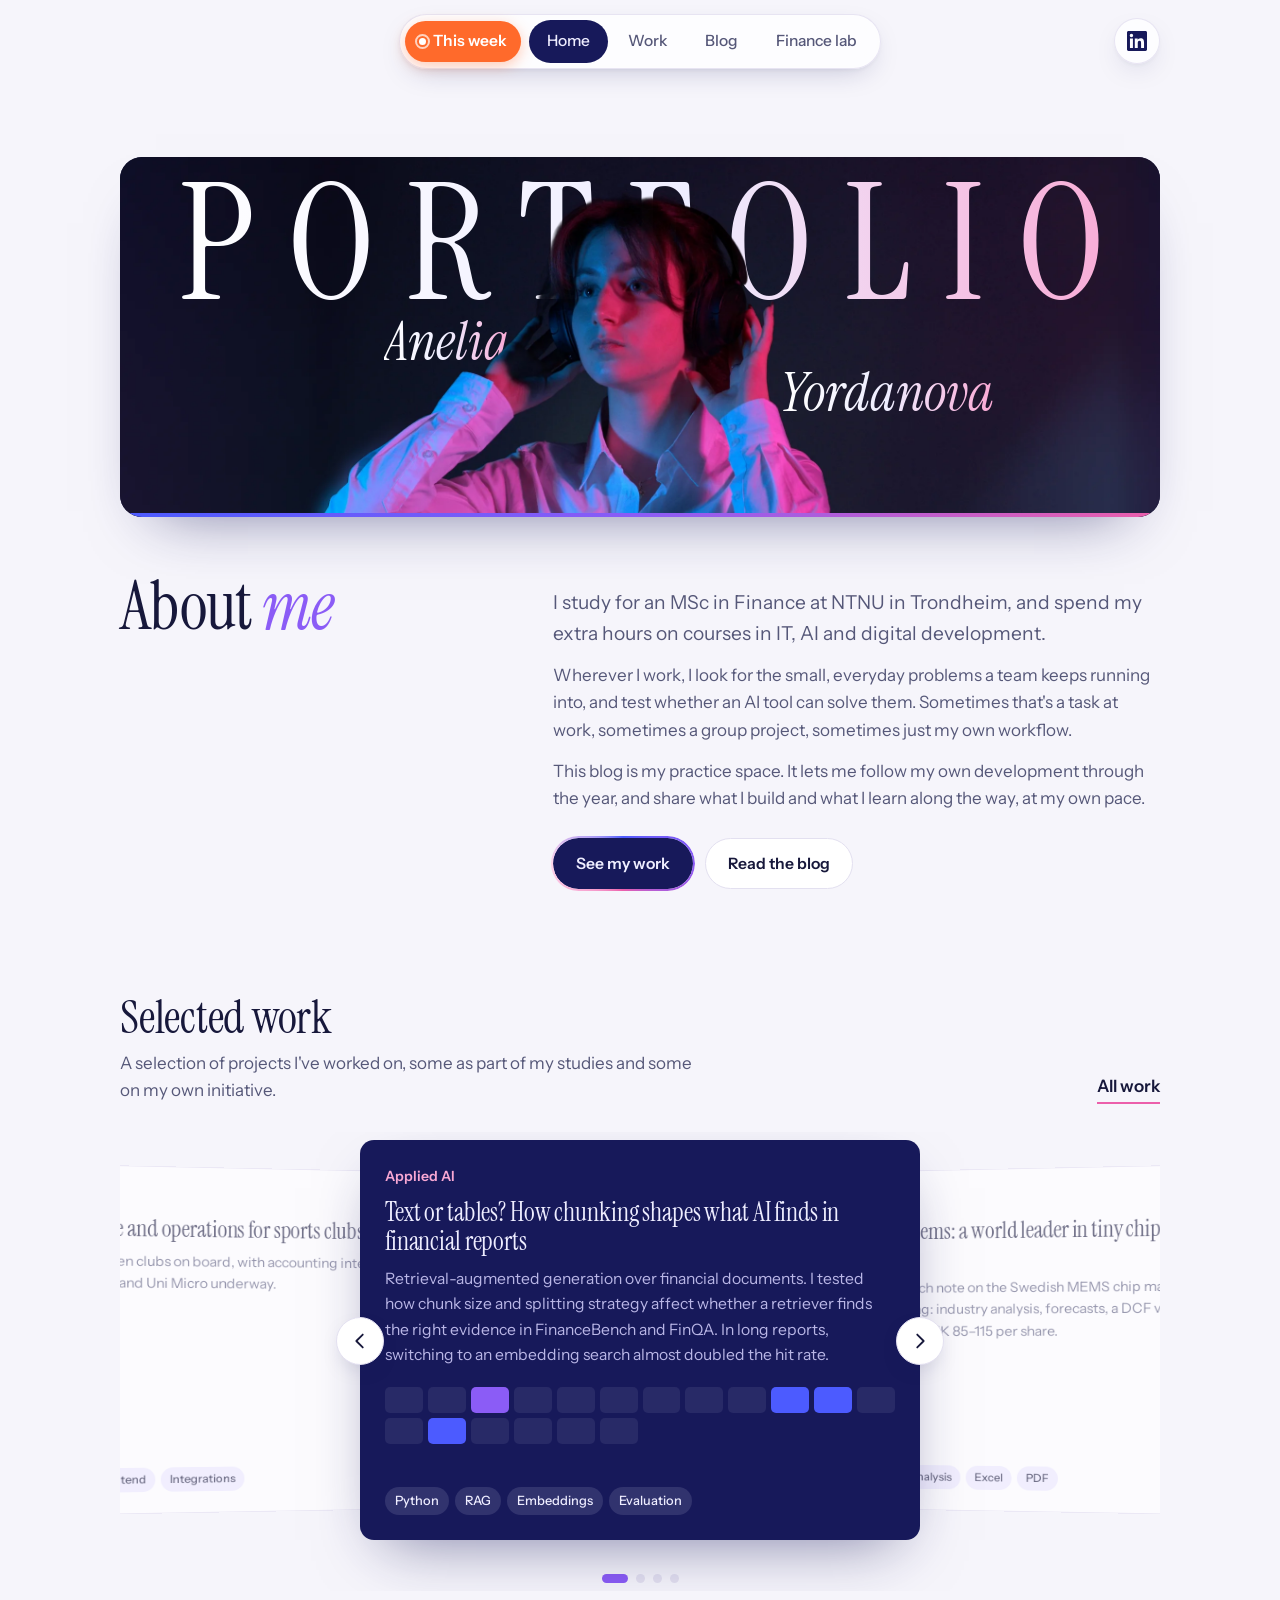
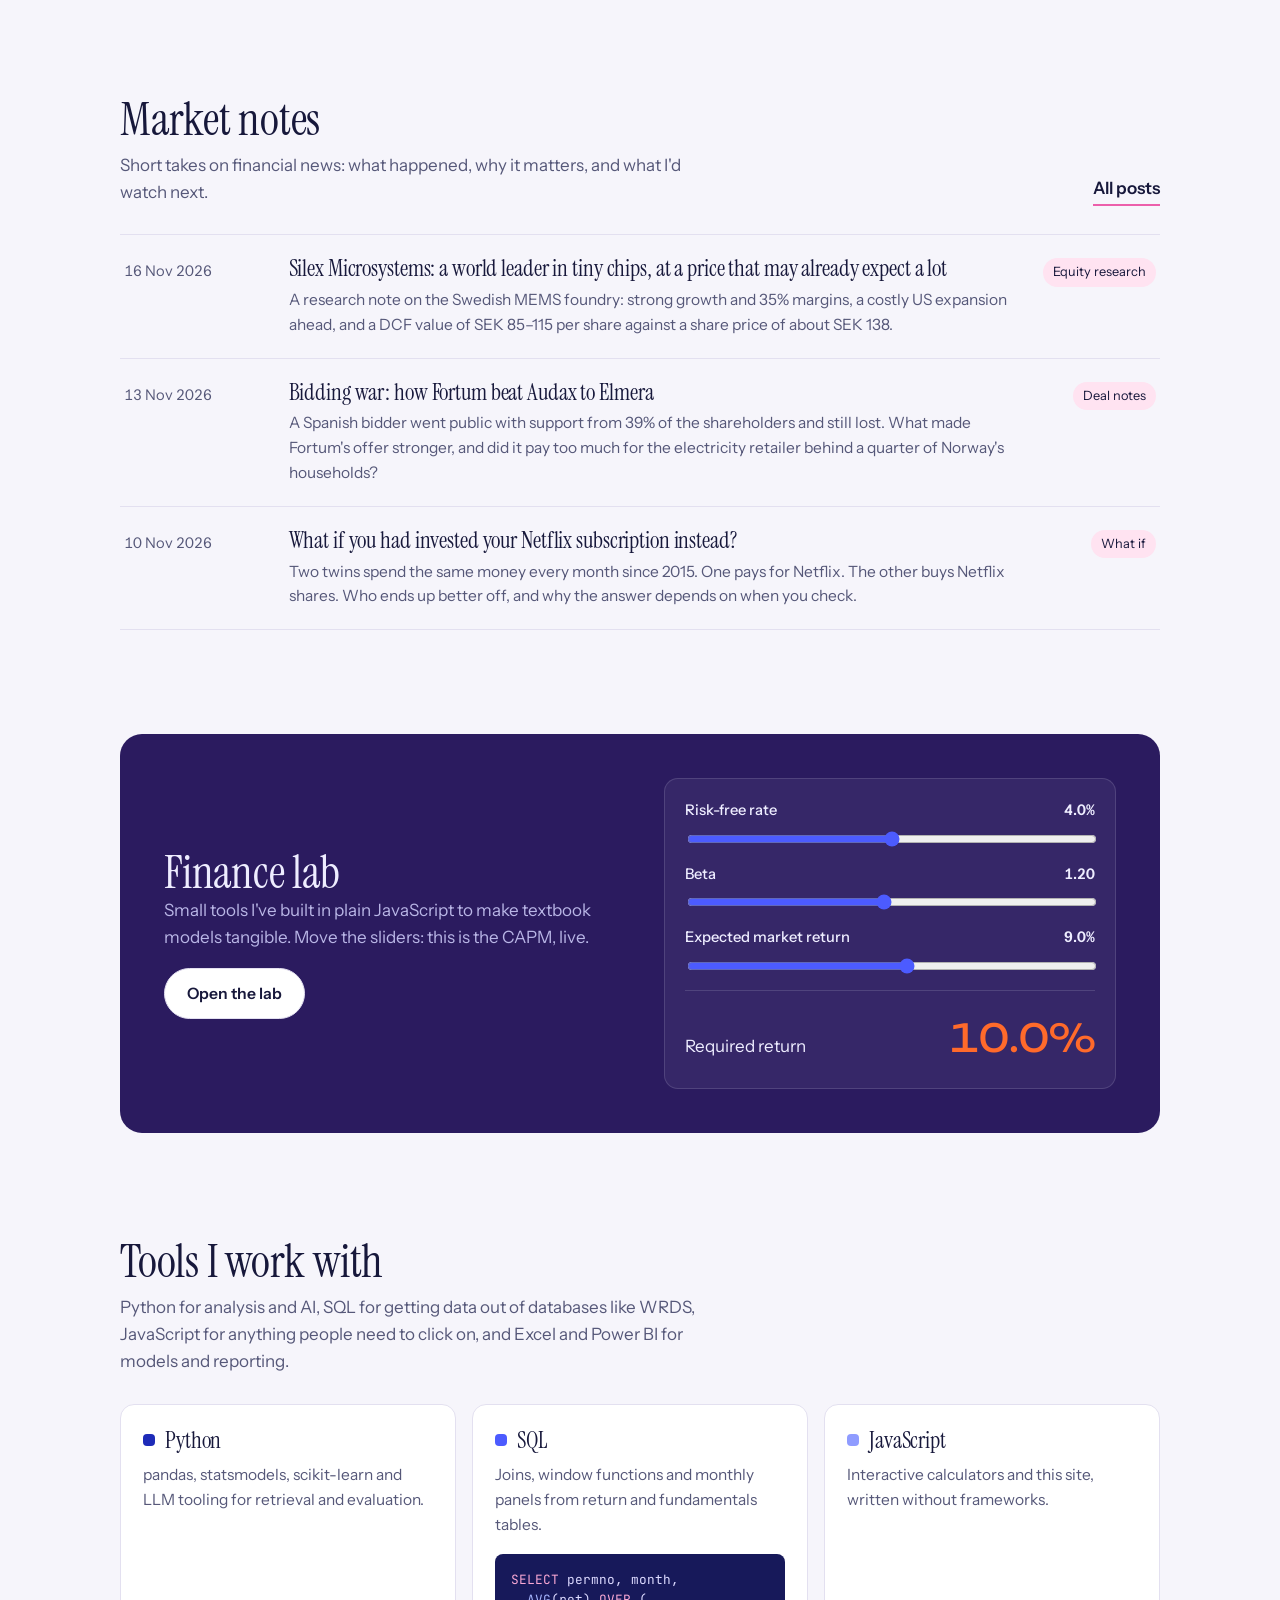
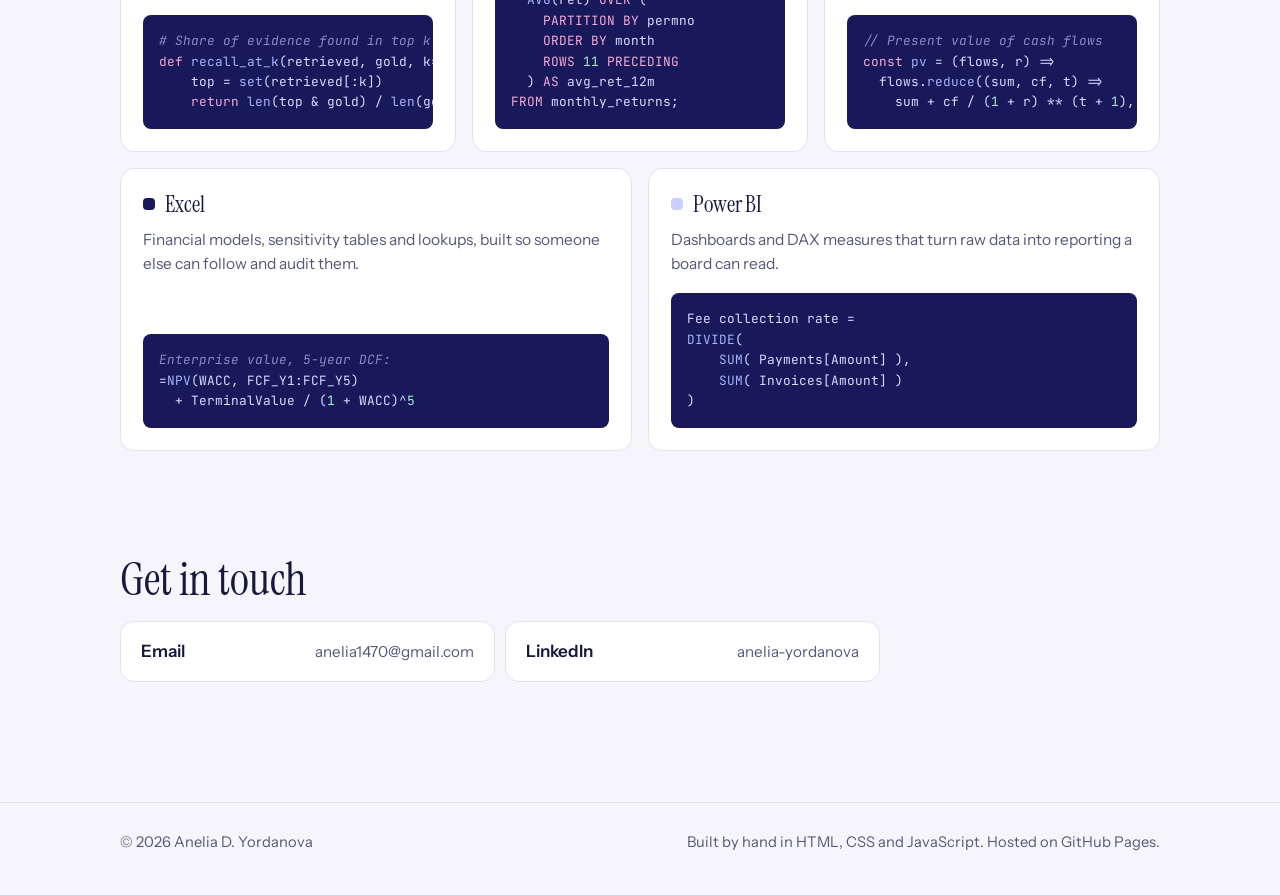
==== commit ed0df2c4: "Finance lab: orange result number instead of gradient Co-Authored-By: Claude Opus 5.5 <noreply@anthr" ====
--- a/index.html
+++ b/index.html
@@ -9,7 +9,7 @@
   <link rel="preconnect" href="https://fonts.googleapis.com">
   <link rel="preconnect" href="https://fonts.gstatic.com" crossorigin>
   <link href="https://fonts.googleapis.com/css2?family=Instrument+Sans:wght@400;500;600&family=Instrument+Serif:ital@0;1&family=JetBrains+Mono:wght@400&family=Unbounded:wght@300;500&display=swap" rel="stylesheet">
-  <link rel="stylesheet" href="assets/css/style.css?v=76c33908">
+  <link rel="stylesheet" href="assets/css/style.css?v=3dddc577">
   <link rel="icon" href="assets/favicon.svg" type="image/svg+xml">
 </head>
 <body>
--- a/assets/css/style.css
+++ b/assets/css/style.css
@@ -437,11 +437,9 @@
   font-family: var(--font-display);
   font-size: clamp(1.8rem, 4vw, 2.4rem);
   font-variant-numeric: tabular-nums;
-  background: var(--grad);
-  -webkit-background-clip: text;
-  background-clip: text;
-  color: transparent;
-}
+  color: #ff6a2b;
+}
+.calc-light .result-value { color: #e04f12; }
 .calc-light .result { border-top-color: var(--line); }
 
 .lab-grid { display: grid; grid-template-columns: 1fr 1fr; gap: 20px; align-items: start; }
